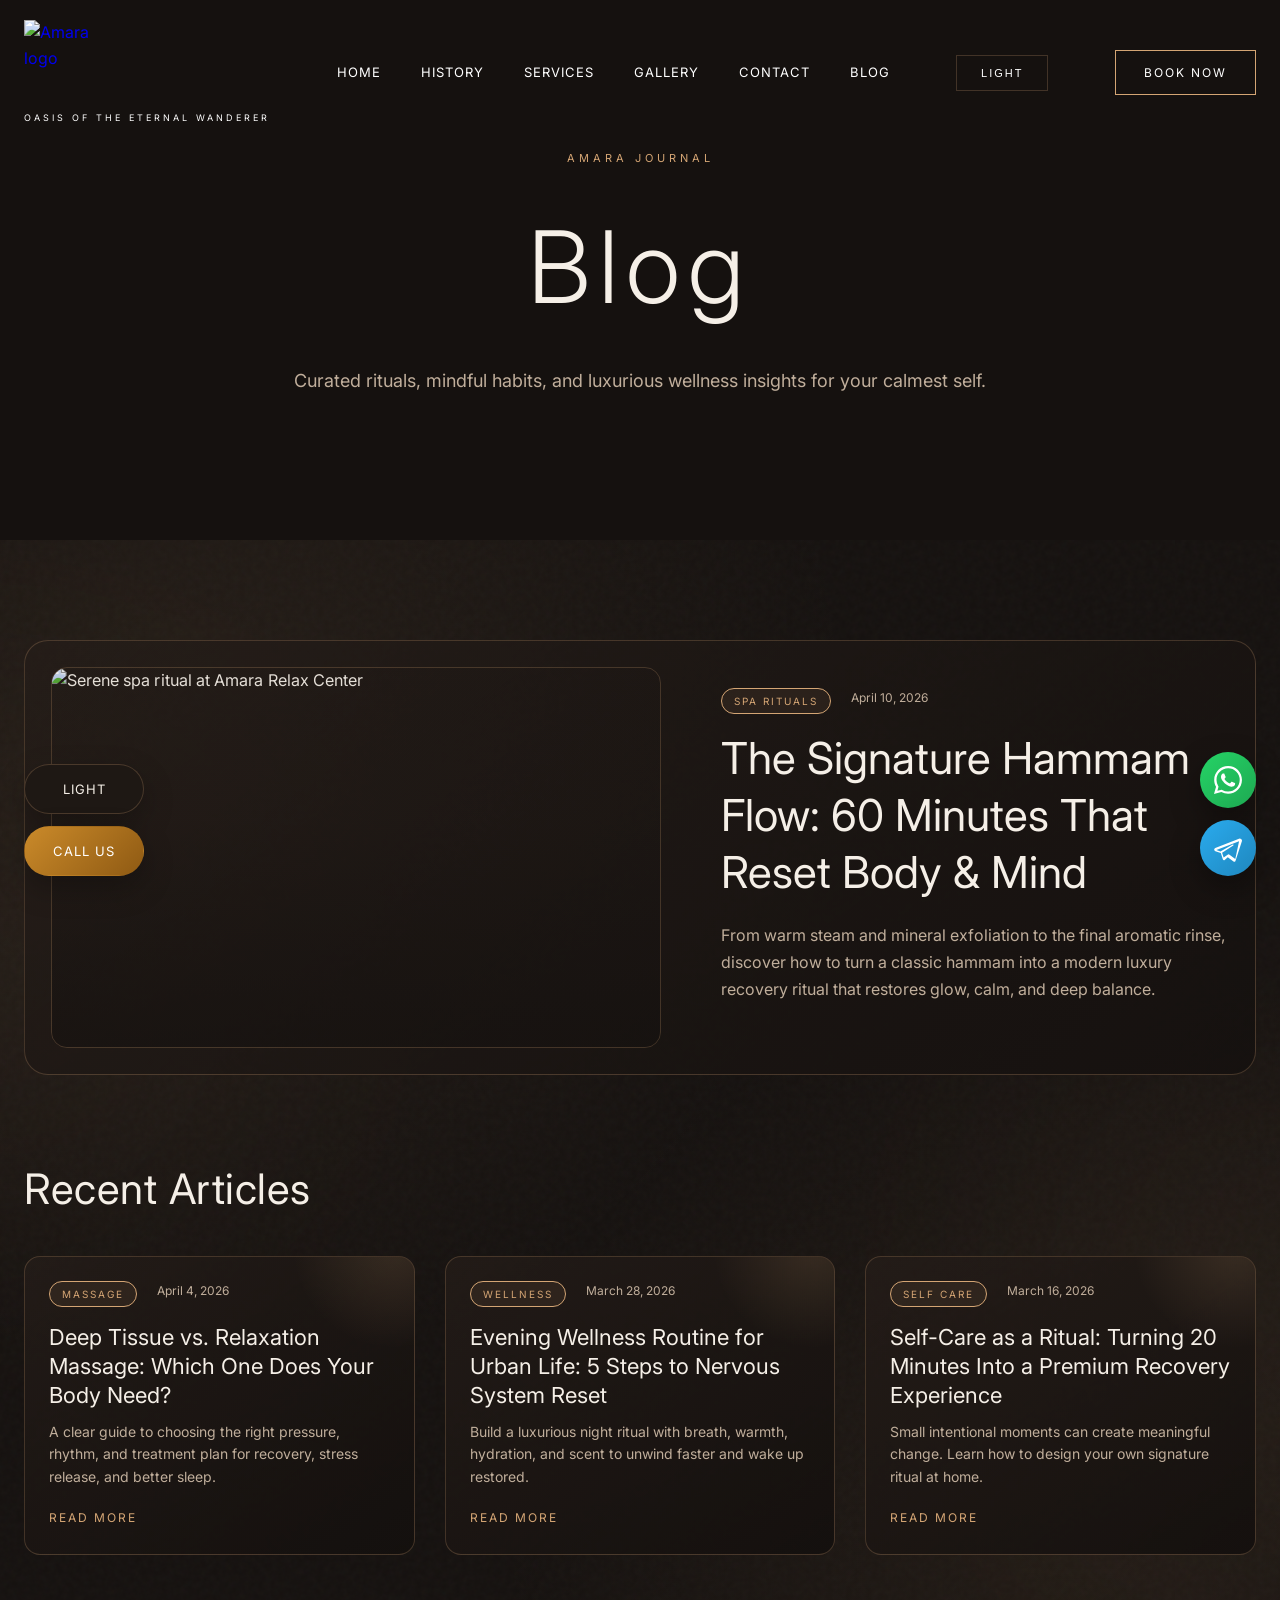
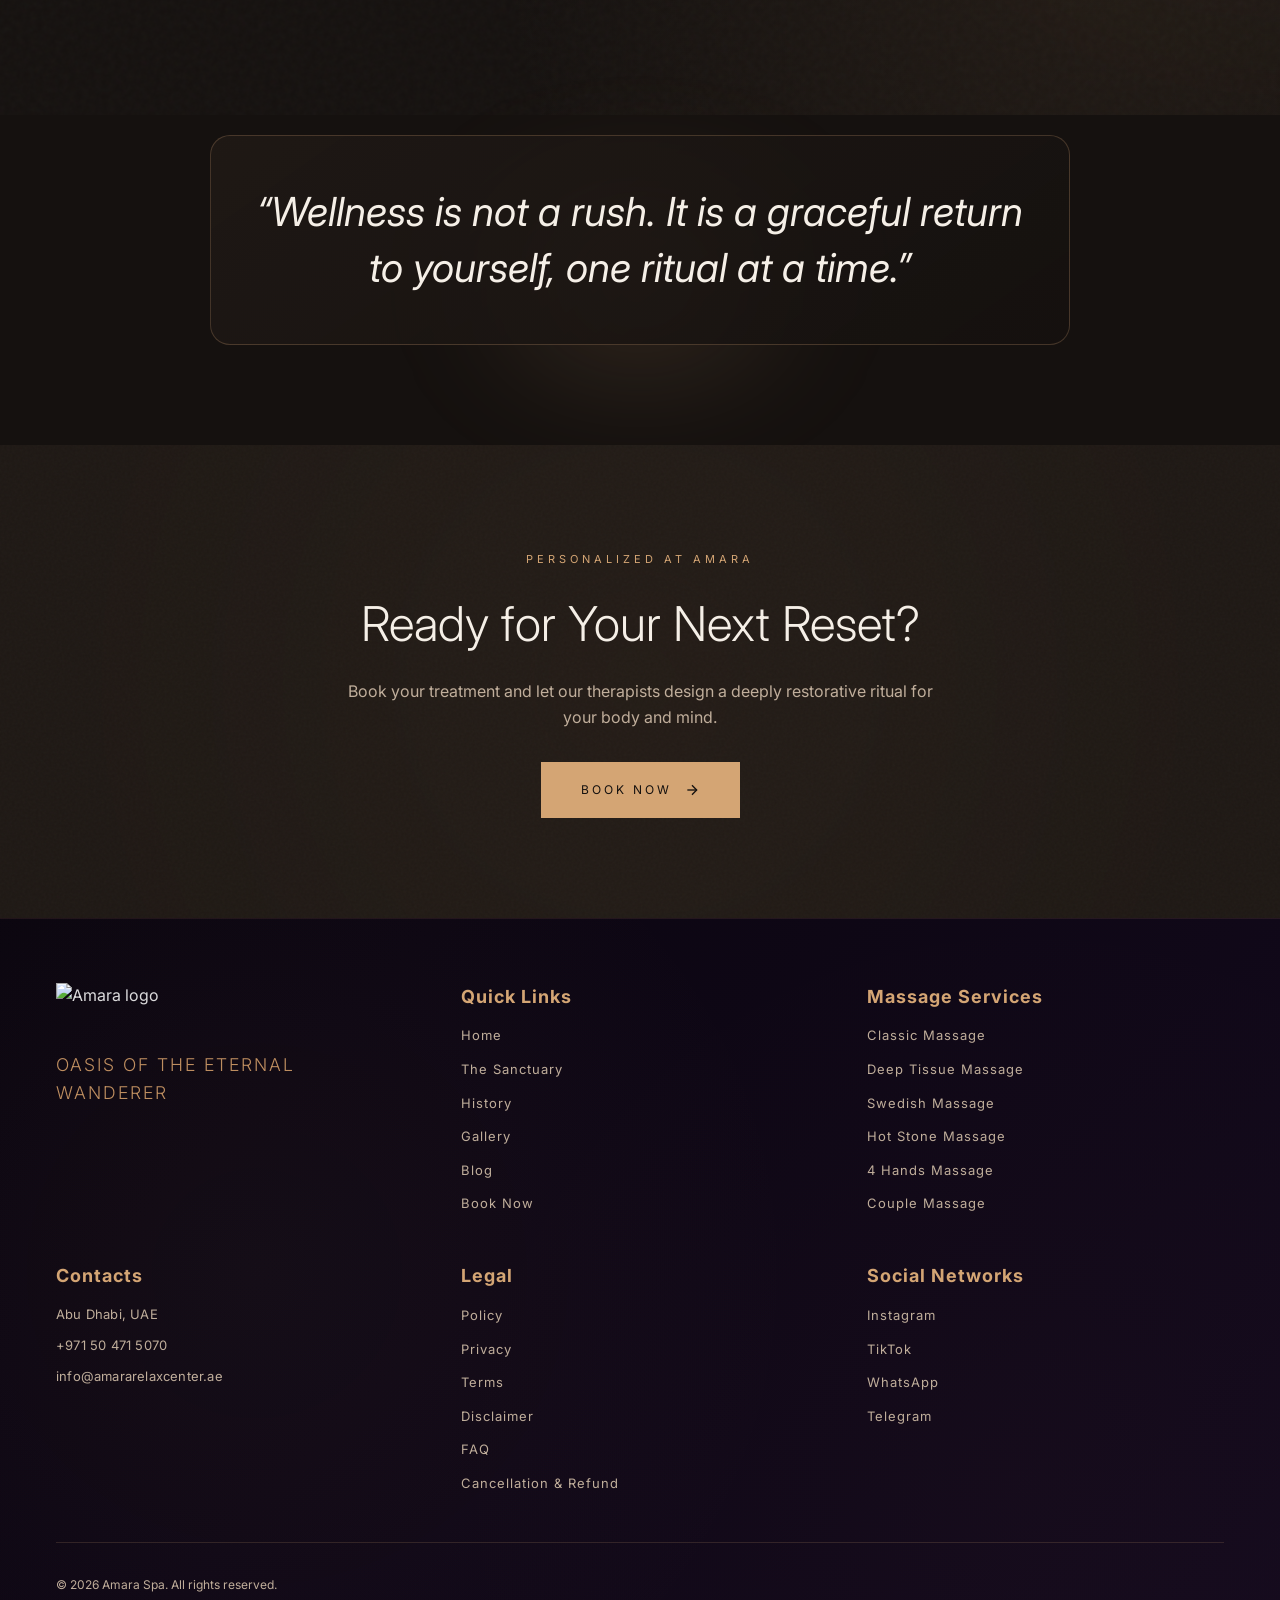
==== blog.html @ 272d2907 "Add files via upload" ====
<!DOCTYPE html>
<html lang="en">
<head>
  <meta charset="UTF-8">
  <meta name="viewport" content="width=device-width, initial-scale=1.0">
  <title>Blog - AMARA Relaxation Center</title>
  <meta name="description" content="Explore wellness insights, ancient healing wisdom, and spa tips from the Amara blog.">
  <meta property="og:title" content="Blog - AMARA Relaxation Center">
  <meta property="og:description" content="Explore wellness insights, ancient healing wisdom, and spa tips from the Amara blog.">
  <meta property="og:type" content="website">
  <meta property="og:image" content="img/opengraph.png">
  <meta property="og:image:alt" content="AMARA — Oasis of the Eternal Wanderer">
  <meta name="twitter:card" content="summary_large_image">
  <meta name="twitter:image" content="img/opengraph.png">
  <link rel="preconnect" href="https://fonts.googleapis.com">
  <link rel="preconnect" href="https://fonts.gstatic.com" crossorigin>
  <link href="https://fonts.googleapis.com/css2?family=Cormorant+Garamond:ital,wght@0,300;0,400;0,500;1,300;1,400&family=Inter:wght@300;400;500&display=swap" rel="stylesheet">
  <link rel="stylesheet" href="styles.css">
</head>
<body data-theme="dark">
  <!-- Header -->
  <header class="header" id="header">
    <nav class="nav">
      <a href="/" class="logo">
        <img src="img/logo.png" alt="Amara logo" class="logo-image">
        <span class="logo-subtitle">Oasis of the Eternal Wanderer</span>
      </a>

      <div class="nav-links">
        <a href="/" class="nav-link">Home</a>
        <a href="/#rituals" class="nav-link">History</a>
        <a href="/services" class="nav-link">Services</a>
        <a href="/gallery" class="nav-link">Gallery</a>
        <a href="/contact" class="nav-link">Contact</a>
        <a href="/blog" class="nav-link active">Blog</a>
      </div>

      <button class="theme-toggle-btn" id="themeToggleBtn" type="button" aria-label="Switch to light mode">
        Light
      </button>

      <a href="https://wa.me/971501234567" class="cta-button desktop-only" target="_blank" rel="noopener">Book Now</a>

      <button class="mobile-menu-btn" id="mobileMenuBtn" aria-label="Toggle menu">
        <svg class="menu-icon" width="24" height="24" viewBox="0 0 24 24" fill="none" stroke="currentColor" stroke-width="2">
          <line x1="3" y1="6" x2="21" y2="6"></line>
          <line x1="3" y1="12" x2="21" y2="12"></line>
          <line x1="3" y1="18" x2="21" y2="18"></line>
        </svg>
        <svg class="close-icon" width="24" height="24" viewBox="0 0 24 24" fill="none" stroke="currentColor" stroke-width="2">
          <line x1="18" y1="6" x2="6" y2="18"></line>
          <line x1="6" y1="6" x2="18" y2="18"></line>
        </svg>
      </button>
    </nav>

    <div class="mobile-nav-overlay" id="mobileNavOverlay"></div>
    <div class="mobile-nav" id="mobileNav">
      <div class="mobile-nav-logo">
        <img src="img/logo.png" alt="" class="mobile-nav-logo-image">
      </div>
      <a href="/" class="mobile-nav-link">Home</a>
      <a href="/services" class="mobile-nav-link">Services</a>
      <a href="/gallery" class="mobile-nav-link">Gallery</a>
      <a href="/contact" class="mobile-nav-link">Contact</a>
      <a href="/blog" class="mobile-nav-link">Blog</a>
      <button class="theme-toggle-btn mobile-theme-toggle" id="mobileThemeToggleBtn" type="button">
        Light
      </button>
    </div>
  </header>

  <main>
    <!-- Page Hero -->
    <section class="page-hero page-hero-compact blog-hero">
      <div class="page-hero-bg blog-hero-bg"></div>
      <div class="page-hero-overlay"></div>
      <div class="page-hero-particles">
        <div class="particle"></div>
        <div class="particle"></div>
        <div class="particle"></div>
        <div class="particle"></div>
        <div class="particle"></div>
      </div>
      <div class="page-hero-content">
        <span class="page-hero-tag">Amara Journal</span>
        <h1 class="page-hero-title">Blog</h1>
        <p class="page-hero-subtitle">Curated rituals, mindful habits, and luxurious wellness insights for your calmest self.</p>
      </div>
    </section>

    <!-- Blog Section -->
    <section class="blog-section">
      <div class="stone-texture"></div>
      <div class="blog-glow-left"></div>
      <div class="blog-glow-right"></div>

      <div class="container">
        <!-- Featured Post -->
        <article class="blog-featured" data-animate>
          <div class="blog-featured-image">
            <img src="img/int1.webp" alt="Serene spa ritual at Amara Relax Center" loading="lazy">
            <div class="blog-featured-overlay"></div>
          </div>
          <div class="blog-featured-content">
            <div class="blog-meta">
              <span class="blog-category">Spa Rituals</span>
              <span class="blog-date">April 10, 2026</span>
            </div>
            <h2 class="blog-featured-title">The Signature Hammam Flow: 60 Minutes That Reset Body & Mind</h2>
            <p class="blog-featured-excerpt">From warm steam and mineral exfoliation to the final aromatic rinse, discover how to turn a classic hammam into a modern luxury recovery ritual that restores glow, calm, and deep balance.</p>
          </div>
        </article>

        <section class="blog-recent" data-animate>
          <div class="blog-recent-head">
            <h2 class="blog-section-title">Recent Articles</h2>
          </div>
          <div class="blog-grid">
            <article class="blog-card">
              <div class="blog-card-content">
                <div class="blog-meta">
                  <span class="blog-category">Massage</span>
                  <span class="blog-date">April 4, 2026</span>
                </div>
                <h3 class="blog-card-title">Deep Tissue vs. Relaxation Massage: Which One Does Your Body Need?</h3>
                <p class="blog-card-excerpt">A clear guide to choosing the right pressure, rhythm, and treatment plan for recovery, stress release, and better sleep.</p>
                <a href="#" class="blog-read-more"><span>Read More</span></a>
              </div>
            </article>

            <article class="blog-card">
              <div class="blog-card-content">
                <div class="blog-meta">
                  <span class="blog-category">Wellness</span>
                  <span class="blog-date">March 28, 2026</span>
                </div>
                <h3 class="blog-card-title">Evening Wellness Routine for Urban Life: 5 Steps to Nervous System Reset</h3>
                <p class="blog-card-excerpt">Build a luxurious night ritual with breath, warmth, hydration, and scent to unwind faster and wake up restored.</p>
                <a href="#" class="blog-read-more"><span>Read More</span></a>
              </div>
            </article>

            <article class="blog-card">
              <div class="blog-card-content">
                <div class="blog-meta">
                  <span class="blog-category">Self Care</span>
                  <span class="blog-date">March 16, 2026</span>
                </div>
                <h3 class="blog-card-title">Self-Care as a Ritual: Turning 20 Minutes Into a Premium Recovery Experience</h3>
                <p class="blog-card-excerpt">Small intentional moments can create meaningful change. Learn how to design your own signature ritual at home.</p>
                <a href="#" class="blog-read-more"><span>Read More</span></a>
              </div>
            </article>
          </div>
        </section>
      </div>
    </section>

    <section class="blog-quote" data-animate>
      <div class="blog-quote-glow"></div>
      <div class="container">
        <blockquote class="blog-quote-text">
          “Wellness is not a rush. It is a graceful return to yourself, one ritual at a time.”
        </blockquote>
      </div>
    </section>

    <!-- CTA Section -->
    <section class="page-cta">
      <div class="stone-texture"></div>
      <div class="page-cta-glow"></div>
      <div class="container">
        <div class="page-cta-content" data-animate>
          <span class="section-tag">Personalized at Amara</span>
          <h2 class="page-cta-title">Ready for Your Next Reset?</h2>
          <p class="page-cta-text">Book your treatment and let our therapists design a deeply restorative ritual for your body and mind.</p>
          <a href="/contact" class="hero-btn-primary">
            <span>Book Now</span>
            <svg width="16" height="16" viewBox="0 0 24 24" fill="none" stroke="currentColor" stroke-width="2">
              <path d="M5 12h14"/><path d="m12 5 7 7-7 7"/>
            </svg>
          </a>
        </div>
      </div>
    </section>

  </main>

  <!-- Footer -->
  <footer class="footer">
    <div class="container">
      <div class="footer-content">
        <div class="footer-brand">
          <img src="img/logo.png" alt="Amara logo" class="footer-logo-image">
          <p class="footer-tagline">Oasis of the Eternal Wanderer</p>
        </div>

        <div class="footer-column">
          <h3 class="footer-column-title">Quick Links</h3>
          <div class="footer-links">
            <a href="/">Home</a>
            <a href="/#sanctuary">The Sanctuary</a>
            <a href="/#rituals">History</a>
            <a href="/gallery">Gallery</a>
            <a href="/blog">Blog</a>
            <a href="https://wa.me/971501234567" target="_blank" rel="noopener">Book Now</a>
          </div>
        </div>

        <div class="footer-column">
          <h3 class="footer-column-title">Massage Services</h3>
          <div class="footer-links">
            <a href="/services#classic-massage">Classic Massage</a>
            <a href="/services#deep-tissue-massage">Deep Tissue Massage</a>
            <a href="/services#swedish-massage">Swedish Massage</a>
            <a href="/services#hot-stone-massage">Hot Stone Massage</a>
            <a href="/services#four-hands-massage">4 Hands Massage</a>
            <a href="/services#couple-massage">Couple Massage</a>
          </div>
        </div>

        <div class="footer-column">
          <h3 class="footer-column-title">Contacts</h3>
          <div class="footer-links footer-contacts">
            <a href="https://www.google.com/maps/place/Amara+relax+center/@24.4932805,54.3672812,17z/data=!3m1!4b1!4m6!3m5!1s0x3e5e6782f16075eb:0xba63e82e7948f1d3!8m2!3d24.4932805!4d54.3698561!16s%2Fg%2F11nb5mz_rx?hl=en" target="_blank" rel="noopener noreferrer">Abu Dhabi, UAE</a>
            <a href="tel:+971504715070">+971 50 471 5070</a>
            <a href="mailto:info@amararelaxcenter.ae">info@amararelaxcenter.ae</a>
          </div>
        </div>

        <div class="footer-column">
          <h3 class="footer-column-title">Legal</h3>
          <div class="footer-links footer-legal-links">
            <a href="/policy">Policy</a>
            <a href="/privacy">Privacy</a>
            <a href="/terms">Terms</a>
            <a href="/disclaimer">Disclaimer</a>
            <a href="/faq">FAQ</a>
            <a href="/cancellation-refund">Cancellation &amp; Refund</a>
          </div>
        </div>

        <div class="footer-column">
          <h3 class="footer-column-title">Social Networks</h3>
          <div class="footer-links">
            <a href="https://www.instagram.com/amara.relaxcenter/" target="_blank" rel="noopener">Instagram</a>
            <a href="https://www.tiktok.com/@amara.relax.center" target="_blank" rel="noopener">TikTok</a>
            <a href="https://wa.me/971504715070" target="_blank" rel="noopener noreferrer">WhatsApp</a>
            <a href="https://t.me/+971504715070" target="_blank" rel="noopener noreferrer">Telegram</a>
          </div>
        </div>
      </div>
      <div class="footer-bottom">
        <p>&copy; 2026 Amara Spa. All rights reserved.</p>
      </div>
    </div>
  </footer>

  <script src="script.js"></script>
</body>
</html>
---- styles.css ----
@import url('https://fonts.googleapis.com/css2?family=Great+Vibes&display=swap');

/* ========================================
   SPA - Global Styles
   ======================================== */

:root {
  --color-primary: #d4a574;
  --color-primary-light: #e8c9a8;
  --color-primary-dark: #b8915e;
  --color-bg: #15110f;
  --color-bg-light: #1e1814;
  --color-bg-card: #2a211c;
  --color-text: #f5efe7;
  --color-text-muted: #c0ae9b;
  --color-border: rgba(212, 165, 116, 0.24);
  --font-serif: 'Inter', -apple-system, BlinkMacSystemFont, sans-serif;
  --font-sans: 'Inter', -apple-system, BlinkMacSystemFont, sans-serif;
  --font-wordmark: 'Great Vibes', 'Peristiwa', 'Cormorant Garamond', serif;
}

@font-face {
  font-family: 'Peristiwa';
  src: url('fonts/Peristiwa.otf') format('opentype');
  font-weight: 400;
  font-style: normal;
  font-display: swap;
}

* {
  margin: 0;
  padding: 0;
  box-sizing: border-box;
}

html {
  scroll-behavior: smooth;
}

body {
  font-family: var(--font-sans);
  background: var(--color-bg);
  color: var(--color-text);
  line-height: 1.6;
  overflow-x: hidden;
}

.container {
  max-width: 1400px;
  margin: 0 auto;
  padding: 0 24px;
}

/* ---------------------------------------------------------------------------
   Additional Page, Contact, and Footer styles merged
   The following blocks were originally defined in separate files: pages.css,
   contact.css, and footer.css. They have been concatenated here to reduce
   the number of CSS assets loaded on the site. Keeping the ordering ensures
   that global variables and base rules defined above remain in effect, while
   page‑specific styles can override them as needed.
   --------------------------------------------------------------------------- */


body[data-theme='light'] {
  /* High-contrast light mode: fully white base backgrounds across sections */
  --color-bg: #ffffff;
  --color-bg-light: #ffffff;
  --color-bg-card: #ffffff;
  --color-primary: #b18458;
  --color-primary-light: #c89f77;
  --color-primary-dark: #7a5a40;
  --color-text: #2f2620;
  --color-text-muted: #5f5248;
  --color-border: rgba(99, 81, 71, 0.25);
}

body[data-theme='light'] .feature-detail,
body[data-theme='light'] .quote-attribution,
body[data-theme='light'] .healer-name,
body[data-theme='light'] .massage-book-btn {
  color: var(--color-primary-dark);
}

body[data-theme='light'] .header.scrolled {
  background: rgba(255, 251, 245, 0.96);
  border-bottom-color: rgba(113, 93, 75, 0.22);
  box-shadow: 0 10px 24px rgba(44, 30, 18, 0.08);
}

body[data-theme='light'] .header .logo-subtitle,
body[data-theme='light'] .header .nav-link,
body[data-theme='light'] .header .theme-toggle-btn,
body[data-theme='light'] .header .cta-button,
body[data-theme='light'] .header .mobile-menu-btn {
  color: var(--color-primary);
}

body[data-theme='light'] .header .theme-toggle-btn,
body[data-theme='light'] .header .cta-button {
  border-color: rgba(113, 93, 75, 0.35);
}

body[data-theme='light'] .hero-dior .label-text,
body[data-theme='light'] .hero-dior .hero-title-dior .title-subtitle,
body[data-theme='light'] .hero-dior .hero-tagline,
body[data-theme='light'] .hero-dior .hero-description-dior p,
body[data-theme='light'] .hero-dior .hero-btn-secondary,
body[data-theme='light'] .hero-dior .hero-nav-arrow,
body[data-theme='light'] .hero-dior .hero-side-text,
body[data-theme='light'] .hero-dior .scroll-text {
  color: #ffffff;
}

/* ========================================
   HEADER
   ======================================== */

.header {
  position: fixed;
  top: 0;
  left: 0;
  right: 0;
  z-index: 5000;
  padding: 20px 0;
  transition: all 0.4s ease;
  background: transparent;
}

.header.scrolled {
  background: rgba(21, 17, 15, 0.95);
  backdrop-filter: blur(20px);
  padding: 16px 0;
  border-bottom: 1px solid var(--color-border);
}

.nav {
  max-width: 1400px;
  margin: 0 auto;
  padding: 0 24px;
  display: flex;
  align-items: center;
  justify-content: space-between;
}

.logo {
  text-decoration: none;
  display: flex;
  flex-direction: column;
  align-items: flex-start;
}

.logo-text {
  font-family: var(--font-serif);
  font-size: 28px;
  font-weight: 400;
  letter-spacing: 8px;
  color: var(--color-primary);
}

.logo-wordmark {
  font-family: var(--font-wordmark);
  font-size: 82px;
  font-weight: 400;
  line-height: 0.78;
  color: #ffffff;
  letter-spacing: 0;
  text-shadow: 0 1px 1px rgba(0, 0, 0, 0.22);
}

.footer-logo-wordmark {
  display: block;
  margin-bottom: 14px;
  font-size: 84px;
}

/*
 * Display the logo as an image.
 * The header and footer both use the same wordmark image. Define a consistent
 * height for the logo image and allow the width to scale automatically to
 * preserve the aspect ratio. These classes are applied to the <img>
 * elements introduced in index.html.
 */
.logo-image {
  display: block;
  width: 95px;
  height: 95px;
  object-fit: contain;
}

.theme-logo {
  display: block;
}

.theme-logo.theme-logo-light {
  display: none;
}

body[data-theme='light'] .theme-logo.theme-logo-dark {
  display: none;
}

body[data-theme='light'] .theme-logo.theme-logo-light {
  display: block;
}

.footer-logo-image {
  display: block;
  width: 109px;
  height: 109px;
  object-fit: contain;
  margin-bottom: 14px;
}

.logo-subtitle {
  font-size: 9px;
  letter-spacing: 3px;
  text-transform: uppercase;
  color: #ffffff;
  margin-top: -4px;
}

.logo-underline {
  width: 60px;
  height: 1px;
  background: linear-gradient(90deg, var(--color-primary), transparent);
  margin-top: 8px;
}

.nav-links {
  display: flex;
  gap: 40px;
}

.nav-link {
  color: #ffffff;
  text-decoration: none;
  font-size: 13px;
  letter-spacing: 1px;
  text-transform: uppercase;
  transition: color 0.3s ease;
  position: relative;
}

.nav-link::after {
  content: '';
  position: absolute;
  bottom: -4px;
  left: 0;
  width: 0;
  height: 1px;
  background: var(--color-primary);
  transition: width 0.3s ease;
}

.nav-link:hover {
  color: var(--color-primary);
}

.nav-link:hover::after {
  width: 100%;
}

.cta-button {
  display: inline-flex;
  align-items: center;
  padding: 12px 28px;
  background: transparent;
  border: 1px solid var(--color-primary);
  color: #ffffff;
  text-decoration: none;
  font-size: 12px;
  letter-spacing: 2px;
  text-transform: uppercase;
  transition: all 0.3s ease;
}

.cta-button:hover {
  background: var(--color-primary);
  color: var(--color-bg);
}

.mobile-menu-btn {
  display: none;
  position: relative;
  z-index: 5200;
  background: none;
  border: none;
  color: #ffffff;
  cursor: pointer;
  padding: 8px;
  width: 40px;
  height: 40px;
  align-items: center;
  justify-content: center;
}

.mobile-menu-btn .menu-icon,
.mobile-menu-btn .close-icon {
  position: absolute;
  top: 50%;
  left: 50%;
  transform: translate(-50%, -50%);
  transition: opacity 0.35s ease, transform 0.35s ease;
}

.mobile-menu-btn .close-icon {
  opacity: 0;
  transform: translate(-50%, -50%) scale(0.75) rotate(-22deg);
}

.mobile-menu-btn .menu-icon line,
.mobile-menu-btn .close-icon line {
  transition: transform 0.35s ease, opacity 0.35s ease;
  transform-origin: center;
}

.mobile-menu-btn .menu-icon line:nth-child(1) {
  transition-delay: 0ms;
}

.mobile-menu-btn .menu-icon line:nth-child(2) {
  transition-delay: 45ms;
}

.mobile-menu-btn .menu-icon line:nth-child(3) {
  transition-delay: 90ms;
}

.mobile-menu-btn.active .menu-icon {
  opacity: 0;
  transform: translate(-50%, -50%) scale(0.8) rotate(14deg);
}

.mobile-menu-btn.active .close-icon {
  opacity: 1;
  transform: translate(-50%, -50%) scale(1) rotate(0deg);
}

.mobile-menu-btn.active .menu-icon line:nth-child(1) {
  transform: translateX(6px);
  opacity: 0;
}

.mobile-menu-btn.active .menu-icon line:nth-child(2) {
  transform: translateX(-6px);
  opacity: 0;
}

.mobile-menu-btn.active .menu-icon line:nth-child(3) {
  transform: translateX(6px);
  opacity: 0;
}

.mobile-menu-btn .close-icon line {
  opacity: 0;
}

.mobile-menu-btn.active .close-icon line {
  opacity: 1;
}

.mobile-menu-btn.active .close-icon line:first-child {
  transition-delay: 130ms;
}

.mobile-menu-btn.active .close-icon line:last-child {
  transition-delay: 180ms;
}

.mobile-nav-overlay {
  display: none;
  position: fixed;
  inset: 0;
  z-index: 5050;
  background: rgba(6, 6, 6, 0.48);
  opacity: 0;
  transition: opacity 0.45s ease;
  backdrop-filter: blur(2px);
}

.mobile-nav-overlay.active {
  display: block;
  opacity: 1;
}

.mobile-nav {
  display: none;
  position: fixed;
  top: 84px;
  right: 16px;
  width: min(360px, calc(100vw - 32px));
  max-height: calc(100vh - 100px);
  z-index: 5100;
  background: rgba(30, 24, 20, 0.98);
  border: 1px solid rgba(212, 165, 116, 0.25);
  border-radius: 18px;
  box-shadow: 0 24px 55px rgba(0, 0, 0, 0.45);
  backdrop-filter: blur(16px);
  padding: 22px 252px 20px 20px;
  overflow-y: auto;
  flex-direction: column;
  gap: 18px;
  opacity: 0;
  transform: translateY(10px);
  transition: opacity 0.4s ease, transform 0.45s ease;
}

.mobile-nav-logo {
  position: absolute;
  top: 50%;
  right: 18px;
  transform: translateY(-50%);
  width: 216px;
  pointer-events: none;
  opacity: 0.75;
  filter: drop-shadow(0 8px 20px rgba(0, 0, 0, 0.35));
}

.mobile-nav-logo::after {
  content: '';
  position: absolute;
  inset: -18px;
  background: radial-gradient(circle, rgba(212, 165, 116, 0.18), transparent 72%);
  z-index: -1;
}

.mobile-nav-logo-image {
  width: 100%;
  height: auto;
  display: block;
}

.mobile-nav-wordmark {
  display: block;
  width: 100%;
  text-align: right;
  font-size: 116px;
}

.mobile-nav.active {
  display: flex;
  opacity: 1;
  transform: translateY(0);
}

body.menu-open {
  overflow: hidden;
}

body.menu-open .floating-messengers,
body.menu-open .floating-actions {
  opacity: 0;
  pointer-events: none;
}

.mobile-nav-link {
  color: var(--color-text);
  text-decoration: none;
  font-family: var(--font-serif);
  font-size: clamp(22px, 5vw, 28px);
  opacity: 0;
  transform: translateY(14px);
  transition: color 0.3s ease, opacity 0.4s ease, transform 0.45s ease;
}

.mobile-nav-link:hover {
  color: var(--color-primary);
}

.mobile-nav.active .mobile-nav-link {
  opacity: 1;
  transform: translateY(0);
}

.mobile-nav.active .mobile-nav-link:nth-child(1) {
  transition-delay: 70ms;
}

.mobile-nav.active .mobile-nav-link:nth-child(2) {
  transition-delay: 130ms;
}

.mobile-nav.active .mobile-nav-link:nth-child(3) {
  transition-delay: 190ms;
}

.mobile-nav.active .mobile-nav-link:nth-child(4) {
  transition-delay: 250ms;
}

.mobile-nav.active .mobile-nav-link:nth-child(5) {
  transition-delay: 310ms;
}

.mobile-nav.active .mobile-nav-link:nth-child(6) {
  transition-delay: 370ms;
}

body[data-theme='light'] .mobile-nav-overlay {
  background: rgba(87, 63, 38, 0.2);
}

body[data-theme='light'] .mobile-nav {
  background: rgba(255, 251, 245, 0.98);
  border-color: rgba(113, 93, 75, 0.24);
  box-shadow: 0 20px 48px rgba(44, 30, 18, 0.2);
}

body[data-theme='light'] .mobile-nav-logo {
  opacity: 0.88;
  filter: drop-shadow(0 10px 18px rgba(119, 86, 56, 0.25));
}

body[data-theme='light'] .mobile-nav-logo::after {
  background: radial-gradient(circle, rgba(170, 130, 94, 0.16), transparent 72%);
}

body[data-theme='light'] .mobile-nav-link {
  color: #2c1e12;
}

body[data-theme='light'] .mobile-nav-link:hover {
  color: var(--color-primary-dark);
}

body[data-theme='light'] .mobile-nav .mobile-theme-toggle {
  color: #2c1e12;
  border-color: rgba(113, 93, 75, 0.35);
}


.theme-toggle-btn {
  display: inline-flex;
  align-items: center;
  justify-content: center;
  min-width: 92px;
  padding: 11px 16px;
  border: 1px solid var(--color-border);
  background: transparent;
  color: #ffffff;
  font-size: 11px;
  letter-spacing: 2px;
  text-transform: uppercase;
  cursor: pointer;
  transition: all 0.3s ease;
}

.theme-toggle-btn:hover {
  border-color: var(--color-primary);
  color: var(--color-primary);
}

.mobile-theme-toggle {
  width: 100%;
  margin-top: 4px;
}

.desktop-only {
  display: inline-flex;
}

/* ========================================
   GRAND OPENING OFFERS
   ======================================== */

.grand-opening-offers {
  position: relative;
  padding: 78px 0 84px;
  background:
    radial-gradient(circle at 50% 0%, rgba(212, 165, 116, 0.26), transparent 48%),
    radial-gradient(circle at 15% 22%, rgba(212, 165, 116, 0.2), transparent 46%),
    radial-gradient(circle at 80% 20%, rgba(232, 201, 168, 0.17), transparent 42%),
    linear-gradient(180deg, #19130f 0%, #120d0b 100%);
  overflow: hidden;
  border-top: 1px solid rgba(212, 165, 116, 0.2);
  border-bottom: 1px solid rgba(212, 165, 116, 0.2);
}

.grand-opening-glow {
  position: absolute;
  width: 480px;
  height: 480px;
  border-radius: 50%;
  filter: blur(80px);
  pointer-events: none;
}

.grand-opening-glow-left {
  top: -220px;
  left: -160px;
  background: rgba(212, 165, 116, 0.2);
}

.grand-opening-glow-right {
  right: -170px;
  bottom: -260px;
  background: rgba(184, 145, 94, 0.15);
}

.grand-opening-card {
  position: relative;
  z-index: 1;
  max-width: 980px;
  margin: 0 auto;
  padding: clamp(30px, 5vw, 52px);
  border: 1px solid rgba(212, 165, 116, 0.48);
  background: linear-gradient(135deg, rgba(26, 20, 16, 0.92), rgba(15, 12, 10, 0.92));
  box-shadow: 0 28px 80px rgba(0, 0, 0, 0.5), inset 0 0 70px rgba(212, 165, 116, 0.1);
}

.grand-opening-card::before {
  content: '';
  position: absolute;
  inset: 14px;
  border: 1px solid rgba(212, 165, 116, 0.2);
  pointer-events: none;
}

.grand-opening-kicker {
  font-size: 11px;
  letter-spacing: 0.32em;
  text-transform: uppercase;
  color: var(--color-primary-light);
  text-align: center;
  margin-bottom: 14px;
}

.grand-opening-title {
  font-family: 'Cormorant Garamond', serif;
  font-size: clamp(36px, 6vw, 62px);
  text-align: center;
  text-transform: uppercase;
  letter-spacing: 0.08em;
  color: #fffaf4;
  margin-bottom: 10px;
}

.grand-opening-subtitle {
  text-align: center;
  color: var(--color-text-muted);
  letter-spacing: 0.08em;
  text-transform: uppercase;
  font-size: clamp(10px, 1.5vw, 13px);
  margin-bottom: clamp(20px, 4vw, 36px);
}

.grand-opening-spotlight {
  display: inline-flex;
  align-items: center;
  justify-content: center;
  gap: 10px;
  margin: 0 auto clamp(24px, 4vw, 32px);
  padding: 10px 20px;
  border-radius: 999px;
  border: 1px solid rgba(232, 201, 168, 0.58);
  background: rgba(212, 165, 116, 0.1);
  color: #fff3e3;
}

.spotlight-ping {
  width: 10px;
  height: 10px;
  border-radius: 50%;
  background: #ffdfb4;
  box-shadow: 0 0 0 0 rgba(255, 223, 180, 0.5);
  animation: grandOpeningPulse 1.9s ease-out infinite;
}

.spotlight-label {
  text-transform: uppercase;
  letter-spacing: 0.14em;
  font-size: 11px;
}

.grand-offers-grid {
  display: grid;
  grid-template-columns: repeat(3, minmax(0, 1fr));
  gap: 18px;
}

.grand-offer-item {
  position: relative;
  text-align: center;
  padding: 30px 16px 24px;
  border: 1px solid rgba(212, 165, 116, 0.28);
  background: linear-gradient(160deg, rgba(255, 255, 255, 0.04), rgba(212, 165, 116, 0.03));
  transition: transform 0.35s ease, border-color 0.35s ease, box-shadow 0.35s ease, background 0.35s ease;
}

.grand-offer-badge {
  position: absolute;
  top: -12px;
  left: 50%;
  transform: translateX(-50%);
  background: linear-gradient(90deg, #f6d7ac, #d3a469);
  color: #2b1a10;
  border-radius: 999px;
  padding: 5px 12px;
  font-size: 10px;
  letter-spacing: 0.12em;
  text-transform: uppercase;
  font-weight: 600;
}

.grand-offer-featured {
  border-color: rgba(232, 201, 168, 0.75);
  background:
    radial-gradient(circle at 50% 10%, rgba(232, 201, 168, 0.18), transparent 56%),
    linear-gradient(160deg, rgba(255, 255, 255, 0.08), rgba(212, 165, 116, 0.06));
  box-shadow: 0 18px 40px rgba(212, 165, 116, 0.2);
}

.grand-offer-item:hover {
  transform: translateY(-7px) scale(1.02);
  border-color: rgba(232, 201, 168, 0.75);
  box-shadow: 0 18px 40px rgba(212, 165, 116, 0.24);
  background: linear-gradient(160deg, rgba(255, 255, 255, 0.1), rgba(212, 165, 116, 0.09));
}

.grand-offer-name {
  color: #ffffff;
  font-size: clamp(16px, 2vw, 21px);
  font-weight: 400;
  line-height: 1.35;
  margin-bottom: 12px;
}

.grand-offer-price {
  font-size: clamp(24px, 3.6vw, 36px);
  font-weight: 500;
  color: var(--color-primary-light);
  letter-spacing: 0.05em;
}

body[data-theme='light'] .grand-opening-offers {
  background:
    radial-gradient(circle at 14% 18%, rgba(177, 132, 88, 0.18), transparent 44%),
    radial-gradient(circle at 88% 35%, rgba(200, 159, 119, 0.14), transparent 42%),
    linear-gradient(180deg, #fcf7f1 0%, #fffdf9 100%);
}

body[data-theme='light'] .grand-opening-card {
  background: linear-gradient(135deg, rgba(255, 251, 246, 0.94), rgba(255, 255, 255, 0.95));
  border-color: rgba(122, 90, 64, 0.36);
  box-shadow: 0 24px 55px rgba(69, 48, 32, 0.15);
}

body[data-theme='light'] .grand-opening-title,
body[data-theme='light'] .grand-offer-name {
  color: #2f2620;
}

body[data-theme='light'] .grand-offer-item {
  background: linear-gradient(160deg, rgba(177, 132, 88, 0.08), rgba(255, 255, 255, 0.8));
  border-color: rgba(122, 90, 64, 0.28);
}

body[data-theme='light'] .grand-opening-spotlight {
  color: #4a3728;
  background: rgba(177, 132, 88, 0.14);
  border-color: rgba(122, 90, 64, 0.38);
}

body[data-theme='light'] .grand-offer-badge {
  color: #fffaf2;
  background: linear-gradient(90deg, #7f5938, #b37d4c);
}

/* ========================================
   HERO SECTION - DIOR INSPIRED
   ======================================== */

.hero-dior {
  --color-bg: #15110f;
  --color-bg-light: #1e1814;
  --color-bg-card: #2a211c;
  --color-text: #f5efe7;
  --color-text-muted: #c0ae9b;
  --color-border: rgba(212, 165, 116, 0.24);
  position: relative;
  min-height: 100vh;
  display: flex;
  align-items: center;
  justify-content: center;
  overflow: hidden;
}

/* Background Slider */
.hero-slider {
  position: absolute;
  inset: 0;
  z-index: 0;
}

.hero-slide {
  position: absolute;
  inset: 0;
  background-size: cover;
  background-position: center;
  opacity: 0;
  transform: scale(1.1);
  transition: opacity 1.5s ease, transform 8s ease;
}

.hero-slide.active {
  opacity: 1;
  transform: scale(1);
}

.slide-overlay {
  position: absolute;
  inset: 0;
  background: linear-gradient(
    to bottom,
    rgba(21, 17, 15, 0.56) 0%,
    rgba(21, 17, 15, 0.34) 40%,
    rgba(21, 17, 15, 0.48) 60%,
    rgba(21, 17, 15, 0.84) 100%
  );
}

/* Animated Particles */
.hero-particles {
  position: absolute;
  inset: 0;
  z-index: 1;
  pointer-events: none;
}

.hero-particles .particle {
  position: absolute;
  width: 4px;
  height: 4px;
  background: var(--color-primary);
  border-radius: 50%;
  opacity: 0;
  animation: floatParticle 15s infinite;
}

.hero-particles .particle:nth-child(1) {
  left: 10%;
  animation-delay: 0s;
}

.hero-particles .particle:nth-child(2) {
  left: 30%;
  animation-delay: 3s;
}

.hero-particles .particle:nth-child(3) {
  left: 50%;
  animation-delay: 6s;
}

.hero-particles .particle:nth-child(4) {
  left: 70%;
  animation-delay: 9s;
}

.hero-particles .particle:nth-child(5) {
  left: 90%;
  animation-delay: 12s;
}

.hero-particles .particle:nth-child(6) {
  left: 18%;
  width: 3px;
  height: 3px;
  animation-delay: 1.5s;
  animation-duration: 12s;
}

.hero-particles .particle:nth-child(7) {
  left: 42%;
  width: 5px;
  height: 5px;
  animation-delay: 4.5s;
  animation-duration: 18s;
}

.hero-particles .particle:nth-child(8) {
  left: 62%;
  animation-delay: 7.5s;
  animation-duration: 14s;
}

.hero-particles .particle:nth-child(9) {
  left: 82%;
  width: 6px;
  height: 6px;
  animation-delay: 10.5s;
  animation-duration: 20s;
}

.hero-particles .particle:nth-child(10) {
  left: 5%;
  animation-delay: 2s;
  animation-duration: 16s;
}

.hero-particles .particle:nth-child(11) {
  left: 55%;
  width: 2px;
  height: 2px;
  animation-delay: 5.5s;
  animation-duration: 11s;
}

.hero-particles .particle:nth-child(12) {
  left: 95%;
  animation-delay: 8.5s;
  animation-duration: 17s;
}

@keyframes floatParticle {
  0% {
    bottom: -10%;
    opacity: 0;
    transform: translateX(0);
  }
  10% {
    opacity: 0.6;
  }
  90% {
    opacity: 0.6;
  }
  100% {
    bottom: 110%;
    opacity: 0;
    transform: translateX(50px);
  }
}

/* Hero Content */
.hero-content-dior {
  position: relative;
  z-index: 10;
  text-align: center;
  padding: 0 24px;
  max-width: 900px;
}

.hero-label {
  display: flex;
  align-items: center;
  justify-content: center;
  gap: 20px;
  margin-bottom: 32px;
  opacity: 0;
  animation: fadeInUp 1s ease 0.3s forwards;
}

.label-line {
  width: 60px;
  height: 1px;
  background: var(--color-primary);
  opacity: 0.5;
}

.label-text {
  font-size: 11px;
  letter-spacing: 4px;
  text-transform: uppercase;
  color: #ffffff;
}

.hero-title-dior {
  margin-bottom: 16px;
  opacity: 0;
  animation: fadeInUp 1s ease 0.5s forwards;
}

.hero-main-logo {
  width: clamp(360px, 55vw, 620px);
  height: auto;
  margin: 0 auto 18px;
  display: block;
  opacity: 0;
  animation: fadeInUp 1s ease 0.35s forwards;
  filter: drop-shadow(0 0 25px rgba(212, 165, 116, 0.35));
}

@media (max-width: 980px) {
  .grand-offers-grid {
    grid-template-columns: 1fr;
  }

  .grand-opening-offers {
    padding-top: 64px;
    padding-bottom: 60px;
  }
}

@keyframes grandOpeningPulse {
  0% {
    box-shadow: 0 0 0 0 rgba(255, 223, 180, 0.5);
  }
  70% {
    box-shadow: 0 0 0 12px rgba(255, 223, 180, 0);
  }
  100% {
    box-shadow: 0 0 0 0 rgba(255, 223, 180, 0);
  }
}

.hero-title-dior .title-subtitle {
  display: block;
  margin-top: 0;
  font-family: var(--font-sans);
  font-size: clamp(9px, 2.33vw, 21px);
  font-weight: 300;
  letter-spacing: 0.24em;
  text-transform: uppercase;
  color: #ffffff;
  text-shadow: 0 0 80px rgba(212, 165, 116, 0.3);
}

.hero-tagline {
  font-family: var(--font-serif);
  font-size: clamp(18px, 3vw, 28px);
  font-style: italic;
  color: #ffffff;
  letter-spacing: 6px;
  margin-bottom: 32px;
  opacity: 0;
  animation: fadeInUp 1s ease 0.7s forwards;
}

.hero-description-dior {
  margin-bottom: 48px;
  opacity: 0;
  animation: fadeInUp 1s ease 0.9s forwards;
}

.hero-description-dior p {
  font-size: 16px;
  color: #ffffff;
  line-height: 1.8;
  letter-spacing: 1px;
}

.hero-cta-group {
  display: flex;
  flex-wrap: wrap;
  gap: 20px;
  justify-content: center;
  opacity: 0;
  animation: fadeInUp 1s ease 1.1s forwards;
}

.hero-btn-primary {
  display: inline-flex;
  align-items: center;
  gap: 12px;
  padding: 18px 40px;
  background: var(--color-primary);
  color: var(--color-bg);
  text-decoration: none;
  font-size: 12px;
  letter-spacing: 3px;
  text-transform: uppercase;
  transition: all 0.4s ease;
  position: relative;
  overflow: hidden;
}

.hero-btn-primary::before {
  content: '';
  position: absolute;
  inset: 0;
  background: var(--color-primary-dark);
  transform: translateX(-100%);
  transition: transform 0.4s ease;
}

.hero-btn-primary:hover::before {
  transform: translateX(0);
}

.hero-btn-primary span,
.hero-btn-primary svg {
  position: relative;
  z-index: 1;
}

.hero-btn-primary:hover {
  transform: translateY(-2px);
  box-shadow: 0 10px 40px rgba(212, 165, 116, 0.3);
}

.hero-btn-secondary {
  display: inline-flex;
  align-items: center;
  padding: 18px 40px;
  background: transparent;
  border: 1px solid rgba(255, 255, 255, 0.3);
  color: #ffffff;
  text-decoration: none;
  font-size: 12px;
  letter-spacing: 3px;
  text-transform: uppercase;
  transition: all 0.4s ease;
}

.hero-btn-secondary:hover {
  border-color: var(--color-primary);
  color: var(--color-primary);
  background: rgba(212, 165, 116, 0.1);
}

/* Slide Indicators */
.hero-indicators {
  position: absolute;
  bottom: 100px;
  left: 50%;
  transform: translateX(-50%);
  z-index: 20;
  display: flex;
  gap: 12px;
}

.indicator {
  width: 40px;
  height: 3px;
  background: rgba(255, 255, 255, 0.3);
  border: none;
  cursor: pointer;
  transition: all 0.4s ease;
  position: relative;
  overflow: hidden;
}

.indicator::after {
  content: '';
  position: absolute;
  left: 0;
  top: 0;
  height: 100%;
  width: 0;
  background: var(--color-primary);
  transition: width 0.4s ease;
}

.indicator.active::after {
  width: 100%;
  animation: indicatorProgress 6s linear;
}

@keyframes indicatorProgress {
  from { width: 0; }
  to { width: 100%; }
}

.indicator:hover {
  background: rgba(255, 255, 255, 0.5);
}

/* Navigation Arrows */
.hero-nav-arrow {
  position: absolute;
  top: 50%;
  transform: translateY(-50%);
  z-index: 20;
  width: 50px;
  height: 50px;
  display: flex;
  align-items: center;
  justify-content: center;
  background: rgba(21, 17, 15, 0.56);
  border: 1px solid rgba(255, 255, 255, 0.2);
  color: #ffffff;
  cursor: pointer;
  transition: all 0.4s ease;
}

.hero-nav-prev {
  left: 30px;
}

.hero-nav-next {
  right: 30px;
}

.hero-nav-arrow:hover {
  background: var(--color-primary);
  border-color: var(--color-primary);
  color: var(--color-bg);
}

/* Scroll Indicator */
.scroll-indicator-dior {
  position: absolute;
  bottom: 30px;
  left: 50%;
  transform: translateX(-50%);
  z-index: 20;
  display: flex;
  flex-direction: column;
  align-items: center;
  gap: 12px;
  opacity: 0;
  animation: fadeIn 1s ease 1.5s forwards;
}

.scroll-indicator-dior span {
  font-size: 10px;
  letter-spacing: 3px;
  text-transform: uppercase;
  color: #ffffff;
}

.scroll-line {
  width: 1px;
  height: 40px;
  background: rgba(255, 255, 255, 0.2);
  position: relative;
  overflow: hidden;
}

.scroll-dot {
  position: absolute;
  top: 0;
  left: 50%;
  transform: translateX(-50%);
  width: 3px;
  height: 10px;
  background: var(--color-primary);
  border-radius: 2px;
  animation: scrollBounce 2s ease-in-out infinite;
}

@keyframes scrollBounce {
  0%, 100% {
    top: 0;
  }
  50% {
    top: 30px;
  }
}

/* Side Text */
.hero-side-text {
  position: absolute;
  z-index: 20;
  font-size: 10px;
  letter-spacing: 4px;
  text-transform: uppercase;
  color: rgba(255, 255, 255, 0.8);
  writing-mode: vertical-rl;
  opacity: 0;
  animation: fadeIn 1s ease 1.3s forwards;
}

.hero-side-text.left {
  left: 30px;
  bottom: 100px;
}

.hero-side-text.right {
  right: 30px;
  bottom: 100px;
  transform: rotate(180deg);
}

@keyframes fadeInUp {
  from {
    opacity: 0;
    transform: translateY(30px);
  }
  to {
    opacity: 1;
    transform: translateY(0);
  }
}

@keyframes fadeIn {
  from { opacity: 0; }
  to { opacity: 1; }
}

/* ========================================
   SECTION COMMON STYLES
   ======================================== */

.stone-texture {
  position: absolute;
  inset: 0;
  background-image: url("data:image/svg+xml,%3Csvg viewBox='0 0 200 200' xmlns='http://www.w3.org/2000/svg'%3E%3Cfilter id='noiseFilter'%3E%3CfeTurbulence type='fractalNoise' baseFrequency='0.9' numOctaves='4' stitchTiles='stitch'/%3E%3C/filter%3E%3Crect width='100%25' height='100%25' filter='url(%23noiseFilter)'/%3E%3C/svg%3E");
  opacity: 0.03;
  pointer-events: none;
}

.section-header {
  text-align: center;
  margin-bottom: 60px;
}

.section-header-line {
  display: flex;
  align-items: center;
  justify-content: center;
  gap: 20px;
  margin-bottom: 24px;
}

.header-line-left,
.header-line-right {
  width: 60px;
  height: 1px;
  background: linear-gradient(90deg, transparent, var(--color-primary));
}

.header-line-right {
  background: linear-gradient(90deg, var(--color-primary), transparent);
}

.section-tag {
  font-size: 11px;
  letter-spacing: 4px;
  text-transform: uppercase;
  color: var(--color-primary);
}

.section-title {
  font-family: var(--font-serif);
  font-size: clamp(36px, 6vw, 56px);
  font-weight: 300;
  color: var(--color-text);
  margin-bottom: 20px;
}

.section-divider {
  display: flex;
  align-items: center;
  justify-content: center;
  gap: 12px;
  margin-bottom: 24px;
}

.divider-dot {
  width: 4px;
  height: 4px;
  background: var(--color-primary);
  border-radius: 50%;
}

.divider-line-long {
  width: 60px;
  height: 1px;
  background: var(--color-border);
}

.divider-diamond {
  width: 8px;
  height: 8px;
  background: var(--color-primary);
  transform: rotate(45deg);
}

.divider-line {
  width: 40px;
  height: 1px;
  background: var(--color-border);
}

.section-description {
  max-width: 600px;
  margin: 0 auto;
  color: var(--color-text-muted);
  font-size: 16px;
  line-height: 1.8;
}

/* ========================================
   LEGEND SECTION
   ======================================== */

.legend {
  position: relative;
  padding: 120px 0;
  background: var(--color-bg-light);
  overflow: hidden;
}

.legend-bg {
  position: absolute;
  inset: 0;
  background: radial-gradient(ellipse at center, rgba(212, 165, 116, 0.05) 0%, transparent 70%);
}

.legend-glow-left,
.legend-glow-right {
  position: absolute;
  width: 400px;
  height: 400px;
  border-radius: 50%;
  filter: blur(100px);
  opacity: 0.1;
}

.legend-glow-left {
  left: -200px;
  top: 50%;
  transform: translateY(-50%);
  background: var(--color-primary);
}

.legend-glow-right {
  right: -200px;
  top: 50%;
  transform: translateY(-50%);
  background: var(--color-primary);
}

.legend-border-outer,
.legend-border-inner {
  position: absolute;
  border: 1px solid var(--color-border);
  pointer-events: none;
}

.legend-border-outer {
  inset: 40px;
}

.legend-border-inner {
  inset: 60px;
  opacity: 0.5;
}

.legend-icon {
  position: relative;
  display: flex;
  justify-content: center;
  margin-bottom: 40px;
  color: var(--color-primary);
}

.icon-glow {
  position: absolute;
  width: 100px;
  height: 100px;
  background: var(--color-primary);
  filter: blur(60px);
  opacity: 0.3;
}

.legend-title {
  font-family: var(--font-serif);
  font-size: clamp(28px, 4vw, 42px);
  font-weight: 300;
  text-align: center;
  line-height: 1.6;
  margin-bottom: 40px;
}

.legend-title span {
  display: block;
}

.text-primary {
  color: var(--color-primary);
}

.italic {
  font-style: italic;
}

.legend-story {
  display: grid;
  grid-template-columns: minmax(0, 1fr) minmax(560px, 1.49fr);
  gap: 48px;
  align-items: center;
  max-width: 1460px;
  margin: 0 auto 60px;
}

.legend-text {
  max-width: 800px;
  text-align: left;
}

.legend-visual {
  position: relative;
}

.legend-image {
  display: block;
  width: 100%;
  min-height: 100%;
  object-fit: cover;
  border-radius: 28px;
  border: 1px solid var(--color-border);
  box-shadow: 0 24px 60px rgba(0, 0, 0, 0.25);
}

.legend-line {
  display: block;
  overflow: hidden;
  margin-bottom: 0.2em;
}

.legend-line:last-child {
  margin-bottom: 0;
}

.legend-line-inner {
  display: block;
  opacity: 0;
  transform: translateY(24px);
  will-change: transform, opacity;
}

.legend.is-visible .legend-line-inner {
  animation: legendLineReveal 1.1s cubic-bezier(0.22, 1, 0.36, 1) forwards;
  animation-delay: calc(var(--line-index, 0) * 120ms);
}

.legend-paragraph {
  color: var(--color-text-muted);
  font-size: 16px;
  line-height: 1.9;
  margin-bottom: 24px;
}

.legend-paragraph-highlight {
  font-family: var(--font-serif);
  font-size: 20px;
  font-style: italic;
  color: var(--color-text);
  line-height: 1.8;
}

@keyframes legendLineReveal {
  0% {
    opacity: 0;
    transform: translateY(24px);
  }
  100% {
    opacity: 1;
    transform: translateY(0);
  }
}

.legend-divider {
  display: flex;
  align-items: center;
  justify-content: center;
  gap: 20px;
  margin-bottom: 60px;
}



/* ========================================
   SANCTUARY SECTION
   ======================================== */

.sanctuary {
  position: relative;
  padding: 120px 0;
  background: var(--color-bg-light);
  overflow: hidden;
}

.sanctuary-glow,
.sanctuary-glow-center {
  position: absolute;
  border-radius: 50%;
  filter: blur(150px);
  opacity: 0.08;
}

.sanctuary-glow {
  width: 600px;
  height: 600px;
  background: var(--color-primary);
  top: -200px;
  right: -200px;
}

.sanctuary-glow-center {
  width: 400px;
  height: 400px;
  background: var(--color-primary);
  top: 50%;
  left: 50%;
  transform: translate(-50%, -50%);
}

.features-grid {
  display: grid;
  grid-template-columns: repeat(3, 1fr);
  gap: 30px;
  margin-bottom: 60px;
}

.feature-card {
  position: relative;
  padding: 40px 30px;
  background: var(--color-bg-card);
  border: 1px solid var(--color-border);
  transition: all 0.4s ease;
}

.feature-card:hover {
  transform: translateY(-5px);
  border-color: var(--color-primary);
}

.feature-glow {
  position: absolute;
  inset: 0;
  background: radial-gradient(ellipse at center, rgba(212, 165, 116, 0.1) 0%, transparent 70%);
  opacity: 0;
  transition: opacity 0.4s ease;
}

.feature-card:hover .feature-glow {
  opacity: 1;
}

.feature-corner {
  position: absolute;
  width: 20px;
  height: 20px;
  border-color: var(--color-primary);
  opacity: 0;
  transition: opacity 0.4s ease;
}

.feature-card:hover .feature-corner {
  opacity: 0.5;
}

.feature-corner.tl {
  top: -1px;
  left: -1px;
  border-top: 1px solid;
  border-left: 1px solid;
}

.feature-corner.tr {
  top: -1px;
  right: -1px;
  border-top: 1px solid;
  border-right: 1px solid;
}

.feature-corner.bl {
  bottom: -1px;
  left: -1px;
  border-bottom: 1px solid;
  border-left: 1px solid;
}

.feature-corner.br {
  bottom: -1px;
  right: -1px;
  border-bottom: 1px solid;
  border-right: 1px solid;
}

.feature-icon {
  color: var(--color-primary);
  margin-bottom: 20px;
}

.feature-title {
  font-family: var(--font-serif);
  font-size: 24px;
  font-weight: 400;
  margin-bottom: 16px;
}

.feature-description {
  color: var(--color-text-muted);
  font-size: 14px;
  line-height: 1.7;
  margin-bottom: 16px;
}

.feature-detail {
  display: inline-block;
  font-size: 11px;
  letter-spacing: 1px;
  color: var(--color-primary);
  padding-top: 12px;
  border-top: 1px solid var(--color-border);
}

.atmosphere-bar {
  position: relative;
  padding: 40px;
  background: var(--color-bg-card);
  border: 1px solid var(--color-border);
  margin-bottom: 60px;
}

.atmosphere-shine {
  position: absolute;
  top: 0;
  left: 0;
  right: 0;
  height: 1px;
  background: linear-gradient(90deg, transparent, var(--color-primary), transparent);
}

.atmosphere-title {
  font-family: var(--font-serif);
  font-size: 20px;
  text-align: center;
  margin-bottom: 30px;
}

.atmosphere-items {
  display: flex;
  justify-content: center;
  gap: 60px;
  flex-wrap: wrap;
}

.atmosphere-item {
  display: flex;
  align-items: center;
  gap: 16px;
}

.atmosphere-icon {
  color: var(--color-primary);
}

.atmosphere-label {
  font-size: 12px;
  letter-spacing: 1px;
  text-transform: uppercase;
  color: var(--color-text-muted);
  margin-bottom: 4px;
}

.atmosphere-value {
  font-family: var(--font-serif);
  font-size: 16px;
  color: var(--color-text);
}

.quote-block {
  text-align: center;
  max-width: 700px;
  margin: 0 auto;
}

.quote-block blockquote {
  font-family: var(--font-serif);
  font-size: clamp(20px, 3vw, 26px);
  font-style: italic;
  line-height: 1.6;
  color: var(--color-text);
  margin-bottom: 24px;
}

.quote-attribution {
  display: flex;
  align-items: center;
  justify-content: center;
  gap: 16px;
  color: var(--color-primary);
  font-size: 12px;
  letter-spacing: 2px;
  text-transform: uppercase;
}

.quote-line {
  width: 40px;
  height: 1px;
  background: var(--color-border);
}

/* ========================================
   MASSAGES SECTION
   ======================================== */

.massages-section {
  position: relative;
  padding: 120px 0;
  background: var(--color-bg-light);
  overflow: hidden;
}

.massages-bg {
  position: absolute;
  inset: 0;
  background: radial-gradient(ellipse at top, rgba(212, 165, 116, 0.03) 0%, transparent 50%);
  pointer-events: none;
}

.massages-glow-top,
.massages-glow-bottom {
  position: absolute;
  width: 500px;
  height: 500px;
  border-radius: 50%;
  filter: blur(150px);
  opacity: 0.05;
  background: var(--color-primary);
  pointer-events: none;
}

.massages-glow-top {
  top: -200px;
  left: 50%;
  transform: translateX(-50%);
}

.massages-glow-bottom {
  bottom: -200px;
  right: -100px;
}

.massages-filter {
  display: flex;
  flex-wrap: wrap;
  justify-content: center;
  gap: 10px;
  margin: 0 auto 48px;
}

.massages-section .container {
  position: relative;
  z-index: 1;
}

.massages-filter-btn {
  border: 1px solid var(--color-border);
  background: transparent;
  color: var(--color-text-muted);
  text-transform: uppercase;
  letter-spacing: 2px;
  font-size: 12px;
  font-weight: 500;
  padding: 12px 24px;
  transition: all 0.3s ease;
  cursor: pointer;
}

.massages-filter-btn:hover {
  border-color: var(--color-primary);
  color: var(--color-text);
}

.massages-filter-btn.active {
  background: var(--color-primary);
  border-color: var(--color-primary);
  color: #fff;
}

.massages-grid {
  display: grid;
  grid-template-columns: repeat(3, 1fr);
  gap: 24px;
}

.massage-card.is-hidden {
  display: none;
}


.massages-toggle-wrap {
  display: flex;
  justify-content: center;
  margin-top: 40px;
}

.massages-see-more-btn {
  border: 1px solid var(--color-primary);
  background: linear-gradient(135deg, color-mix(in srgb, var(--color-primary) 12%, transparent), transparent);
  color: var(--color-text);
  text-transform: uppercase;
  letter-spacing: 2px;
  font-size: 12px;
  font-weight: 500;
  padding: 13px 34px;
  min-width: 170px;
  transition: transform 0.35s ease, box-shadow 0.35s ease, background-color 0.35s ease, color 0.35s ease, opacity 0.35s ease;
  cursor: pointer;
}

.massages-see-more-btn:hover {
  transform: translateY(-2px);
  box-shadow: 0 14px 30px color-mix(in srgb, var(--color-primary) 18%, transparent);
  background: color-mix(in srgb, var(--color-primary) 20%, transparent);
}

.massages-see-more-btn:focus-visible {
  outline: 2px solid var(--color-primary);
  outline-offset: 3px;
}

.massages-see-more-btn.is-hidden {
  opacity: 0;
  pointer-events: none;
}

.massage-card {
  position: relative;
  background: var(--color-bg-card);
  border: 1px solid var(--color-border);
  border-radius: 12px;
  overflow: hidden;
  transition: transform 0.35s ease, box-shadow 0.35s ease;
  padding: 402px 18px 18px;
  box-shadow: 0 10px 20px rgba(0, 0, 0, 0.28);
}

.massage-card:hover {
  transform: translateY(-6px);
  box-shadow: 0 18px 34px color-mix(in srgb, var(--color-primary) 18%, rgba(0, 0, 0, 0.65));
}

.massage-card-large {
  grid-column: span 1;
  grid-row: span 1;
}

.massage-card-wide {
  grid-column: span 1;
}

.massage-card-waxing {
  grid-column: span 1;
}

.massage-card-horizontal {
  display: grid;
  grid-template-columns: minmax(240px, 0.95fr) minmax(0, 1.55fr);
  align-items: stretch;
}

.massage-card-horizontal .massage-card-image {
  height: 100%;
  min-height: 320px;
}

.massage-card-horizontal .massage-card-content {
  display: flex;
  flex-direction: column;
}

.massage-card-horizontal .massage-pricing {
  margin-top: auto;
}

.massage-card-image {
  position: absolute;
  top: 14px;
  left: 50%;
  transform: translateX(-50%);
  width: calc(100% - 36px);
  height: 380px;
  overflow: hidden;
  border-radius: 56px 56px 24px 24px;
  border: 5px solid color-mix(in srgb, var(--color-primary) 45%, var(--color-bg-card));
  background: color-mix(in srgb, var(--color-bg-card) 80%, var(--color-primary) 20%);
}

.massage-card-large .massage-card-image {
  height: 380px;
}

.massage-card-image img {
  width: 100%;
  height: 100%;
  object-fit: cover;
  transition: transform 0.6s ease;
}

.massage-card:hover .massage-card-image img {
  transform: scale(1.06);
}

.massage-image-overlay {
  display: none;
}

.massage-image-shine {
  position: absolute;
  top: 0;
  left: -100%;
  width: 50%;
  height: 100%;
  background: linear-gradient(90deg, transparent, rgba(255, 255, 255, 0.1), transparent);
  transition: left 0.6s ease;
}

.massage-card:hover .massage-image-shine {
  left: 100%;
}

.massage-card-content {
  padding: 10px 6px 6px;
  border-top: 1px solid var(--color-border);
}

.massage-card-tag {
  display: inline-block;
  font-size: 11px;
  letter-spacing: 2px;
  text-transform: uppercase;
  color: var(--color-text-muted);
  margin-bottom: 12px;
}

.massage-card-title {
  font-family: var(--font-serif);
  font-size: 33px;
  font-weight: 400;
  margin-bottom: 8px;
  color: var(--color-text);
  text-align: center;
}

.massage-card-desc {
  color: var(--color-text-muted);
  font-size: 14px;
  line-height: 1.7;
  margin-bottom: 20px;
  text-align: left;
}

.massage-pricing {
  margin-bottom: 20px;
}

.massage-pricing-row {
  display: flex;
  flex-wrap: wrap;
  gap: 16px;
}

.price-row {
  display: flex;
  justify-content: space-between;
  align-items: center;
  padding: 8px 0;
  border-bottom: 1px solid var(--color-border);
}

.massage-pricing-row .price-row {
  flex: 1;
  min-width: 100px;
}

.price-duration {
  color: var(--color-text-muted);
  font-size: 14px;
}

.price-amount {
  color: var(--color-primary-light);
  font-family: var(--font-serif);
  font-size: 19px;
  line-height: 1.1;
}

.massage-book-btn {
  display: flex;
  justify-content: center;
  width: 100%;
  padding: 12px 18px;
  align-items: center;
  gap: 8px;
  color: var(--color-text);
  text-decoration: none;
  font-size: 12px;
  letter-spacing: 2px;
  text-transform: uppercase;
  transition: all 0.3s ease;
  border: 1px solid var(--color-border);
  border-radius: 6px;
  background: transparent;
}

.massage-book-btn:hover {
  gap: 12px;
  background: color-mix(in srgb, var(--color-primary) 12%, transparent);
}

body[data-theme='light'] .massages-section .massage-card {
  background: #f5f4f2;
  border-color: #ddd8d2;
  box-shadow: 0 10px 20px rgba(45, 36, 26, 0.08);
}

body[data-theme='light'] .massages-section .massage-card:hover {
  box-shadow: 0 18px 34px rgba(45, 36, 26, 0.14);
}

body[data-theme='light'] .massages-section .massage-card-image {
  border-color: #c5b6a8;
  background: #ddd4cb;
}

body[data-theme='light'] .massages-section .massage-card-content {
  border-top-color: #e2ddd7;
}

body[data-theme='light'] .massages-section .price-row {
  border-bottom-color: #e4dfd8;
}

body[data-theme='light'] .massages-section .massage-card-tag {
  color: #6f6356;
}

body[data-theme='light'] .massages-section .massage-card-title {
  color: #273d5a;
}

body[data-theme='light'] .massages-section .massage-card-desc {
  color: #5d5b57;
}

body[data-theme='light'] .massages-section .price-duration {
  color: #7a746b;
}

body[data-theme='light'] .massages-section .price-amount {
  color: #233750;
}

body[data-theme='light'] .massages-section .massage-book-btn {
  color: #2f2e2d;
  border-color: #8c8881;
}

body[data-theme='light'] .massages-section .massage-book-btn:hover {
  background: #ece8e2;
}

.massage-card-glow {
  display: none;
}

.massage-card:hover .massage-card-glow {
  opacity: 1;
}


/* ========================================
   PACKAGES SECTION
   ======================================== */

.packages-section {
  position: relative;
  padding: 110px 0;
  background: var(--color-bg);
  overflow: hidden;
  border-top: 1px solid var(--color-border);
  border-bottom: 1px solid var(--color-border);
}

.packages-glow {
  position: absolute;
  width: 620px;
  height: 620px;
  border-radius: 50%;
  background: var(--color-primary);
  filter: blur(220px);
  opacity: 0.06;
  top: 50%;
  left: 50%;
  transform: translate(-50%, -50%);
  pointer-events: none;
}

.packages-section .container {
  position: relative;
  z-index: 1;
}

.packages-grid {
  display: grid;
  grid-template-columns: repeat(3, minmax(0, 1fr));
  gap: 24px;
}

.package-card {
  position: relative;
  padding: 34px 30px;
  background: var(--color-bg-card);
  border: 1px solid var(--color-border);
  border-radius: 16px;
  text-align: center;
  transition: transform 0.35s ease, border-color 0.35s ease, box-shadow 0.35s ease;
}

.package-card:hover {
  transform: translateY(-5px);
  border-color: var(--color-primary);
  box-shadow: 0 24px 36px color-mix(in srgb, var(--color-primary) 10%, transparent);
}

.package-card-featured {
  border-color: var(--color-primary);
  background: linear-gradient(135deg, var(--color-bg-card), color-mix(in srgb, var(--color-primary) 14%, transparent));
}

.package-badge {
  position: absolute;
  top: -14px;
  left: 50%;
  transform: translateX(-50%);
  padding: 7px 22px;
  background: var(--color-primary);
  color: #ffffff;
  font-size: 10px;
  letter-spacing: 2px;
  text-transform: uppercase;
  white-space: nowrap;
}

.package-icon {
  color: var(--color-primary);
  margin-bottom: 20px;
}

.package-title {
  font-family: var(--font-serif);
  font-size: 36px;
  font-weight: 400;
  line-height: 1.1;
  margin-bottom: 14px;
}

.package-desc {
  color: var(--color-text-muted);
  font-size: 15px;
  line-height: 1.6;
  margin-bottom: 22px;
}

.package-includes {
  margin-bottom: 22px;
}

.package-item {
  display: block;
  padding: 10px 0;
  color: var(--color-text-muted);
  font-size: 14px;
  border-bottom: 1px solid var(--color-border);
}

.package-item:last-child {
  border-bottom: none;
}

.package-price {
  display: grid;
  grid-template-columns: auto 1fr;
  align-items: center;
  gap: 14px;
  text-align: left;
  padding: 16px 18px;
  background: color-mix(in srgb, var(--color-primary) 12%, transparent);
  border-radius: 10px;
  margin-bottom: 22px;
}

.package-duration {
  color: var(--color-text-muted);
  font-size: 14px;
}

.package-amount {
  color: var(--color-primary);
  font-family: var(--font-serif);
  font-size: 28px;
  line-height: 1.1;
}

.package-btn {
  display: inline-block;
  padding: 13px 30px;
  background: transparent;
  border: 1px solid var(--color-primary);
  color: var(--color-primary);
  text-decoration: none;
  font-size: 12px;
  letter-spacing: 2px;
  text-transform: uppercase;
  transition: all 0.3s ease;
}

.package-btn:hover {
  background: var(--color-primary);
  color: var(--color-bg);
}

body[data-theme='light'] .package-amount {
  color: #000000;
}

/* ========================================
   FAQ SECTION
   ======================================== */

.faq-section {
  padding: 110px 0;
  background: var(--color-bg);
  border-top: 1px solid var(--color-border);
  border-bottom: 1px solid var(--color-border);
}

.faq-list {
  margin-top: 52px;
  display: grid;
  gap: 18px;
}

.faq-item {
  background: color-mix(in srgb, var(--color-bg-card) 88%, transparent);
  border: 1px solid var(--color-border);
  padding: 24px 26px;
  border-radius: 12px;
}

.faq-item-warning {
  border-color: color-mix(in srgb, var(--color-primary) 66%, var(--color-border));
  box-shadow: 0 0 0 1px rgba(212, 165, 116, 0.15);
}

.faq-question {
  font-family: var(--font-serif);
  font-size: 30px;
  line-height: 1.15;
  margin-bottom: 10px;
  color: var(--color-primary-light);
}

.faq-answer {
  color: var(--color-text-muted);
  font-size: 15px;
  line-height: 1.8;
}

/* ========================================
   JOURNEY/CONTACT SECTION
   ======================================== */

.journey-section {
  position: relative;
  padding: 120px 0;
  background: var(--color-bg-light);
  overflow: hidden;
}

.journey-bg {
  position: absolute;
  inset: 0;
  background: radial-gradient(ellipse at center, rgba(212, 165, 116, 0.05) 0%, transparent 70%);
  pointer-events: none;
}

.journey-glow {
  position: absolute;
  width: 600px;
  height: 600px;
  border-radius: 50%;
  background: var(--color-primary);
  filter: blur(200px);
  opacity: 0.05;
  top: 50%;
  left: 50%;
  transform: translate(-50%, -50%);
  pointer-events: none;
}

.journey-section .container {
  position: relative;
  z-index: 1;
}

.journey-content {
  display: grid;
  grid-template-columns: 1fr 1fr;
  gap: 60px;
  align-items: start;
}

.journey-info {
  display: flex;
  flex-direction: column;
  gap: 40px;
}

.info-block h3 {
  font-family: var(--font-serif);
  font-size: 20px;
  color: var(--color-primary);
  margin-bottom: 12px;
}

.info-block p {
  color: var(--color-text-muted);
  line-height: 1.8;
}

.journey-social-links {
  display: flex;
  flex-direction: column;
  align-items: flex-start;
  gap: 10px;
}

.journey-social-links a {
  color: var(--color-text-muted);
  text-decoration: none;
  border-bottom: 1px solid transparent;
  transition: color 0.3s ease, border-color 0.3s ease;
}

.journey-social-links a:hover {
  color: var(--color-primary);
  border-color: var(--color-primary);
}

.journey-map-wrapper {
  background: var(--color-bg-card);
  border: 1px solid var(--color-border);
  padding: 14px;
}

.journey-map {
  display: block;
  width: 100%;
  min-height: 460px;
  border: none;
}

.journey-map-link {
  display: inline-flex;
  align-items: center;
  justify-content: center;
  margin-top: 14px;
  color: var(--color-primary);
  font-size: 13px;
  letter-spacing: 1.4px;
  text-transform: uppercase;
  text-decoration: none;
  border-bottom: 1px solid transparent;
  transition: border-color 0.3s ease, color 0.3s ease;
}

.journey-map-link:hover {
  color: var(--color-text);
  border-color: var(--color-primary);
}


/* ========================================
   HEALERS SECTION
   ======================================== */


.healers-video-section {
  position: relative;
  width: 100%;
  background: #000;
  line-height: 0;
}

.healers-video {
  width: 100%;
  height: 40vh;
  object-fit: cover;
  display: block;
}

@media (min-width: 769px) {
  .healers-video {
    height: 68vh;
  }
}


.healers-video-controls {
  position: absolute;
  right: 16px;
  bottom: 16px;
  z-index: 3;
  display: flex;
  gap: 10px;
  line-height: 1;
}

.healers-video-control-btn {
  padding: 9px 14px;
  border: 1px solid rgba(212, 165, 116, 0.75);
  background: rgba(8, 8, 8, 0.58);
  color: #fff;
  font-family: var(--font-sans);
  font-size: 11px;
  letter-spacing: 1.4px;
  text-transform: uppercase;
  cursor: pointer;
  transition: background 0.25s ease, transform 0.25s ease;
}

.healers-video-control-btn:hover {
  background: rgba(212, 165, 116, 0.22);
  transform: translateY(-1px);
}

.healers-video-control-btn:focus-visible {
  outline: 2px solid var(--color-primary);
  outline-offset: 2px;
}

.healers-video-fallback {
  position: absolute;
  inset: 0;
  display: flex;
  align-items: center;
  justify-content: center;
  background: rgba(0, 0, 0, 0.7);
  color: var(--color-primary-light);
  font-size: 12px;
  letter-spacing: 2px;
  text-transform: uppercase;
}

.healers-section {
  position: relative;
  padding: 120px 0;
  background: var(--color-bg-light);
  overflow: hidden;
}

.healers-carousel {
  margin-top: 56px;
  position: relative;
  display: flex;
  align-items: center;
  gap: 24px;
}

.healers-viewport {
  overflow: hidden;
  width: 100%;
  padding: 24px 0 28px;
}

.healers-track {
  display: flex;
  align-items: center;
  gap: 12px;
  transition: transform 0.75s cubic-bezier(0.22, 1, 0.36, 1);
  will-change: transform;
}

.healer-slide {
  flex: 0 0 calc(((100% - (6 * 12px)) / 7) * 3.0625);
  min-width: 392px;
  pointer-events: none;
  transform-origin: center center;
  transition: transform 0.75s cubic-bezier(0.22, 1, 0.36, 1), opacity 0.75s ease, filter 0.75s ease;
}

.healer-slide-inner {
  border-radius: 10px;
  overflow: hidden;
  border: 1px solid rgba(212, 165, 116, 0.22);
  background: linear-gradient(180deg, rgba(255, 255, 255, 0.96), rgba(245, 239, 234, 0.95));
  box-shadow: 0 20px 45px rgba(0, 0, 0, 0.28);
}

.healer-photo {
  width: 100%;
  aspect-ratio: 3 / 4;
  object-fit: cover;
  display: block;
}

.healer-meta {
  padding: 18px 14px 16px;
  text-align: center;
}

.healer-name {
  font-family: var(--font-serif);
  font-size: clamp(20px, 2vw, 33px);
  color: var(--color-primary);
  margin-bottom: 4px;
}

.healer-role {
  text-transform: uppercase;
  letter-spacing: 2px;
  font-size: 11px;
  color: var(--color-text-muted);
  opacity: 0.9;
}

.healer-slide.is-center {
  opacity: 1;
  z-index: 5;
  pointer-events: auto;
  filter: blur(0);
}

.healer-slide.is-near {
  opacity: 0.8;
  z-index: 4;
  filter: blur(1px);
}

.healer-slide.is-outer {
  opacity: 0.56;
  z-index: 3;
  filter: blur(2.5px);
}

.healer-slide.is-far {
  opacity: 0.35;
  z-index: 2;
  filter: blur(4px);
}

.healers-nav {
  width: 56px;
  height: 56px;
  border-radius: 50%;
  border: 1px solid rgba(212, 165, 116, 0.45);
  background: linear-gradient(135deg, rgba(248, 244, 239, 0.95), rgba(233, 223, 215, 0.95));
  color: #372212;
  font-size: 42px;
  line-height: 1;
  display: inline-flex;
  align-items: center;
  justify-content: center;
  cursor: pointer;
  transition: transform 0.35s ease, box-shadow 0.35s ease;
  box-shadow: 0 14px 30px rgba(0, 0, 0, 0.22);
  z-index: 10;
  flex-shrink: 0;
}

.healers-nav:hover {
  transform: translateY(-2px) scale(1.04);
  box-shadow: 0 18px 35px rgba(0, 0, 0, 0.28);
}

.healers-nav:focus-visible {
  outline: 2px solid rgba(212, 165, 116, 0.85);
  outline-offset: 2px;
}



/* ========================================
   FLOATING MESSENGERS
   ======================================== */

.floating-messengers {
  position: fixed;
  right: 24px;
  bottom: 24px;
  z-index: 1200;
  display: flex;
  flex-direction: column;
  gap: 12px;
}

.floating-actions {
  position: fixed;
  left: 24px;
  bottom: 24px;
  z-index: 1200;
  display: flex;
  flex-direction: column;
  gap: 12px;
}

.floating-action {
  min-width: 120px;
  height: 50px;
  border: 1px solid var(--color-border);
  border-radius: 999px;
  display: inline-flex;
  align-items: center;
  justify-content: center;
  text-decoration: none;
  font-family: var(--font-sans);
  font-size: 13px;
  letter-spacing: 1px;
  text-transform: uppercase;
  padding: 0 20px;
  cursor: pointer;
  transition: transform 0.3s ease, box-shadow 0.3s ease, background-color 0.3s ease;
  box-shadow: 0 12px 30px rgba(0, 0, 0, 0.25);
}

.floating-action:hover {
  transform: translateY(-3px) scale(1.02);
  box-shadow: 0 16px 34px rgba(0, 0, 0, 0.35);
}

.floating-theme-toggle {
  background: var(--color-bg-light);
  color: var(--color-text);
}

.floating-call {
  background: linear-gradient(135deg, #ca8a2a, #8f5a13);
  border-color: transparent;
  color: #ffffff;
}

.floating-messenger {
  width: 56px;
  height: 56px;
  border-radius: 50%;
  display: inline-flex;
  align-items: center;
  justify-content: center;
  text-decoration: none;
  color: #ffffff;
  box-shadow: 0 12px 30px rgba(0, 0, 0, 0.35);
  transition: transform 0.3s ease, box-shadow 0.3s ease;
}

.floating-messenger svg {
  display: block;
}

.floating-messenger:hover {
  transform: translateY(-3px) scale(1.04);
  box-shadow: 0 16px 34px rgba(0, 0, 0, 0.4);
}

.floating-messenger.whatsapp {
  background: linear-gradient(135deg, #25d366, #1ea952);
}

.floating-messenger.telegram {
  background: linear-gradient(135deg, #2aabee, #1f87be);
}

.floating-messenger.tiktok {
  background: linear-gradient(135deg, #fe2c55, #25f4ee);
  color: #0f0f0f;
}

/* ========================================
   FOOTER
   ======================================== */

.footer {
  background: var(--color-bg-light);
  padding: 60px 0 30px;
  border-top: 1px solid var(--color-border);
}

.footer-content {
  display: grid;
  grid-template-columns: minmax(220px, 1.2fr) repeat(5, minmax(140px, 1fr));
  align-items: start;
  gap: 40px;
  margin-bottom: 40px;
}

.footer-logo {
  font-family: var(--font-serif);
  font-size: 28px;
  letter-spacing: 6px;
  color: var(--color-primary);
}

.footer-tagline {
  font-size: 12px;
  color: var(--color-text-muted);
  margin-top: 8px;
}

.footer-links {
  display: flex;
  flex-direction: column;
  gap: 10px;
}

.footer-column-title {
  font-family: var(--font-serif);
  color: var(--color-primary);
  font-size: 18px;
  margin-bottom: 14px;
  letter-spacing: 1px;
}

.footer-links a {
  color: var(--color-text-muted);
  text-decoration: none;
  font-size: 13px;
  letter-spacing: 1px;
  transition: color 0.3s ease;
}

.footer-links a:hover {
  color: var(--color-primary);
}

.footer-contacts a {
  letter-spacing: 0.2px;
  line-height: 1.4;
}

.footer-bottom {
  text-align: center;
  padding-top: 30px;
  border-top: 1px solid var(--color-border);
}

.footer-bottom p {
  color: var(--color-text-muted);
  font-size: 12px;
}


/* ========================================
   RESPONSIVE
   ======================================== */

@media (max-width: 1024px) {
  .nav-links {
    display: none;
  }

  .desktop-only {
    display: none;
  }

  .mobile-menu-btn {
    display: flex;
  }

  .theme-toggle-btn {
    display: none;
  }

  .mobile-theme-toggle {
    display: inline-flex;
  }

  .features-grid {
    grid-template-columns: repeat(2, 1fr);
  }

  .legend-story {
    grid-template-columns: 1fr;
    gap: 32px;
  }

  .legend-text {
    max-width: none;
  }

  .massages-grid {
    grid-template-columns: repeat(2, 1fr);
  }

  .massage-card-large {
    grid-row: span 1;
  }

  .massage-card-wide {
    grid-column: span 2;
  }

  .massage-card-waxing {
    grid-column: span 1;
  }

  .massage-card-horizontal {
    display: block;
  }

  .massage-card-horizontal .massage-card-image {
    min-height: 260px;
  }

  .packages-grid {
    grid-template-columns: 1fr;
  }

  .journey-content {
    grid-template-columns: 1fr;
  }

  .journey-map {
    min-height: 320px;
  }

  .faq-question {
    font-size: 26px;
  }

  .hero-nav-arrow {
    display: none;
  }
}

@media (max-width: 768px) {
  .logo-wordmark {
    font-size: 72px;
  }

  .mobile-nav-wordmark {
    font-size: 96px;
  }

  .healers-video {
    height: 70vh;
  }
  .mobile-theme-toggle {
    display: inline-flex;
  }

  .features-grid {
    grid-template-columns: 1fr;
  }

  .legend {
    padding: 96px 0;
  }

  .legend-title,
  .legend-text {
    text-align: center;
  }

  .legend-story {
    gap: 24px;
    margin-bottom: 40px;
  }

  .legend-image {
    border-radius: 20px;
  }

  .massages-grid {
    grid-template-columns: 1fr;
  }

  .packages-section {
    padding: 92px 0;
  }

  .package-card {
    padding: 30px 22px;
  }

  .package-title {
    font-size: 32px;
  }

  .package-amount {
    font-size: 24px;
  }

  .faq-section {
    padding: 88px 0;
  }

  .faq-list {
    margin-top: 36px;
  }

  .faq-item {
    padding: 20px;
  }

  .faq-question {
    font-size: 24px;
  }

  .healers-carousel {
    flex-wrap: wrap;
    justify-content: center;
    gap: 16px;
  }

  .healers-viewport {
    order: 1;
    flex: 1 0 100%;
  }

  .healers-nav {
    order: 2;
    width: 48px;
    height: 48px;
    font-size: 36px;
  }

  .healers-nav-next {
    order: 3;
  }

  .healers-track {
    gap: 14px;
  }

  .healer-slide {
    flex-basis: clamp(312px, 84vw, 416px);
    min-width: 0;
  }

  .massages-filter {
    gap: 8px;
    margin-bottom: 32px;
  }

  .massages-filter-btn {
    flex: 1 1 calc(50% - 8px);
    text-align: center;
    padding: 11px 14px;
    font-size: 11px;
  }

  .massages-see-more-btn {
    width: 100%;
    max-width: 320px;
  }


  .massage-card-wide {
    grid-column: span 1;
  }

  .massage-card-waxing {
    grid-column: span 1;
  }

  .massage-card-horizontal {
    display: block;
  }

  .massage-card-horizontal .massage-card-image {
    min-height: 220px;
  }

  .atmosphere-items {
    flex-direction: column;
    gap: 24px;
  }

  .footer-content {
    grid-template-columns: repeat(2, minmax(220px, 1fr));
    text-align: left;
  }

  .hero-side-text {
    display: none;
  }

  .hero-indicators {
    bottom: 80px;
  }

  .indicator {
    width: 30px;
  }

  .hero-title-dior .title-subtitle {
    letter-spacing: 0.28em;
  }
}

@media (max-width: 720px) {
  .footer-content {
    grid-template-columns: 1fr;
    gap: 28px;
    text-align: center;
  }

  .footer-links {
    align-items: center;
  }
}

@media (max-width: 480px) {
  .floating-messengers {
    right: 16px;
    bottom: 16px;
  }

  .floating-actions {
    left: 16px;
    bottom: 16px;
  }

  .floating-action {
    min-width: 108px;
    height: 46px;
    font-size: 12px;
    padding: 0 16px;
  }

  .floating-messenger {
    width: 52px;
    height: 52px;
  }

  .hero-cta-group {
    flex-direction: column;
    align-items: center;
  }

  .hero-btn-primary,
  .hero-btn-secondary {
    width: 100%;
    justify-content: center;
  }

  .scroll-indicator-dior {
    display: none;
  }
}

.hero-title-dior .title-subtitle {
  text-shadow: 0 0 24px rgba(212, 165, 116, 0.18);
}

/* ===== Begin merged from pages.css ===== */

/* ========================================
   AMARA SPA - Additional Pages Styles
   ======================================== */

/* ========================================
   PAGE HERO
   ======================================== */

.page-hero {
  position: relative;
  min-height: 100vh;
  display: flex;
  align-items: center;
  justify-content: center;
  overflow: hidden;
}

.page-hero-compact {
  min-height: 60vh;
}

.page-hero-bg {
  position: absolute;
  inset: 0;
  background-size: cover;
  background-position: center;
  transform: scale(1.05);
}

.page-hero-overlay {
  position: absolute;
  inset: 0;
  background: linear-gradient(
    to bottom,
    rgba(21, 17, 15, 0.7) 0%,
    rgba(21, 17, 15, 0.5) 50%,
    rgba(21, 17, 15, 0.9) 100%
  );
}

.page-hero-particles {
  position: absolute;
  inset: 0;
  z-index: 1;
  pointer-events: none;
}

.page-hero-particles .particle {
  position: absolute;
  width: 4px;
  height: 4px;
  background: var(--color-primary);
  border-radius: 50%;
  opacity: 0;
  animation: floatParticle 15s infinite;
}

.page-hero-particles .particle:nth-child(1) { left: 10%; animation-delay: 0s; }
.page-hero-particles .particle:nth-child(2) { left: 30%; animation-delay: 3s; }
.page-hero-particles .particle:nth-child(3) { left: 50%; animation-delay: 6s; }
.page-hero-particles .particle:nth-child(4) { left: 70%; animation-delay: 9s; }
.page-hero-particles .particle:nth-child(5) { left: 90%; animation-delay: 12s; }

.page-hero-content {
  position: relative;
  z-index: 10;
  text-align: center;
  padding: 0 24px;
  max-width: 800px;
}

.page-hero-tag {
  display: inline-block;
  font-size: 11px;
  letter-spacing: 4px;
  text-transform: uppercase;
  color: var(--color-primary);
  margin-bottom: 20px;
  opacity: 0;
  animation: fadeInUp 1s ease 0.3s forwards;
}

.page-hero-title {
  font-family: var(--font-serif);
  font-size: clamp(48px, 10vw, 100px);
  font-weight: 300;
  color: var(--color-text);
  letter-spacing: 8px;
  margin-bottom: 20px;
  opacity: 0;
  animation: fadeInUp 1s ease 0.5s forwards;
}

.page-hero-subtitle {
  font-size: 18px;
  color: var(--color-text-muted);
  line-height: 1.6;
  opacity: 0;
  animation: fadeInUp 1s ease 0.7s forwards;
}

.page-hero-scroll {
  position: absolute;
  bottom: 40px;
  left: 50%;
  transform: translateX(-50%);
  z-index: 10;
  display: flex;
  flex-direction: column;
  align-items: center;
  gap: 12px;
  opacity: 0;
  animation: fadeIn 1s ease 1s forwards;
}

.page-hero-scroll span {
  font-size: 10px;
  letter-spacing: 3px;
  text-transform: uppercase;
  color: var(--color-text-muted);
}

/* Keep header + hero typography white in light theme on all inner pages */
body[data-theme='light'] .page-hero-tag,
body[data-theme='light'] .page-hero-title,
body[data-theme='light'] .page-hero-subtitle,
body[data-theme='light'] .page-hero-scroll span {
  color: #ffffff;
}

body[data-theme='light'] .page-hero-overlay {
  background: linear-gradient(
    to bottom,
    rgba(21, 17, 15, 0.72) 0%,
    rgba(21, 17, 15, 0.55) 50%,
    rgba(21, 17, 15, 0.9) 100%
  );
}

/* ========================================
   GALLERY SECTION
   ======================================== */

.gallery-section {
  position: relative;
  padding: 100px 0;
  background: var(--color-bg);
  overflow: hidden;
}

.gallery-glow-left,
.gallery-glow-right {
  position: absolute;
  width: 400px;
  height: 400px;
  border-radius: 50%;
  filter: blur(150px);
  opacity: 0.08;
  background: var(--color-primary);
}

.gallery-glow-left {
  left: -200px;
  top: 20%;
}

.gallery-glow-right {
  right: -200px;
  bottom: 20%;
}

.gallery-filter {
  display: flex;
  justify-content: center;
  gap: 12px;
  margin-bottom: 60px;
  flex-wrap: wrap;
}

.gallery-filter-btn {
  padding: 12px 28px;
  background: transparent;
  border: 1px solid var(--color-border);
  color: var(--color-text-muted);
  font-size: 12px;
  letter-spacing: 2px;
  text-transform: uppercase;
  cursor: pointer;
  transition: all 0.3s ease;
}

.gallery-filter-btn:hover,
.gallery-filter-btn.active {
  background: var(--color-primary);
  border-color: var(--color-primary);
  color: var(--color-bg);
}

.gallery-masonry {
  display: grid;
  grid-template-columns: repeat(3, 1fr);
  gap: 24px;
  grid-auto-flow: dense;
}

.gallery-item {
  position: relative;
  border-radius: 12px;
  overflow: hidden;
  cursor: pointer;
}

.gallery-item-tall {
  grid-row: span 1;
}

.gallery-item-wide {
  grid-column: span 1;
}

.gallery-item-inner {
  position: relative;
  width: 100%;
  height: 100%;
  min-height: 280px;
}

.gallery-item-tall .gallery-item-inner {
  min-height: 280px;
}

.gallery-item img {
  width: 100%;
  height: 100%;
  object-fit: cover;
  transition: transform 0.6s ease;
}

.gallery-item:hover img {
  transform: scale(1.1);
}

.gallery-item-overlay {
  position: absolute;
  inset: 0;
  background: linear-gradient(to top, rgba(21, 17, 15, 0.9) 0%, transparent 60%);
  display: flex;
  flex-direction: column;
  justify-content: flex-end;
  padding: 24px;
  opacity: 0;
  transition: opacity 0.4s ease;
}

.gallery-item:hover .gallery-item-overlay {
  opacity: 1;
}

.gallery-item-tag {
  font-size: 10px;
  letter-spacing: 2px;
  text-transform: uppercase;
  color: var(--color-primary);
  margin-bottom: 8px;
}

.gallery-item-title {
  font-family: var(--font-serif);
  font-size: 24px;
  color: var(--color-text);
}

.gallery-item-shine {
  position: absolute;
  top: 0;
  left: -100%;
  width: 50%;
  height: 100%;
  background: linear-gradient(90deg, transparent, rgba(255, 255, 255, 0.1), transparent);
  transition: left 0.6s ease;
}

.gallery-item:hover .gallery-item-shine {
  left: 100%;
}

/* Lightbox */
.gallery-lightbox {
  position: fixed;
  inset: 0;
  z-index: 10000;
  background: rgba(0, 0, 0, 0.95);
  display: none;
  align-items: center;
  justify-content: center;
  padding: 40px;
}

.gallery-lightbox.active {
  display: flex;
}

.lightbox-close {
  position: absolute;
  top: 20px;
  right: 20px;
  width: 50px;
  height: 50px;
  background: transparent;
  border: 1px solid rgba(255, 255, 255, 0.3);
  color: white;
  cursor: pointer;
  display: flex;
  align-items: center;
  justify-content: center;
  transition: all 0.3s ease;
}

.lightbox-close:hover {
  background: var(--color-primary);
  border-color: var(--color-primary);
}

.lightbox-nav {
  position: absolute;
  top: 50%;
  transform: translateY(-50%);
  width: 50px;
  height: 50px;
  background: rgba(21, 17, 15, 0.8);
  border: 1px solid rgba(255, 255, 255, 0.2);
  color: white;
  cursor: pointer;
  display: flex;
  align-items: center;
  justify-content: center;
  transition: all 0.3s ease;
}

.lightbox-prev { left: 20px; }
.lightbox-next { right: 20px; }

.lightbox-nav:hover {
  background: var(--color-primary);
  border-color: var(--color-primary);
}

.lightbox-content {
  max-width: 90vw;
  max-height: 80vh;
  text-align: center;
}

.lightbox-image {
  max-width: 100%;
  max-height: 70vh;
  object-fit: contain;
  border-radius: 8px;
}

.lightbox-caption {
  margin-top: 20px;
}

.lightbox-tag {
  font-size: 10px;
  letter-spacing: 2px;
  text-transform: uppercase;
  color: var(--color-primary);
  display: block;
  margin-bottom: 8px;
}

.lightbox-title {
  font-family: var(--font-serif);
  font-size: 28px;
  color: white;
}

/* ========================================
   SERVICES SECTION
   ======================================== */

.services-section {
  position: relative;
  padding: 100px 0;
  background: var(--color-bg);
  overflow: hidden;
}

.services-glow {
  position: absolute;
  width: 500px;
  height: 500px;
  border-radius: 50%;
  background: var(--color-primary);
  filter: blur(200px);
  opacity: 0.05;
  top: 50%;
  left: 50%;
  transform: translate(-50%, -50%);
}

.service-category {
  margin-bottom: 100px;
}

.service-category:last-child {
  margin-bottom: 0;
}

.services-grid {
  display: grid;
  grid-template-columns: repeat(2, 1fr);
  gap: 30px;
}

.services-grid-3 {
  grid-template-columns: repeat(3, 1fr);
}

.service-card {
  position: relative;
  background: var(--color-bg-card);
  border: 1px solid var(--color-border);
  border-radius: 16px;
  overflow: hidden;
  transition: all 0.4s ease;
}

.service-card:hover {
  transform: translateY(-5px);
  border-color: var(--color-primary);
}

.service-card-featured {
  grid-row: span 2;
}

.service-card-horizontal {
  grid-column: span 3;
  display: grid;
  grid-template-columns: 1fr 2fr;
}

.service-card-image {
  position: relative;
  height: 200px;
  overflow: hidden;
}

.service-card-featured .service-card-image {
  height: 300px;
}

.service-card-horizontal .service-card-image {
  height: 100%;
  min-height: 300px;
}

.service-card-image img {
  width: 100%;
  height: 100%;
  object-fit: cover;
  transition: transform 0.6s ease;
}

.service-card:hover .service-card-image img {
  transform: scale(1.1);
}

.service-card-badge {
  position: absolute;
  top: 16px;
  left: 16px;
  padding: 6px 14px;
  background: var(--color-primary);
  color: var(--color-bg);
  font-size: 10px;
  letter-spacing: 2px;
  text-transform: uppercase;
}

.service-card-content {
  padding: 24px;
}

.service-card-title {
  font-family: var(--font-serif);
  font-size: 24px;
  font-weight: 400;
  margin-bottom: 12px;
}

.service-card-desc {
  color: var(--color-text-muted);
  font-size: 14px;
  line-height: 1.6;
  margin-bottom: 20px;
}

.service-pricing-table {
  margin-bottom: 20px;
}

.pricing-row {
  display: flex;
  align-items: center;
  padding: 10px 0;
  border-bottom: 1px solid var(--color-border);
}

.pricing-row:last-child {
  border-bottom: none;
}

.pricing-duration {
  color: var(--color-text-muted);
  font-size: 14px;
  min-width: 100px;
}

.pricing-line {
  flex: 1;
  height: 1px;
  background: var(--color-border);
  margin: 0 16px;
}

.pricing-amount {
  color: var(--color-primary);
  font-family: var(--font-serif);
  font-size: 18px;
}

.service-book-btn {
  display: inline-flex;
  align-items: center;
  gap: 8px;
  color: var(--color-primary);
  text-decoration: none;
  font-size: 12px;
  letter-spacing: 2px;
  text-transform: uppercase;
  transition: gap 0.3s ease;
}

.service-book-btn:hover {
  gap: 12px;
}

/* Packages Section */
.packages-section {
  position: relative;
  padding: 100px 0;
  background: var(--color-bg-light);
  overflow: hidden;
}

.packages-glow {
  position: absolute;
  width: 600px;
  height: 600px;
  border-radius: 50%;
  background: var(--color-primary);
  filter: blur(200px);
  opacity: 0.05;
  top: 50%;
  left: 50%;
  transform: translate(-50%, -50%);
}

.packages-grid {
  display: grid;
  grid-template-columns: repeat(3, 1fr);
  gap: 30px;
}

.package-card {
  position: relative;
  padding: 40px;
  background: var(--color-bg-card);
  border: 1px solid var(--color-border);
  border-radius: 16px;
  text-align: center;
  transition: all 0.4s ease;
}

.package-card:hover {
  transform: translateY(-5px);
  border-color: var(--color-primary);
}

.package-card-featured {
  border-color: var(--color-primary);
  background: linear-gradient(135deg, var(--color-bg-card), rgba(212, 165, 116, 0.1));
}

.package-badge {
  position: absolute;
  top: -12px;
  left: 50%;
  transform: translateX(-50%);
  padding: 6px 20px;
  background: var(--color-primary);
  color: var(--color-bg);
  font-size: 10px;
  letter-spacing: 2px;
  text-transform: uppercase;
  white-space: nowrap;
}

.package-icon {
  color: var(--color-primary);
  margin-bottom: 24px;
}

.package-title {
  font-family: var(--font-serif);
  font-size: 28px;
  font-weight: 400;
  margin-bottom: 16px;
}

.package-desc {
  color: var(--color-text-muted);
  font-size: 14px;
  line-height: 1.6;
  margin-bottom: 24px;
}

.package-includes {
  margin-bottom: 24px;
}

.package-item {
  display: block;
  padding: 8px 0;
  color: var(--color-text-muted);
  font-size: 13px;
  border-bottom: 1px solid var(--color-border);
}

.package-item:last-child {
  border-bottom: none;
}

.package-price {
  display: flex;
  justify-content: space-between;
  align-items: center;
  padding: 16px;
  background: rgba(212, 165, 116, 0.1);
  border-radius: 8px;
  margin-bottom: 24px;
}

.package-duration {
  color: var(--color-text-muted);
  font-size: 14px;
}

.package-amount {
  color: var(--color-primary);
  font-family: var(--font-serif);
  font-size: 20px;
}

.package-btn {
  display: inline-block;
  padding: 14px 32px;
  background: transparent;
  border: 1px solid var(--color-primary);
  color: var(--color-primary);
  text-decoration: none;
  font-size: 12px;
  letter-spacing: 2px;
  text-transform: uppercase;
  transition: all 0.3s ease;
}

.package-btn:hover {
  background: var(--color-primary);
  color: var(--color-bg);
}

/* ========================================
   BLOG SECTION
   ======================================== */

.blog-section {
  position: relative;
  padding: 100px 0;
  background:
    radial-gradient(circle at 15% 15%, rgba(212, 165, 116, 0.08), transparent 45%),
    radial-gradient(circle at 85% 85%, rgba(182, 138, 92, 0.08), transparent 40%),
    var(--color-bg);
  overflow: hidden;
}

.blog-glow-left,
.blog-glow-right {
  position: absolute;
  width: 400px;
  height: 400px;
  border-radius: 50%;
  filter: blur(150px);
  opacity: 0.08;
  background: var(--color-primary);
}

.blog-glow-left { left: -200px; top: 20%; }
.blog-glow-right { right: -200px; bottom: 20%; }

.blog-featured {
  display: grid;
  grid-template-columns: 1.2fr 1fr;
  gap: 60px;
  margin-bottom: 80px;
  align-items: center;
  padding: 26px;
  border: 1px solid var(--color-border);
  border-radius: 24px;
  background: linear-gradient(145deg, rgba(37, 29, 25, 0.76), rgba(21, 17, 15, 0.9));
  transition: transform 0.4s ease, border-color 0.4s ease, box-shadow 0.4s ease;
}

.blog-featured:hover {
  transform: translateY(-8px);
  border-color: rgba(212, 165, 116, 0.5);
  box-shadow: 0 24px 55px rgba(0, 0, 0, 0.35);
}

.blog-featured-image {
  position: relative;
  border-radius: 16px;
  overflow: hidden;
  aspect-ratio: 16/10;
  border: 1px solid rgba(212, 165, 116, 0.22);
}

.blog-featured-image img {
  width: 100%;
  height: 100%;
  object-fit: cover;
  transform: scale(1.01);
  transition: transform 0.8s ease;
}

.blog-featured:hover .blog-featured-image img {
  transform: scale(1.06);
}

.blog-featured-overlay {
  position: absolute;
  inset: 0;
  background: linear-gradient(to top, rgba(21, 17, 15, 0.62) 0%, rgba(21, 17, 15, 0.08) 60%);
}

.blog-meta {
  display: flex;
  gap: 20px;
  margin-bottom: 16px;
}

.blog-category {
  font-size: 10px;
  letter-spacing: 2px;
  text-transform: uppercase;
  color: var(--color-primary);
  padding: 4px 12px;
  border: 1px solid var(--color-primary);
  border-radius: 999px;
  background: rgba(212, 165, 116, 0.08);
}

.blog-date {
  font-size: 12px;
  color: var(--color-text-muted);
}

.blog-featured-title {
  font-family: var(--font-serif);
  font-size: clamp(30px, 4vw, 44px);
  font-weight: 400;
  margin-bottom: 20px;
  line-height: 1.3;
}

.blog-featured-excerpt {
  color: var(--color-text-muted);
  font-size: 16px;
  line-height: 1.7;
  margin-bottom: 24px;
}

.blog-read-more {
  display: inline-flex;
  align-items: center;
  gap: 8px;
  color: var(--color-primary);
  text-decoration: none;
  font-size: 12px;
  letter-spacing: 2px;
  text-transform: uppercase;
  transition: gap 0.3s ease;
}

.blog-read-more:hover {
  gap: 12px;
}

.blog-section-title {
  font-family: var(--font-serif);
  font-size: clamp(30px, 4vw, 42px);
  font-weight: 400;
  margin-bottom: 22px;
  letter-spacing: 0.5px;
}

.blog-categories {
  margin-bottom: 72px;
}

.blog-category-grid {
  display: grid;
  grid-template-columns: repeat(5, minmax(0, 1fr));
  gap: 16px;
}

.topic-chip {
  text-decoration: none;
  color: var(--color-text);
  border: 1px solid var(--color-border);
  border-radius: 14px;
  background: linear-gradient(145deg, rgba(44, 35, 30, 0.7), rgba(26, 20, 17, 0.9));
  padding: 20px 18px;
  text-align: center;
  letter-spacing: 1px;
  font-size: 12px;
  text-transform: uppercase;
  transition: transform 0.35s ease, border-color 0.35s ease, color 0.35s ease;
}

.topic-chip:hover {
  transform: translateY(-4px);
  border-color: rgba(212, 165, 116, 0.6);
  color: var(--color-primary);
}

.blog-recent {
  margin-bottom: 24px;
}

.blog-recent-head {
  display: flex;
  justify-content: space-between;
  align-items: center;
  gap: 16px;
  margin-bottom: 12px;
}

.blog-grid {
  display: grid;
  grid-template-columns: repeat(3, 1fr);
  gap: 30px;
  margin-bottom: 60px;
}

.blog-card {
  background: linear-gradient(145deg, rgba(37, 29, 25, 0.78), rgba(20, 16, 14, 0.95));
  border: 1px solid var(--color-border);
  border-radius: 16px;
  overflow: hidden;
  position: relative;
  transition: transform 0.4s ease, border-color 0.4s ease, box-shadow 0.4s ease;
}

.blog-card:hover {
  transform: translateY(-8px);
  border-color: rgba(212, 165, 116, 0.55);
  box-shadow: 0 20px 48px rgba(0, 0, 0, 0.34);
}

.blog-card::before {
  content: '';
  position: absolute;
  width: 220px;
  height: 220px;
  top: -120px;
  right: -90px;
  border-radius: 50%;
  background: radial-gradient(circle, rgba(212, 165, 116, 0.15), transparent 65%);
  pointer-events: none;
}

.blog-card-content {
  padding: 24px;
  position: relative;
  z-index: 1;
}

.blog-card-title {
  font-family: var(--font-serif);
  font-size: 22px;
  font-weight: 400;
  margin-bottom: 12px;
  line-height: 1.3;
}

.blog-card-excerpt {
  color: var(--color-text-muted);
  font-size: 14px;
  line-height: 1.6;
  margin-bottom: 16px;
}

.blog-quote {
  position: relative;
  padding: 20px 0 100px;
}

.blog-quote-glow {
  position: absolute;
  left: 50%;
  top: 50%;
  width: 560px;
  height: 240px;
  border-radius: 50%;
  transform: translate(-50%, -50%);
  background: radial-gradient(circle, rgba(212, 165, 116, 0.16), transparent 65%);
  filter: blur(48px);
  animation: glowPulse 6s ease-in-out infinite;
}

.blog-quote-text {
  position: relative;
  z-index: 1;
  max-width: 860px;
  margin: 0 auto;
  text-align: center;
  padding: 48px 28px;
  border-radius: 20px;
  border: 1px solid rgba(212, 165, 116, 0.24);
  background: linear-gradient(145deg, rgba(34, 27, 23, 0.75), rgba(21, 17, 15, 0.9));
  color: var(--color-text);
  font-family: var(--font-serif);
  font-size: clamp(28px, 4vw, 40px);
  line-height: 1.4;
  font-style: italic;
}

.blog-hero-bg {
  background-image:
    linear-gradient(120deg, rgba(21, 17, 15, 0.86) 22%, rgba(21, 17, 15, 0.45) 72%),
    url('img/main1.webp');
}

body[data-theme='light'] .blog-featured,
body[data-theme='light'] .blog-card,
body[data-theme='light'] .topic-chip {
  background: #ffffff;
}

body[data-theme='light'] .blog-quote-text {
  background: #ffffff;
  color: var(--color-text);
  border-color: rgba(122, 90, 64, 0.2);
}

[data-animate] {
  opacity: 0;
  transform: translateY(28px);
  transition: opacity 0.8s ease, transform 0.8s ease;
}

[data-animate].fade-in {
  opacity: 1;
  transform: translateY(0);
}

@keyframes glowPulse {
  0%, 100% {
    opacity: 0.45;
    transform: translate(-50%, -50%) scale(1);
  }
  50% {
    opacity: 0.75;
    transform: translate(-50%, -50%) scale(1.08);
  }
}

.blog-pagination {
  display: flex;
  justify-content: center;
  align-items: center;
  gap: 12px;
}

.pagination-btn {
  width: 44px;
  height: 44px;
  background: transparent;
  border: 1px solid var(--color-border);
  color: var(--color-text);
  cursor: pointer;
  display: flex;
  align-items: center;
  justify-content: center;
  transition: all 0.3s ease;
}

.pagination-btn:hover:not(:disabled) {
  border-color: var(--color-primary);
  color: var(--color-primary);
}

.pagination-btn:disabled {
  opacity: 0.3;
  cursor: not-allowed;
}

.pagination-numbers {
  display: flex;
  gap: 8px;
}

.pagination-num {
  width: 44px;
  height: 44px;
  background: transparent;
  border: 1px solid var(--color-border);
  color: var(--color-text);
  cursor: pointer;
  font-size: 14px;
  transition: all 0.3s ease;
}

.pagination-num:hover,
.pagination-num.active {
  background: var(--color-primary);
  border-color: var(--color-primary);
  color: var(--color-bg);
}

/* Newsletter Section */
.newsletter-section {
  position: relative;
  padding: 100px 0;
  background: var(--color-bg-light);
  overflow: hidden;
}

.newsletter-glow {
  position: absolute;
  width: 600px;
  height: 600px;
  border-radius: 50%;
  background: var(--color-primary);
  filter: blur(200px);
  opacity: 0.05;
  top: 50%;
  left: 50%;
  transform: translate(-50%, -50%);
}

.newsletter-content {
  max-width: 600px;
  margin: 0 auto;
  text-align: center;
}

.newsletter-icon {
  color: var(--color-primary);
  margin-bottom: 24px;
}

.newsletter-title {
  font-family: var(--font-serif);
  font-size: 36px;
  font-weight: 400;
  margin-bottom: 16px;
}

.newsletter-desc {
  color: var(--color-text-muted);
  font-size: 16px;
  line-height: 1.6;
  margin-bottom: 32px;
}

.newsletter-form {
  margin-bottom: 16px;
}

.newsletter-input-wrap {
  display: flex;
  gap: 12px;
}

.newsletter-input {
  flex: 1;
  padding: 16px 20px;
  background: var(--color-bg-card);
  border: 1px solid var(--color-border);
  color: var(--color-text);
  font-size: 14px;
  outline: none;
  transition: border-color 0.3s ease;
}

.newsletter-input:focus {
  border-color: var(--color-primary);
}

.newsletter-input::placeholder {
  color: var(--color-text-muted);
}

.newsletter-submit {
  display: inline-flex;
  align-items: center;
  gap: 8px;
  padding: 16px 28px;
  background: var(--color-primary);
  border: none;
  color: var(--color-bg);
  font-size: 12px;
  letter-spacing: 2px;
  text-transform: uppercase;
  cursor: pointer;
  transition: all 0.3s ease;
}

.newsletter-submit:hover {
  background: var(--color-primary-dark);
}

.newsletter-note {
  font-size: 12px;
  color: var(--color-text-muted);
}

/* ========================================
   THERAPISTS SECTION
   ======================================== */

.therapists-intro {
  position: relative;
  padding: 80px 0;
  background: var(--color-bg);
}

.intro-content {
  max-width: 800px;
  margin: 0 auto;
  text-align: center;
}

.intro-text {
  font-family: var(--font-serif);
  font-size: 22px;
  font-style: italic;
  line-height: 1.8;
  color: var(--color-text-muted);
}

.therapists-showcase {
  position: relative;
  padding: 80px 0 120px;
  background: var(--color-bg-light);
  overflow: hidden;
}

.therapists-glow {
  position: absolute;
  width: 600px;
  height: 600px;
  border-radius: 50%;
  background: var(--color-primary);
  filter: blur(200px);
  opacity: 0.05;
  top: 50%;
  left: 50%;
  transform: translate(-50%, -50%);
}

/* Therapist Slider */
.therapist-slider {
  position: relative;
  max-width: 1200px;
  margin: 0 auto;
  padding: 40px 0;
  overflow: hidden;
}

.slider-track {
  display: flex;
  gap: 30px;
  transition: transform 0.6s cubic-bezier(0.22, 1, 0.36, 1);
  padding: 20px 0;
}

.slider-card {
  flex: 0 0 300px;
  height: 450px;
  perspective: 1000px;
  cursor: pointer;
}

.slider-card-inner {
  position: relative;
  width: 100%;
  height: 100%;
  transition: transform 0.8s cubic-bezier(0.22, 1, 0.36, 1);
  transform-style: preserve-3d;
}

.slider-card:hover .slider-card-inner {
  transform: rotateY(180deg);
}

.slider-card-front,
.slider-card-back {
  position: absolute;
  inset: 0;
  backface-visibility: hidden;
  border-radius: 16px;
  overflow: hidden;
  background: var(--color-bg-card);
  border: 1px solid var(--color-border);
}

.slider-card-back {
  transform: rotateY(180deg);
  padding: 30px;
  display: flex;
  flex-direction: column;
  justify-content: center;
  text-align: center;
}

.therapist-image-wrap {
  position: relative;
  height: 340px;
  overflow: hidden;
}

.therapist-image-wrap img {
  width: 100%;
  height: 100%;
  object-fit: cover;
}

.therapist-image-glow {
  position: absolute;
  bottom: 0;
  left: 0;
  right: 0;
  height: 100px;
  background: linear-gradient(to top, var(--color-bg-card), transparent);
}

.therapist-info {
  padding: 20px;
  text-align: center;
}

.therapist-name {
  font-family: var(--font-serif);
  font-size: 24px;
  font-weight: 400;
  margin-bottom: 8px;
}

.therapist-origin {
  font-size: 12px;
  letter-spacing: 2px;
  text-transform: uppercase;
  color: var(--color-primary);
  margin-bottom: 4px;
}

.therapist-location {
  font-size: 12px;
  color: var(--color-text-muted);
}

.therapist-bio {
  color: var(--color-text-muted);
  font-size: 14px;
  line-height: 1.6;
  margin: 16px 0;
}

.therapist-specialties {
  display: flex;
  flex-wrap: wrap;
  gap: 8px;
  justify-content: center;
  margin-bottom: 24px;
}

.specialty-tag {
  padding: 4px 12px;
  background: rgba(212, 165, 116, 0.1);
  border: 1px solid var(--color-primary);
  color: var(--color-primary);
  font-size: 10px;
  letter-spacing: 1px;
  text-transform: uppercase;
}

.therapist-book-btn {
  display: inline-block;
  padding: 12px 24px;
  background: var(--color-primary);
  color: var(--color-bg);
  text-decoration: none;
  font-size: 11px;
  letter-spacing: 2px;
  text-transform: uppercase;
  transition: all 0.3s ease;
}

.therapist-book-btn:hover {
  background: var(--color-primary-dark);
}

.slider-controls {
  display: flex;
  justify-content: center;
  align-items: center;
  gap: 24px;
  margin-top: 40px;
}

.slider-btn {
  width: 50px;
  height: 50px;
  background: transparent;
  border: 1px solid var(--color-border);
  color: var(--color-text);
  cursor: pointer;
  display: flex;
  align-items: center;
  justify-content: center;
  transition: all 0.3s ease;
}

.slider-btn:hover {
  background: var(--color-primary);
  border-color: var(--color-primary);
  color: var(--color-bg);
}

.slider-dots {
  display: flex;
  gap: 8px;
}

.slider-dot {
  width: 10px;
  height: 10px;
  border-radius: 50%;
  background: var(--color-border);
  cursor: pointer;
  transition: all 0.3s ease;
}

.slider-dot.active {
  background: var(--color-primary);
  transform: scale(1.2);
}

.slider-progress {
  position: absolute;
  bottom: 0;
  left: 0;
  right: 0;
  height: 2px;
  background: var(--color-border);
}

.slider-progress-bar {
  height: 100%;
  background: var(--color-primary);
  width: 0%;
  transition: width 0.3s ease;
}

/* Locations Section */
.locations-section {
  position: relative;
  padding: 100px 0;
  background: var(--color-bg);
}

.locations-grid {
  display: grid;
  grid-template-columns: repeat(4, 1fr);
  gap: 24px;
}

.location-card {
  padding: 40px 24px;
  background: var(--color-bg-card);
  border: 1px solid var(--color-border);
  border-radius: 16px;
  text-align: center;
  transition: all 0.4s ease;
}

.location-card:hover {
  transform: translateY(-5px);
  border-color: var(--color-primary);
}

.location-icon {
  color: var(--color-primary);
  margin-bottom: 20px;
}

.location-title {
  font-family: var(--font-serif);
  font-size: 24px;
  font-weight: 400;
  margin-bottom: 12px;
}

.location-address {
  color: var(--color-text-muted);
  font-size: 14px;
  line-height: 1.6;
  margin-bottom: 12px;
}

.location-hours {
  font-size: 12px;
  color: var(--color-primary);
}

/* ========================================
   CONTACT SECTION
   ======================================== */

.contact-section {
  position: relative;
  padding: 100px 0;
  background: var(--color-bg);
  overflow: hidden;
}

.contact-glow-left,
.contact-glow-right {
  position: absolute;
  width: 400px;
  height: 400px;
  border-radius: 50%;
  filter: blur(150px);
  opacity: 0.08;
  background: var(--color-primary);
}

.contact-glow-left { left: -200px; top: 20%; }
.contact-glow-right { right: -200px; bottom: 20%; }

.contact-grid {
  display: grid;
  grid-template-columns: minmax(0, 1.1fr) minmax(0, 1fr);
  gap: 40px;
  max-width: 1100px;
  margin: 0 auto;
  align-items: start;
}

.contact-intro-card {
  position: sticky;
  top: 120px;
  background: linear-gradient(160deg, rgba(212, 165, 116, 0.16), rgba(212, 165, 116, 0.03));
  border: 1px solid rgba(212, 165, 116, 0.35);
  border-radius: 20px;
  padding: 36px;
  backdrop-filter: blur(4px);
}

.contact-intro-tag {
  display: inline-block;
  font-size: 11px;
  letter-spacing: 2px;
  text-transform: uppercase;
  color: var(--color-primary);
  margin-bottom: 16px;
}

.contact-intro-title {
  font-family: var(--font-serif);
  font-size: clamp(32px, 4vw, 46px);
  font-weight: 400;
  line-height: 1.1;
  margin-bottom: 18px;
}

.contact-intro-text {
  color: var(--color-text-muted);
  font-size: 15px;
  line-height: 1.8;
  margin-bottom: 26px;
}

.contact-highlights {
  display: grid;
  gap: 14px;
}

.contact-highlight-item {
  display: flex;
  flex-direction: column;
  gap: 4px;
  background: rgba(21, 17, 15, 0.45);
  border: 1px solid var(--color-border);
  border-radius: 12px;
  padding: 14px 16px;
}

.contact-highlight-label {
  font-size: 11px;
  letter-spacing: 1.2px;
  text-transform: uppercase;
  color: var(--color-text-muted);
}

.contact-highlight-value {
  font-size: 15px;
  font-weight: 500;
  color: var(--color-text);
}

.contact-form-wrapper {
  background: var(--color-bg-card);
  border: 1px solid var(--color-border);
  border-radius: 16px;
  padding: 48px;
}

.contact-form-header {
  margin-bottom: 32px;
}

.contact-form-title {
  font-family: var(--font-serif);
  font-size: 32px;
  font-weight: 400;
  margin-bottom: 12px;
}

.contact-form-desc {
  color: var(--color-text-muted);
  font-size: 14px;
  line-height: 1.6;
}

.form-row {
  display: grid;
  grid-template-columns: 1fr 1fr;
  gap: 20px;
}

.form-group {
  margin-bottom: 20px;
}

.form-label {
  display: block;
  font-size: 12px;
  letter-spacing: 1px;
  text-transform: uppercase;
  color: var(--color-text-muted);
  margin-bottom: 8px;
}

.form-input,
.form-select,
.form-textarea {
  width: 100%;
  padding: 14px 16px;
  background: var(--color-bg);
  border: 1px solid var(--color-border);
  color: var(--color-text);
  font-family: var(--font-sans);
  font-size: 14px;
  outline: none;
  transition: border-color 0.3s ease;
}

.form-input:focus,
.form-select:focus,
.form-textarea:focus {
  border-color: var(--color-primary);
}

.form-select {
  cursor: pointer;
  appearance: none;
  background-image: url("data:image/svg+xml,%3Csvg xmlns='http://www.w3.org/2000/svg' width='16' height='16' viewBox='0 0 24 24' fill='none' stroke='%23c0ae9b' stroke-width='2'%3E%3Cpath d='M6 9l6 6 6-6'/%3E%3C/svg%3E");
  background-repeat: no-repeat;
  background-position: right 16px center;
  padding-right: 44px;
}

.form-textarea {
  resize: vertical;
  min-height: 100px;
}

.form-submit {
  display: inline-flex;
  align-items: center;
  gap: 12px;
  padding: 16px 36px;
  background: var(--color-primary);
  border: none;
  color: var(--color-bg);
  font-size: 12px;
  letter-spacing: 2px;
  text-transform: uppercase;
  cursor: pointer;
  transition: all 0.3s ease;
}

.form-submit:hover {
  background: var(--color-primary-dark);
  transform: translateY(-2px);
}

.contact-info-wrapper {
  display: flex;
  flex-direction: column;
  gap: 24px;
}

.contact-info-card {
  background: var(--color-bg-card);
  border: 1px solid var(--color-border);
  border-radius: 16px;
  padding: 32px;
}

.contact-info-card-dark {
  background: linear-gradient(135deg, var(--color-bg-card), rgba(212, 165, 116, 0.1));
  border-color: var(--color-primary);
}

.contact-info-title {
  font-family: var(--font-serif);
  font-size: 22px;
  font-weight: 400;
  margin-bottom: 20px;
}

.contact-methods {
  display: flex;
  flex-direction: column;
  gap: 16px;
}

.contact-method {
  display: flex;
  align-items: center;
  gap: 16px;
  padding: 16px;
  background: rgba(212, 165, 116, 0.05);
  border: 1px solid var(--color-border);
  border-radius: 8px;
  text-decoration: none;
  transition: all 0.3s ease;
}

.contact-method:hover {
  border-color: var(--color-primary);
  background: rgba(212, 165, 116, 0.1);
}

.contact-method-icon {
  color: var(--color-primary);
}

.contact-method-label {
  display: block;
  font-size: 10px;
  letter-spacing: 1px;
  text-transform: uppercase;
  color: var(--color-text-muted);
  margin-bottom: 2px;
}

.contact-method-value {
  display: block;
  color: var(--color-text);
  font-size: 14px;
}

.locations-list {
  display: flex;
  flex-direction: column;
  gap: 16px;
}

.location-item {
  padding-bottom: 16px;
  border-bottom: 1px solid var(--color-border);
}

.location-item:last-child {
  padding-bottom: 0;
  border-bottom: none;
}

.location-item-title {
  font-family: var(--font-serif);
  font-size: 18px;
  font-weight: 400;
  margin-bottom: 4px;
}

.location-item-address {
  font-size: 13px;
  color: var(--color-text-muted);
  margin-bottom: 2px;
}

.location-item-hours {
  font-size: 12px;
  color: var(--color-primary);
}


.contact-visit-list {
  margin: 0;
  padding-left: 18px;
  display: grid;
  gap: 10px;
}

.contact-visit-list li {
  color: var(--color-text-muted);
  font-size: 14px;
  line-height: 1.7;
}

.instant-booking {
  text-align: center;
}

.instant-booking-icon {
  color: var(--color-primary);
  margin-bottom: 16px;
}

.instant-booking-title {
  font-family: var(--font-serif);
  font-size: 24px;
  font-weight: 400;
  margin-bottom: 12px;
}

.instant-booking-desc {
  color: var(--color-text-muted);
  font-size: 14px;
  line-height: 1.6;
  margin-bottom: 20px;
}

.instant-booking-btn {
  display: inline-flex;
  align-items: center;
  gap: 12px;
  padding: 14px 28px;
  background: #25D366;
  color: white;
  text-decoration: none;
  font-size: 12px;
  letter-spacing: 1px;
  text-transform: uppercase;
  border-radius: 8px;
  transition: all 0.3s ease;
}

.instant-booking-btn:hover {
  background: #1da851;
  transform: translateY(-2px);
}

/* Social Showcase Section */
.social-showcase-section {
  padding: 0 0 100px;
  background: var(--color-bg);
}

.social-showcase-card {
  background: linear-gradient(135deg, var(--color-bg-card), rgba(212, 165, 116, 0.06));
  border: 1px solid var(--color-border);
  border-radius: 20px;
  padding: 36px;
}

.social-showcase-header {
  display: flex;
  align-items: center;
  justify-content: space-between;
  gap: 24px;
  margin-bottom: 28px;
}

.social-profile {
  display: flex;
  align-items: center;
  gap: 18px;
}

.social-profile-avatar {
  width: 84px;
  height: 84px;
  border-radius: 50%;
  object-fit: cover;
  border: 2px solid rgba(212, 165, 116, 0.5);
}

.social-profile-handle {
  margin-bottom: 6px;
  color: var(--color-primary);
  font-size: 12px;
  letter-spacing: 1.5px;
  text-transform: uppercase;
}

.social-profile-title {
  font-family: var(--font-serif);
  font-size: 34px;
  font-weight: 400;
  margin-bottom: 8px;
}

.social-profile-desc {
  max-width: 560px;
  color: var(--color-text-muted);
  font-size: 14px;
  line-height: 1.7;
}

.social-showcase-btn {
  display: inline-flex;
  align-items: center;
  justify-content: center;
  min-width: 210px;
  padding: 16px 22px;
  border-radius: 10px;
  border: 1px solid var(--color-primary);
  color: var(--color-bg);
  background: var(--color-primary);
  text-decoration: none;
  font-size: 12px;
  letter-spacing: 2px;
  text-transform: uppercase;
  transition: all 0.3s ease;
}

.social-showcase-btn:hover {
  background: var(--color-primary-dark);
  border-color: var(--color-primary-dark);
}

.social-showcase-grid {
  display: grid;
  grid-template-columns: repeat(3, minmax(0, 1fr));
  gap: 20px;
}

.social-showcase-item {
  position: relative;
  border-radius: 14px;
  overflow: hidden;
  border: 1px solid var(--color-border);
  background: var(--color-bg-light);
}

.social-showcase-image {
  width: 100%;
  height: 320px;
  object-fit: cover;
  display: block;
}

.social-showcase-caption {
  position: absolute;
  inset: auto 0 0;
  padding: 12px 14px;
  font-size: 12px;
  letter-spacing: 1px;
  text-transform: uppercase;
  color: #fff;
  background: linear-gradient(to top, rgba(0, 0, 0, 0.72), rgba(0, 0, 0, 0));
}

/* Map Section */
.map-section {
  position: relative;
  height: 400px;
  background: var(--color-bg-light);
}

.map-embed {
  width: 100%;
  height: 100%;
  border: 0;
  display: block;
}

.map-placeholder {
  width: 100%;
  height: 100%;
  background: linear-gradient(135deg, var(--color-bg-card), var(--color-bg));
}

.map-overlay {
  width: 100%;
  height: 100%;
  display: flex;
  align-items: center;
  justify-content: center;
}

.map-content {
  text-align: center;
  padding: 40px;
}

.map-content svg {
  color: var(--color-primary);
  margin-bottom: 20px;
}

.map-content h3 {
  font-family: var(--font-serif);
  font-size: 28px;
  font-weight: 400;
  margin-bottom: 12px;
}

.map-content p {
  color: var(--color-text-muted);
  margin-bottom: 24px;
}

.map-btn {
  display: inline-block;
  padding: 14px 28px;
  background: var(--color-primary);
  color: var(--color-bg);
  text-decoration: none;
  font-size: 12px;
  letter-spacing: 2px;
  text-transform: uppercase;
  transition: all 0.3s ease;
}

.map-btn:hover {
  background: var(--color-primary-dark);
}

/* ========================================
   LEGAL PAGES
   ======================================== */

.legal-section {
  position: relative;
  padding: 140px 0 100px;
  background: var(--color-bg);
  min-height: 100vh;
}

.legal-header {
  text-align: center;
  margin-bottom: 60px;
}

.legal-title {
  font-family: var(--font-serif);
  font-size: clamp(36px, 6vw, 56px);
  font-weight: 300;
  margin: 20px 0 16px;
}

.legal-updated {
  font-size: 14px;
  color: var(--color-text-muted);
}

.legal-content {
  max-width: 800px;
  margin: 0 auto;
}

.legal-intro {
  font-size: 18px;
  line-height: 1.8;
  color: var(--color-text-muted);
  margin-bottom: 48px;
  padding-bottom: 48px;
  border-bottom: 1px solid var(--color-border);
}

.legal-section-block {
  margin-bottom: 40px;
}

.legal-section-block h2 {
  font-family: var(--font-serif);
  font-size: 28px;
  font-weight: 400;
  margin-bottom: 20px;
  color: var(--color-primary);
}

.legal-section-block h3 {
  font-size: 18px;
  font-weight: 500;
  margin: 24px 0 12px;
}

.legal-section-block p {
  color: var(--color-text-muted);
  line-height: 1.8;
  margin-bottom: 16px;
}

.legal-section-block ul {
  margin: 16px 0;
  padding-left: 24px;
}

.legal-section-block li {
  color: var(--color-text-muted);
  line-height: 1.8;
  margin-bottom: 8px;
}

.legal-contact {
  padding: 24px;
  background: var(--color-bg-card);
  border: 1px solid var(--color-border);
  border-radius: 8px;
  margin-top: 16px;
}

.legal-contact p {
  margin-bottom: 8px;
}

.legal-contact p:last-child {
  margin-bottom: 0;
}

.legal-nav {
  display: flex;
  justify-content: center;
  gap: 24px;
  margin-top: 60px;
  padding-top: 40px;
  border-top: 1px solid var(--color-border);
}

.legal-nav-link {
  display: inline-flex;
  align-items: center;
  gap: 8px;
  color: var(--color-primary);
  text-decoration: none;
  font-size: 12px;
  letter-spacing: 2px;
  text-transform: uppercase;
  transition: gap 0.3s ease;
}

.legal-nav-link:hover {
  gap: 12px;
}

/* ========================================
   PAGE CTA SECTION
   ======================================== */

.page-cta {
  position: relative;
  padding: 100px 0;
  background: var(--color-bg-light);
  overflow: hidden;
}

.page-cta-glow {
  position: absolute;
  width: 600px;
  height: 600px;
  border-radius: 50%;
  background: var(--color-primary);
  filter: blur(200px);
  opacity: 0.05;
  top: 50%;
  left: 50%;
  transform: translate(-50%, -50%);
}

.page-cta-content {
  text-align: center;
  max-width: 600px;
  margin: 0 auto;
}

.page-cta-title {
  font-family: var(--font-serif);
  font-size: clamp(32px, 5vw, 48px);
  font-weight: 300;
  margin: 16px 0;
}

.page-cta-text {
  color: var(--color-text-muted);
  font-size: 16px;
  line-height: 1.6;
  margin-bottom: 32px;
}

/* ========================================
   FOOTER
   ======================================== */

.footer {
  position: relative;
  padding: 80px 0 40px;
  background: var(--color-bg);
  border-top: 1px solid var(--color-border);
}

.footer-glow {
  position: absolute;
  top: 0;
  left: 50%;
  transform: translateX(-50%);
  width: 400px;
  height: 200px;
  background: var(--color-primary);
  filter: blur(150px);
  opacity: 0.05;
}

.footer-main {
  display: grid;
  grid-template-columns: 1fr 2fr;
  gap: 60px;
  margin-bottom: 60px;
}

.footer-brand {
  max-width: 300px;
}

.footer-logo {
  display: inline-block;
  margin-bottom: 16px;
}

.footer-logo-image {
  height: 54px;
  width: auto;
}

.footer-tagline {
  font-size: 12px;
  letter-spacing: 2px;
  text-transform: uppercase;
  color: var(--color-primary);
  margin-bottom: 16px;
}

.footer-description {
  font-size: 14px;
  color: var(--color-text-muted);
  line-height: 1.6;
}

.footer-links-grid {
  display: grid;
  grid-template-columns: repeat(3, 1fr);
  gap: 40px;
}

.footer-links-title {
  font-family: var(--font-serif);
  font-size: 18px;
  font-weight: 400;
  margin-bottom: 20px;
}

.footer-link {
  display: block;
  color: var(--color-text-muted);
  text-decoration: none;
  font-size: 14px;
  margin-bottom: 12px;
  transition: color 0.3s ease;
}

.footer-link:hover {
  color: var(--color-primary);
}

.footer-contact-item {
  color: var(--color-text-muted);
  font-size: 14px;
  margin-bottom: 8px;
}

.footer-bottom {
  display: flex;
  justify-content: space-between;
  align-items: center;
  padding-top: 40px;
  border-top: 1px solid var(--color-border);
}

.footer-copyright {
  font-size: 12px;
  color: var(--color-text-muted);
}

.footer-social {
  display: flex;
  gap: 16px;
}

.footer-social-link {
  width: 40px;
  height: 40px;
  display: flex;
  align-items: center;
  justify-content: center;
  border: 1px solid var(--color-border);
  color: var(--color-text-muted);
  transition: all 0.3s ease;
}

.footer-social-link:hover {
  border-color: var(--color-primary);
  color: var(--color-primary);
}

/* ========================================
   RESPONSIVE
   ======================================== */

@media (max-width: 1024px) {
  .gallery-masonry {
    grid-template-columns: repeat(2, 1fr);
  }
  
  .gallery-item-tall { grid-row: span 1; }
  .gallery-item-wide { grid-column: span 1; }
  
  .services-grid,
  .services-grid-3 {
    grid-template-columns: 1fr;
  }
  
  .service-card-horizontal {
    grid-column: span 1;
    grid-template-columns: 1fr;
  }
  
  .packages-grid {
    grid-template-columns: 1fr;
  }
  
  .blog-featured {
    grid-template-columns: 1fr;
    gap: 40px;
  }

  .blog-category-grid {
    grid-template-columns: repeat(3, minmax(0, 1fr));
  }
  
  .blog-grid {
    grid-template-columns: repeat(2, 1fr);
  }
  
  .locations-grid {
    grid-template-columns: repeat(2, 1fr);
  }
  
  .contact-grid {
    grid-template-columns: 1fr;
    gap: 28px;
  }

  .contact-intro-card {
    position: static;
    padding: 28px;
  }

  .social-showcase-header {
    align-items: flex-start;
    flex-direction: column;
  }

  .social-showcase-btn {
    min-width: 180px;
  }

  .social-showcase-grid {
    grid-template-columns: repeat(2, minmax(0, 1fr));
  }
  
  .footer-main {
    grid-template-columns: 1fr;
    gap: 40px;
  }
  
  .footer-links-grid {
    grid-template-columns: repeat(3, 1fr);
  }
  
  .slider-card {
    flex: 0 0 250px;
  }
}

@media (max-width: 768px) {
  .page-hero-title {
    letter-spacing: 4px;
  }
  
  .gallery-masonry {
    grid-template-columns: 1fr;
  }
  
  .gallery-item-inner {
    min-height: 250px;
  }
  
  .gallery-item-tall .gallery-item-inner {
    min-height: 250px;
  }
  
  .blog-section {
    padding: 76px 0;
  }

  .blog-featured {
    padding: 18px;
    margin-bottom: 60px;
  }

  .blog-category-grid {
    grid-template-columns: 1fr 1fr;
  }

  .blog-recent-head {
    flex-direction: column;
    align-items: flex-start;
    margin-bottom: 18px;
  }

  .blog-grid {
    grid-template-columns: 1fr;
  }

  .blog-quote {
    padding: 0 0 76px;
  }

  .blog-quote-text {
    padding: 36px 20px;
    font-size: clamp(24px, 7vw, 32px);
  }
  
  .newsletter-input-wrap {
    flex-direction: column;
  }
  
  .locations-grid {
    grid-template-columns: 1fr;
  }
  
  .form-row {
    grid-template-columns: 1fr;
  }
  
  .contact-form-wrapper {
    padding: 24px;
  }

  .social-showcase-section {
    padding-bottom: 80px;
  }

  .social-showcase-card {
    padding: 24px;
  }

  .social-profile {
    align-items: flex-start;
  }

  .social-profile-title {
    font-size: 28px;
  }

  .social-showcase-grid {
    grid-template-columns: 1fr;
  }
  
  .footer-links-grid {
    grid-template-columns: repeat(2, 1fr);
  }
  
  .footer-bottom {
    flex-direction: column;
    gap: 20px;
    text-align: center;
  }
  
  .slider-card {
    flex: 0 0 280px;
  }
  
  .slider-controls {
    gap: 16px;
  }
}

@media (max-width: 480px) {
  .footer-links-grid {
    grid-template-columns: 1fr;
    gap: 30px;
  }
  
  .slider-card {
    flex: 0 0 260px;
  }
}

/* ========================================
   CANCELLATION & REFUND PAGE
   ======================================== */

.cancellation-refund-section .legal-header {
  margin-bottom: 48px;
}

.policy-grid {
  display: grid;
  grid-template-columns: repeat(4, minmax(0, 1fr));
  gap: 20px;
}

.policy-card {
  background: color-mix(in srgb, var(--color-bg-light) 70%, #ffffff 30%);
  border: 1px solid color-mix(in srgb, var(--color-border) 70%, var(--color-primary) 30%);
  border-radius: 24px;
  padding: 28px;
  box-shadow: 0 10px 28px rgba(0, 0, 0, 0.12);
}

.policy-card h2 {
  font-family: var(--font-serif);
  font-size: clamp(30px, 1.7vw, 42px);
  line-height: 1.05;
  font-weight: 400;
  margin-bottom: 16px;
  overflow-wrap: anywhere;
  word-break: break-word;
  hyphens: auto;
}

.policy-card p,
.policy-card li {
  color: var(--color-text-muted);
  line-height: 1.7;
}

.policy-card ul {
  padding-left: 22px;
}

.policy-card li {
  margin-bottom: 8px;
}

.policy-note {
  margin-top: 28px;
  text-align: center;
  color: var(--color-text-muted);
  font-size: 18px;
  line-height: 1.7;
}

@media (max-width: 1200px) {
  .policy-grid {
    grid-template-columns: repeat(2, minmax(0, 1fr));
  }
}

@media (max-width: 720px) {
  .policy-grid {
    grid-template-columns: 1fr;
  }

  .policy-card {
    border-radius: 18px;
    padding: 22px;
  }

  .policy-note {
    font-size: 16px;
  }
}


/* ===== Begin merged from contact.css ===== */

    /* ========================================
           CONTACT PAGE ENHANCED STYLES
           ======================================== */
        
        /* Animated Background */
        .contact-hero {
          position: relative;
          min-height: 50vh;
          display: flex;
          align-items: center;
          justify-content: center;
          overflow: hidden;
          background: linear-gradient(180deg, var(--color-bg) 0%, var(--color-bg-light) 100%);
        }
    
        .contact-hero::before {
          content: '';
          position: absolute;
          inset: 0;
          background: 
            radial-gradient(ellipse at 20% 30%, rgba(212, 165, 116, 0.12) 0%, transparent 50%),
            radial-gradient(ellipse at 80% 70%, rgba(212, 165, 116, 0.08) 0%, transparent 50%);
          animation: gradientPulse 8s ease-in-out infinite;
        }
    
        @keyframes gradientPulse {
          0%, 100% { opacity: 0.6; }
          50% { opacity: 1; }
        }
    
        /* Floating Orbs */
        .floating-orbs {
          position: absolute;
          inset: 0;
          overflow: hidden;
          pointer-events: none;
          z-index: 0;
        }
    
        .orb {
          position: absolute;
          border-radius: 50%;
          background: radial-gradient(circle, rgba(212, 165, 116, 0.15), transparent 70%);
          animation: floatOrb 20s infinite ease-in-out;
        }
    
        .orb:nth-child(1) {
          width: 300px;
          height: 300px;
          top: 10%;
          left: -5%;
          animation-delay: 0s;
        }
    
        .orb:nth-child(2) {
          width: 200px;
          height: 200px;
          top: 60%;
          right: -3%;
          animation-delay: -5s;
        }
    
        .orb:nth-child(3) {
          width: 150px;
          height: 150px;
          bottom: 20%;
          left: 30%;
          animation-delay: -10s;
        }
    
        @keyframes floatOrb {
          0%, 100% { transform: translate(0, 0) scale(1); }
          25% { transform: translate(30px, -30px) scale(1.05); }
          50% { transform: translate(-20px, 20px) scale(0.95); }
          75% { transform: translate(10px, 40px) scale(1.02); }
        }
    
        /* Hero Content */
        .contact-hero-content {
          position: relative;
          z-index: 1;
          text-align: center;
          padding: 120px 24px 60px;
        }
    
        .contact-hero-tag {
          display: inline-block;
          font-size: 11px;
          letter-spacing: 0.25em;
          text-transform: uppercase;
          color: var(--color-primary);
          margin-bottom: 20px;
          position: relative;
        }
    
        .contact-hero-tag::before,
        .contact-hero-tag::after {
          content: '';
          position: absolute;
          top: 50%;
          width: 50px;
          height: 1px;
          background: linear-gradient(90deg, transparent, var(--color-primary));
        }
    
        .contact-hero-tag::before {
          right: calc(100% + 20px);
        }
    
        .contact-hero-tag::after {
          left: calc(100% + 20px);
          background: linear-gradient(90deg, var(--color-primary), transparent);
        }
    
        .contact-hero-title {
          font-family: 'Cormorant Garamond', serif;
          font-size: clamp(42px, 8vw, 72px);
          font-weight: 400;
          color: var(--color-text);
          margin-bottom: 20px;
          letter-spacing: 0.02em;
        }
    
        .contact-hero-subtitle {
          font-size: 16px;
          color: var(--color-text-muted);
          max-width: 500px;
          margin: 0 auto;
          line-height: 1.7;
        }
    
        /* Social Media Showcase */
        .social-showcase {
          position: relative;
          padding: 80px 0;
          background: linear-gradient(180deg, var(--color-bg-light) 0%, var(--color-bg) 100%);
        }
    
        .social-showcase-header {
          text-align: center;
          margin-bottom: 50px;
        }
    
        .social-showcase-tag {
          display: inline-block;
          font-size: 11px;
          letter-spacing: 0.2em;
          text-transform: uppercase;
          color: var(--color-primary);
          margin-bottom: 16px;
          position: relative;
        }
    
        .social-showcase-tag::before,
        .social-showcase-tag::after {
          content: '';
          position: absolute;
          top: 50%;
          width: 40px;
          height: 1px;
          background: linear-gradient(90deg, transparent, var(--color-primary));
        }
    
        .social-showcase-tag::before {
          right: calc(100% + 15px);
        }
    
        .social-showcase-tag::after {
          left: calc(100% + 15px);
          background: linear-gradient(90deg, var(--color-primary), transparent);
        }
    
        .social-showcase-title {
          font-family: 'Cormorant Garamond', serif;
          font-size: clamp(32px, 5vw, 48px);
          font-weight: 400;
          color: var(--color-text);
          margin-bottom: 16px;
        }
    
        .social-showcase-subtitle {
          color: var(--color-text-muted);
          font-size: 16px;
          max-width: 500px;
          margin: 0 auto;
        }
    
        /* Social Cards Grid */
        .social-cards-grid {
          display: grid;
          grid-template-columns: repeat(auto-fit, minmax(280px, 1fr));
          gap: 24px;
          max-width: 950px;
          margin: 0 auto;
          padding: 0 24px;
        }
    
        .social-card {
          position: relative;
          display: flex;
          flex-direction: column;
          align-items: center;
          padding: 45px 30px;
          background: linear-gradient(145deg, rgba(42, 33, 28, 0.6), rgba(30, 24, 20, 0.8));
          border: 1px solid rgba(212, 165, 116, 0.2);
          border-radius: 20px;
          text-decoration: none;
          overflow: hidden;
          transition: all 0.4s cubic-bezier(0.4, 0, 0.2, 1);
          opacity: 0;
          transform: translateY(30px);
          animation: fadeInUp 0.6s ease forwards;
        }
    
        .social-card:nth-child(1) { animation-delay: 0.1s; }
        .social-card:nth-child(2) { animation-delay: 0.2s; }
        .social-card:nth-child(3) { animation-delay: 0.3s; }
    
        @keyframes fadeInUp {
          to {
            opacity: 1;
            transform: translateY(0);
          }
        }
    
        .social-card::before {
          content: '';
          position: absolute;
          inset: 0;
          background: radial-gradient(circle at 50% 0%, rgba(212, 165, 116, 0.15), transparent 60%);
          opacity: 0;
          transition: opacity 0.4s ease;
        }
    
        .social-card:hover {
          transform: translateY(-10px);
          border-color: rgba(212, 165, 116, 0.5);
          box-shadow: 0 25px 70px rgba(0, 0, 0, 0.35), 0 0 50px rgba(212, 165, 116, 0.12);
        }
    
        .social-card:hover::before {
          opacity: 1;
        }
    
        .social-card-icon {
          position: relative;
          width: 90px;
          height: 90px;
          display: flex;
          align-items: center;
          justify-content: center;
          margin-bottom: 24px;
          border-radius: 50%;
          background: linear-gradient(135deg, rgba(212, 165, 116, 0.2), rgba(212, 165, 116, 0.05));
          transition: all 0.4s ease;
        }
    
        .social-card:hover .social-card-icon {
          transform: scale(1.1) rotate(5deg);
          background: linear-gradient(135deg, rgba(212, 165, 116, 0.35), rgba(212, 165, 116, 0.15));
        }
    
        .social-card-icon svg {
          width: 40px;
          height: 40px;
          stroke: var(--color-primary);
          fill: none;
          stroke-width: 1.5;
          transition: all 0.4s ease;
        }
    
        .social-card:hover .social-card-icon svg {
          stroke: var(--color-primary-light);
          transform: scale(1.1);
        }
    
        .social-card-icon::after {
          content: '';
          position: absolute;
          inset: -4px;
          border-radius: 50%;
          border: 1px solid rgba(212, 165, 116, 0.3);
          animation: pulseRing 2s ease-out infinite;
        }
    
        @keyframes pulseRing {
          0% { transform: scale(1); opacity: 1; }
          100% { transform: scale(1.4); opacity: 0; }
        }
    
        .social-card-name {
          font-family: 'Cormorant Garamond', serif;
          font-size: 26px;
          color: var(--color-text);
          margin-bottom: 8px;
          transition: color 0.3s ease;
        }
    
        .social-card:hover .social-card-name {
          color: var(--color-primary-light);
        }
    
        .social-card-handle {
          font-size: 14px;
          color: var(--color-text-muted);
          margin-bottom: 24px;
        }
    
        .social-card-cta {
          display: inline-flex;
          align-items: center;
          gap: 10px;
          padding: 14px 28px;
          background: transparent;
          border: 1px solid var(--color-primary);
          color: var(--color-primary);
          font-size: 12px;
          letter-spacing: 0.1em;
          text-transform: uppercase;
          border-radius: 30px;
          transition: all 0.3s ease;
        }
    
        .social-card:hover .social-card-cta {
          background: var(--color-primary);
          color: var(--color-bg);
        }
    
        .social-card-cta svg {
          width: 16px;
          height: 16px;
          stroke: currentColor;
          fill: none;
          stroke-width: 2;
          transition: transform 0.3s ease;
        }
    
        .social-card:hover .social-card-cta svg {
          transform: translateX(5px);
        }
    
        /* Platform-specific gradient borders */
        .social-card.instagram::after {
          content: '';
          position: absolute;
          bottom: 0;
          left: 0;
          right: 0;
          height: 4px;
          background: linear-gradient(90deg, #f09433, #e6683c, #dc2743, #cc2366, #bc1888);
          opacity: 0;
          transition: opacity 0.4s ease;
        }
    
        .social-card.instagram:hover::after {
          opacity: 1;
        }
    
        .social-card.tiktok::after {
          content: '';
          position: absolute;
          bottom: 0;
          left: 0;
          right: 0;
          height: 4px;
          background: linear-gradient(90deg, #00f2ea, #ff0050);
          opacity: 0;
          transition: opacity 0.4s ease;
        }
    
        .social-card.tiktok:hover::after {
          opacity: 1;
        }
    
        .social-card.whatsapp::after {
          content: '';
          position: absolute;
          bottom: 0;
          left: 0;
          right: 0;
          height: 4px;
          background: linear-gradient(90deg, #25d366, #128c7e);
          opacity: 0;
          transition: opacity 0.4s ease;
        }
    
        .social-card.whatsapp:hover::after {
          opacity: 1;
        }
    
        /* Location Section */
        .location-showcase {
          position: relative;
          padding: 100px 0;
          background: var(--color-bg);
        }
    
        .location-wrapper {
          display: grid;
          grid-template-columns: 1fr 1fr;
          gap: 50px;
          align-items: center;
          max-width: 1200px;
          margin: 0 auto;
          padding: 0 24px;
        }
    
        @media (max-width: 968px) {
          .location-wrapper {
            grid-template-columns: 1fr;
          }
        }
    
        .location-content {
          position: relative;
        }
    
        .location-tag {
          display: inline-flex;
          align-items: center;
          gap: 10px;
          padding: 10px 18px;
          background: rgba(212, 165, 116, 0.1);
          border: 1px solid rgba(212, 165, 116, 0.3);
          border-radius: 30px;
          font-size: 11px;
          letter-spacing: 0.15em;
          text-transform: uppercase;
          color: var(--color-primary);
          margin-bottom: 28px;
        }
    
        .location-tag svg {
          width: 18px;
          height: 18px;
          stroke: var(--color-primary);
          fill: none;
          stroke-width: 2;
          animation: locationPulse 2s ease-in-out infinite;
        }
    
        @keyframes locationPulse {
          0%, 100% { transform: scale(1); }
          50% { transform: scale(1.2); }
        }
    
        .location-title {
          font-family: 'Cormorant Garamond', serif;
          font-size: clamp(32px, 4vw, 44px);
          color: var(--color-text);
          margin-bottom: 28px;
          line-height: 1.3;
        }
    
        .location-address {
          font-size: 16px;
          color: var(--color-text-muted);
          line-height: 1.9;
          margin-bottom: 36px;
          padding-left: 24px;
          border-left: 3px solid var(--color-primary);
        }
    
        .location-features {
          display: flex;
          flex-wrap: wrap;
          gap: 14px;
          margin-bottom: 36px;
        }
    
        .location-feature {
          display: inline-flex;
          align-items: center;
          gap: 10px;
          padding: 12px 20px;
          background: rgba(212, 165, 116, 0.08);
          border-radius: 10px;
          font-size: 13px;
          color: var(--color-text);
          transition: all 0.3s ease;
        }
    
        .location-feature:hover {
          background: rgba(212, 165, 116, 0.15);
          transform: translateY(-2px);
        }
    
        .location-feature svg {
          width: 20px;
          height: 20px;
          stroke: var(--color-primary);
          fill: none;
          stroke-width: 2;
        }
    
        .location-cta {
          display: inline-flex;
          align-items: center;
          gap: 12px;
          padding: 18px 36px;
          background: var(--color-primary);
          color: var(--color-bg);
          text-decoration: none;
          font-size: 13px;
          letter-spacing: 0.12em;
          text-transform: uppercase;
          border-radius: 4px;
          transition: all 0.3s ease;
        }
    
        .location-cta:hover {
          background: var(--color-primary-light);
          transform: translateY(-3px);
          box-shadow: 0 15px 40px rgba(212, 165, 116, 0.3);
        }
    
        .location-cta svg {
          width: 18px;
          height: 18px;
          stroke: currentColor;
          fill: none;
          stroke-width: 2;
        }
    
        /* Map Container */
        .location-map-container {
          position: relative;
          border-radius: 24px;
          overflow: hidden;
          box-shadow: 0 25px 70px rgba(0, 0, 0, 0.35);
        }
    
        .location-map-container::before {
          content: '';
          position: absolute;
          inset: 0;
          border: 1px solid rgba(212, 165, 116, 0.3);
          border-radius: 24px;
          pointer-events: none;
          z-index: 1;
        }
    
        .location-map-container iframe {
          display: block;
          width: 100%;
          height: 450px;
          border: none;
        }
    
        /* Contact Info Section */
        .contact-info-section {
          position: relative;
          padding: 100px 0;
          background: linear-gradient(180deg, var(--color-bg) 0%, var(--color-bg-light) 100%);
          overflow: hidden;
        }
    
        .contact-info-section::before {
          content: '';
          position: absolute;
          top: 0;
          left: 0;
          right: 0;
          bottom: 0;
          background: 
            radial-gradient(ellipse at 30% 50%, rgba(212, 165, 116, 0.06) 0%, transparent 50%),
            radial-gradient(ellipse at 70% 80%, rgba(212, 165, 116, 0.04) 0%, transparent 50%);
        }
    
        .contact-info-grid {
          display: grid;
          grid-template-columns: 1fr 1fr;
          gap: 50px;
          align-items: start;
          max-width: 1200px;
          margin: 0 auto;
          padding: 0 24px;
          position: relative;
          z-index: 1;
        }
    
        @media (max-width: 868px) {
          .contact-info-grid {
            grid-template-columns: 1fr;
          }
        }
    
        .contact-info-content h2 {
          font-family: 'Cormorant Garamond', serif;
          font-size: clamp(32px, 5vw, 44px);
          font-weight: 400;
          color: var(--color-text);
          margin-bottom: 20px;
        }
    
        .contact-info-content p {
          color: var(--color-text-muted);
          font-size: 16px;
          line-height: 1.7;
          margin-bottom: 40px;
        }
    
        /* Working Hours Badge */
        .working-hours-badge {
          display: inline-flex;
          align-items: center;
          gap: 12px;
          padding: 14px 24px;
          background: linear-gradient(135deg, rgba(212, 165, 116, 0.15), rgba(212, 165, 116, 0.05));
          border: 1px solid rgba(212, 165, 116, 0.3);
          border-radius: 14px;
          margin-bottom: 30px;
        }
    
        .hours-dot {
          width: 12px;
          height: 12px;
          background: #4ade80;
          border-radius: 50%;
          animation: dotPulse 2s ease-in-out infinite;
          box-shadow: 0 0 10px rgba(74, 222, 128, 0.5);
        }
    
        @keyframes dotPulse {
          0%, 100% { opacity: 1; transform: scale(1); }
          50% { opacity: 0.6; transform: scale(1.3); }
        }
    
        .hours-text {
          font-size: 14px;
          color: var(--color-text);
        }
    
        .hours-time {
          color: var(--color-primary);
          font-weight: 500;
        }
    
        /* Contact Methods */
        .contact-methods {
          display: flex;
          flex-direction: column;
          gap: 16px;
        }
    
        .contact-method {
          position: relative;
          display: flex;
          align-items: center;
          gap: 18px;
          padding: 24px;
          background: rgba(42, 33, 28, 0.4);
          border: 1px solid rgba(212, 165, 116, 0.15);
          border-radius: 14px;
          text-decoration: none;
          transition: all 0.4s cubic-bezier(0.4, 0, 0.2, 1);
          overflow: hidden;
          opacity: 0;
          transform: translateY(20px);
          animation: fadeInUp 0.5s ease forwards;
        }
    
        .contact-method:nth-child(1) { animation-delay: 0.1s; }
        .contact-method:nth-child(2) { animation-delay: 0.2s; }
        .contact-method:nth-child(3) { animation-delay: 0.3s; }
        .contact-method:nth-child(4) { animation-delay: 0.4s; }
    
        .contact-method::before {
          content: '';
          position: absolute;
          left: 0;
          top: 0;
          bottom: 0;
          width: 4px;
          background: var(--color-primary);
          transform: scaleY(0);
          transition: transform 0.3s ease;
        }
    
        .contact-method:hover {
          background: rgba(42, 33, 28, 0.8);
          border-color: rgba(212, 165, 116, 0.4);
          transform: translateX(10px);
        }
    
        .contact-method:hover::before {
          transform: scaleY(1);
        }
    
        .contact-method-icon {
          width: 56px;
          height: 56px;
          display: flex;
          align-items: center;
          justify-content: center;
          background: rgba(212, 165, 116, 0.1);
          border-radius: 14px;
          transition: all 0.3s ease;
        }
    
        .contact-method:hover .contact-method-icon {
          background: rgba(212, 165, 116, 0.2);
          transform: rotate(5deg) scale(1.05);
        }
    
        .contact-method-icon svg {
          width: 26px;
          height: 26px;
          stroke: var(--color-primary);
          fill: none;
          stroke-width: 1.5;
        }
    
        .contact-method-content {
          display: flex;
          flex-direction: column;
          gap: 4px;
        }
    
        .contact-method-label {
          font-size: 12px;
          letter-spacing: 0.12em;
          text-transform: uppercase;
          color: var(--color-text-muted);
        }
    
        .contact-method-value {
          font-size: 17px;
          color: var(--color-text);
          transition: color 0.3s ease;
        }
    
        .contact-method:hover .contact-method-value {
          color: var(--color-primary-light);
        }
    
        /* WhatsApp CTA Section */
        .whatsapp-cta-section {
          position: relative;
          padding: 80px 0;
          text-align: center;
          background: var(--color-bg-light);
        }
    
        .whatsapp-cta-card {
          display: inline-flex;
          flex-direction: column;
          align-items: center;
          padding: 60px 80px;
          background: linear-gradient(145deg, rgba(37, 211, 102, 0.1), rgba(18, 140, 126, 0.05));
          border: 1px solid rgba(37, 211, 102, 0.3);
          border-radius: 28px;
          position: relative;
          overflow: hidden;
          max-width: 90%;
        }
    
        .whatsapp-cta-card::before {
          content: '';
          position: absolute;
          inset: 0;
          background: radial-gradient(circle at 50% 0%, rgba(37, 211, 102, 0.15), transparent 60%);
        }
    
        .whatsapp-icon-wrapper {
          position: relative;
          width: 110px;
          height: 110px;
          display: flex;
          align-items: center;
          justify-content: center;
          margin-bottom: 28px;
        }
    
        .whatsapp-icon-wrapper::before {
          content: '';
          position: absolute;
          inset: 0;
          border-radius: 50%;
          background: linear-gradient(135deg, rgba(37, 211, 102, 0.3), rgba(18, 140, 126, 0.2));
          animation: whatsappPulse 2s ease-out infinite;
        }
    
        @keyframes whatsappPulse {
          0% { transform: scale(1); opacity: 0.8; }
          100% { transform: scale(1.6); opacity: 0; }
        }
    
        .whatsapp-icon-wrapper svg {
          position: relative;
          width: 55px;
          height: 55px;
          fill: #25d366;
        }
    
        .whatsapp-cta-title {
          font-family: 'Cormorant Garamond', serif;
          font-size: 32px;
          color: var(--color-text);
          margin-bottom: 14px;
          position: relative;
        }
    
        .whatsapp-cta-subtitle {
          font-size: 16px;
          color: var(--color-text-muted);
          margin-bottom: 32px;
          max-width: 400px;
          position: relative;
          line-height: 1.6;
        }
    
        .whatsapp-cta-btn {
          display: inline-flex;
          align-items: center;
          gap: 14px;
          padding: 18px 42px;
          background: #25d366;
          color: #ffffff;
          text-decoration: none;
          font-size: 14px;
          font-weight: 500;
          letter-spacing: 0.08em;
          text-transform: uppercase;
          border-radius: 50px;
          transition: all 0.3s ease;
          position: relative;
        }
    
        .whatsapp-cta-btn:hover {
          background: #128c7e;
          transform: translateY(-4px);
          box-shadow: 0 20px 50px rgba(37, 211, 102, 0.4);
        }
    
        .whatsapp-cta-btn svg {
          width: 22px;
          height: 22px;
          fill: currentColor;
        }
    
        /* Reveal Animation on Scroll */
        .reveal-on-scroll {
          opacity: 0;
          transform: translateY(40px);
          transition: all 0.8s cubic-bezier(0.4, 0, 0.2, 1);
        }
    
        .reveal-on-scroll.revealed {
          opacity: 1;
          transform: translateY(0);
        }
    
        /* Light Theme */
        body[data-theme='light'] .social-card {
          background: linear-gradient(145deg, rgba(255, 255, 255, 0.95), rgba(252, 247, 241, 0.98));
          border-color: rgba(177, 132, 88, 0.2);
        }
    
        body[data-theme='light'] .social-card:hover {
          box-shadow: 0 25px 70px rgba(44, 30, 18, 0.15), 0 0 50px rgba(177, 132, 88, 0.1);
        }
    
        body[data-theme='light'] .contact-method {
          background: rgba(255, 255, 255, 0.85);
          border-color: rgba(177, 132, 88, 0.2);
        }
    
        body[data-theme='light'] .contact-method:hover {
          background: rgba(255, 255, 255, 1);
        }
    
        body[data-theme='light'] .whatsapp-cta-card {
          background: linear-gradient(145deg, rgba(255, 255, 255, 0.95), rgba(252, 247, 241, 0.98));
        }
    
        body[data-theme='light'] .location-map-container {
          box-shadow: 0 25px 70px rgba(44, 30, 18, 0.12);
        }
    
        /* Responsive */
        @media (max-width: 768px) {
          .social-cards-grid {
            grid-template-columns: 1fr;
            max-width: 400px;
          }
    
          .whatsapp-cta-card {
            padding: 40px 30px;
          }
    
          .contact-hero-tag::before,
          .contact-hero-tag::after,
          .social-showcase-tag::before,
          .social-showcase-tag::after {
            display: none;
          }
        }


/* ===== Begin merged from footer.css ===== */

/* ============================================
   FOOTER STYLES
   ============================================ */

.footer {
  background: linear-gradient(135deg, rgba(15, 10, 20, 0.95) 0%, rgba(25, 15, 35, 0.95) 100%);
  border-top: 1px solid rgba(180, 140, 100, 0.2);
  color: rgba(255, 255, 255, 0.85);
  padding: 4rem 2rem 2rem;
  position: relative;
  overflow: hidden;
}

.footer::before {
  content: '';
  position: absolute;
  top: 0;
  left: 0;
  right: 0;
  bottom: 0;
  background: 
    radial-gradient(circle at 20% 50%, rgba(180, 140, 100, 0.05) 0%, transparent 50%),
    radial-gradient(circle at 80% 80%, rgba(150, 100, 60, 0.03) 0%, transparent 50%);
  pointer-events: none;
}

.footer-content {
  max-width: 1400px;
  margin: 0 auto;
  display: grid;
  grid-template-columns: repeat(auto-fit, minmax(280px, 1fr));
  gap: 3rem;
  margin-bottom: 3rem;
  position: relative;
  z-index: 1;
}

.footer-section {
  animation: fadeInUp 0.8s ease-out forwards;
  opacity: 0;
}

.footer-section:nth-child(2) { animation-delay: 0.1s; }
.footer-section:nth-child(3) { animation-delay: 0.2s; }
.footer-section:nth-child(4) { animation-delay: 0.3s; }

@keyframes fadeInUp {
  from {
    opacity: 0;
    transform: translateY(20px);
  }
  to {
    opacity: 1;
    transform: translateY(0);
  }
}

.footer-logo {
  display: flex;
  flex-direction: column;
  align-items: flex-start;
  margin-bottom: 1.5rem;
}

.footer-logo-img {
  height: 50px;
  width: auto;
  margin-bottom: 0.75rem;
  filter: brightness(1.1);
}

.footer-tagline {
  font-family: var(--font-sans);
  font-size: 1.1rem;
  font-weight: 300;
  color: rgba(180, 140, 100, 0.9);
  letter-spacing: 2px;
  margin: 0;
}

.footer-description {
  font-size: 0.95rem;
  line-height: 1.6;
  color: rgba(255, 255, 255, 0.7);
  margin-bottom: 1.5rem;
}

.social-links {
  display: flex;
  gap: 1rem;
  flex-wrap: wrap;
}

.social-link {
  width: 40px;
  height: 40px;
  display: flex;
  align-items: center;
  justify-content: center;
  border: 1px solid rgba(180, 140, 100, 0.3);
  border-radius: 50%;
  color: rgba(180, 140, 100, 0.8);
  transition: all 0.3s ease;
  cursor: pointer;
}

.social-link:hover {
  background: rgba(180, 140, 100, 0.1);
  border-color: rgba(180, 140, 100, 0.6);
  color: rgba(180, 140, 100, 1);
  transform: translateY(-3px);
}

.footer-title {
  font-family: var(--font-sans);
  font-size: 1.3rem;
  font-weight: 400;
  color: rgba(180, 140, 100, 1);
  margin: 0 0 1.5rem 0;
  letter-spacing: 1px;
}

.footer-links {
  list-style: none;
  padding: 0;
  margin: 0;
  display: flex;
  flex-direction: column;
  gap: 0.8rem;
}

.footer-link {
  color: rgba(255, 255, 255, 0.7);
  text-decoration: none;
  font-size: 0.95rem;
  transition: all 0.3s ease;
  position: relative;
  padding-left: 0;
}

.footer-link::before {
  content: '';
  position: absolute;
  left: 0;
  bottom: -2px;
  width: 0;
  height: 1px;
  background: rgba(180, 140, 100, 0.8);
  transition: width 0.3s ease;
}

.footer-link:hover {
  color: rgba(180, 140, 100, 1);
  padding-left: 10px;
}

.footer-link:hover::before {
  width: calc(100% - 10px);
}

.footer-contact {
  list-style: none;
  padding: 0;
  margin: 0;
  display: flex;
  flex-direction: column;
  gap: 1.2rem;
}

.footer-contact li {
  display: flex;
  gap: 1rem;
  align-items: flex-start;
  font-size: 0.95rem;
  color: rgba(255, 255, 255, 0.75);
}

.footer-contact svg {
  color: rgba(180, 140, 100, 0.8);
  flex-shrink: 0;
  margin-top: 2px;
}

.footer-bottom {
  border-top: 1px solid rgba(180, 140, 100, 0.2);
  padding-top: 2rem;
  text-align: center;
  color: rgba(255, 255, 255, 0.5);
  font-size: 0.9rem;
  position: relative;
  z-index: 1;
}

.footer-bottom p {
  margin: 0;
}

/* ============================================
   DARK MODE FOOTER
   ============================================ */

[data-theme="dark"] .footer {
  background: linear-gradient(135deg, rgba(10, 5, 15, 0.98) 0%, rgba(20, 10, 30, 0.98) 100%);
  border-top-color: rgba(150, 100, 60, 0.15);
}

[data-theme="dark"] .footer-tagline,
[data-theme="dark"] .footer-title {
  color: rgba(200, 150, 100, 0.95);
}

[data-theme="dark"] .footer-description {
  color: rgba(255, 255, 255, 0.6);
}

[data-theme="dark"] .footer-link {
  color: rgba(200, 200, 200, 0.75);
}

[data-theme="dark"] .footer-link:hover {
  color: rgba(200, 150, 100, 1);
}

[data-theme="dark"] .footer-contact li {
  color: rgba(220, 220, 220, 0.7);
}

[data-theme="dark"] .footer-contact svg {
  color: rgba(180, 130, 80, 0.9);
}

[data-theme="dark"] .social-link {
  border-color: rgba(150, 100, 60, 0.3);
  color: rgba(150, 100, 60, 0.8);
}

[data-theme="dark"] .social-link:hover {
  background: rgba(150, 100, 60, 0.15);
  border-color: rgba(150, 100, 60, 0.6);
  color: rgba(180, 130, 80, 1);
}

/* ============================================
   LIGHT MODE FOOTER
   ============================================ */

[data-theme="light"] .footer {
  background: #fff;
  border-top-color: rgba(99, 81, 71, 0.2);
  color: #2f2620;
}

[data-theme="light"] .footer::before {
  background: none;
}

[data-theme="light"] .footer-tagline,
[data-theme="light"] .footer-title {
  color: #7a5a40;
}

[data-theme="light"] .footer-description,
[data-theme="light"] .footer-link,
[data-theme="light"] .footer-contact li,
[data-theme="light"] .footer-bottom {
  color: #5f5248;
}

[data-theme="light"] .footer-contact svg,
[data-theme="light"] .social-link {
  color: #b18458;
  border-color: rgba(177, 132, 88, 0.35);
}

[data-theme="light"] .social-link:hover {
  background: rgba(177, 132, 88, 0.12);
  border-color: rgba(177, 132, 88, 0.6);
  color: #7a5a40;
}

/* ============================================
   RESPONSIVE FOOTER
   ============================================ */

@media (max-width: 768px) {
  .footer {
    padding: 3rem 1.5rem 1.5rem;
  }

  .footer-content {
    gap: 2rem;
    margin-bottom: 2rem;
  }

  .footer-section {
    text-align: center;
  }

  .footer-logo {
    align-items: center;
  }

  .social-links {
    justify-content: center;
  }

  .footer-title {
    font-size: 1.1rem;
  }

  .footer-links {
    gap: 0.6rem;
  }

  .footer-link:hover {
    padding-left: 0;
  }

  .footer-link::before {
    display: none;
  }

  .footer-contact {
    gap: 1rem;
  }

  .footer-contact li {
    justify-content: center;
  }
}

/* ============================================
   ANIMATIONS & TRANSITIONS
   ============================================ */

.footer a {
  transition: all 0.3s cubic-bezier(0.4, 0, 0.2, 1);
}

.footer-section:hover {
  transform: translateY(-2px);
  transition: transform 0.3s ease;
}
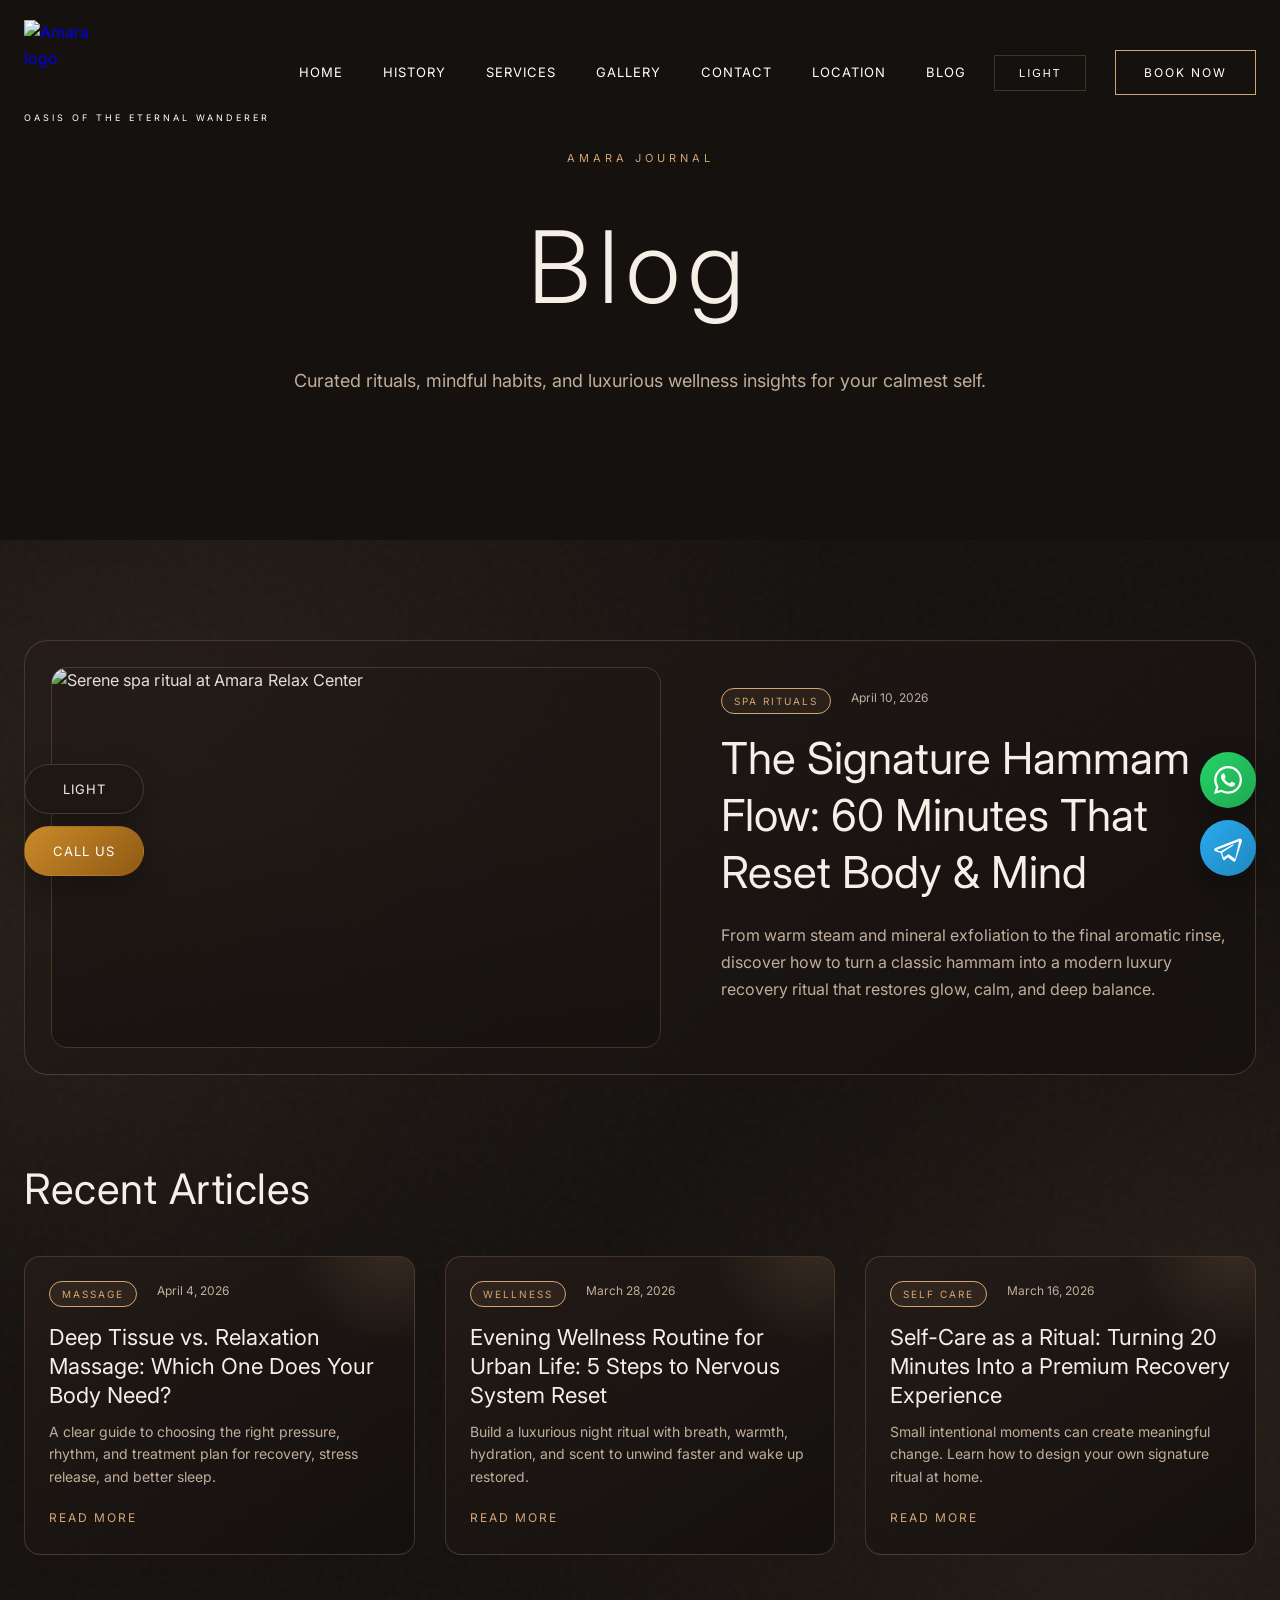
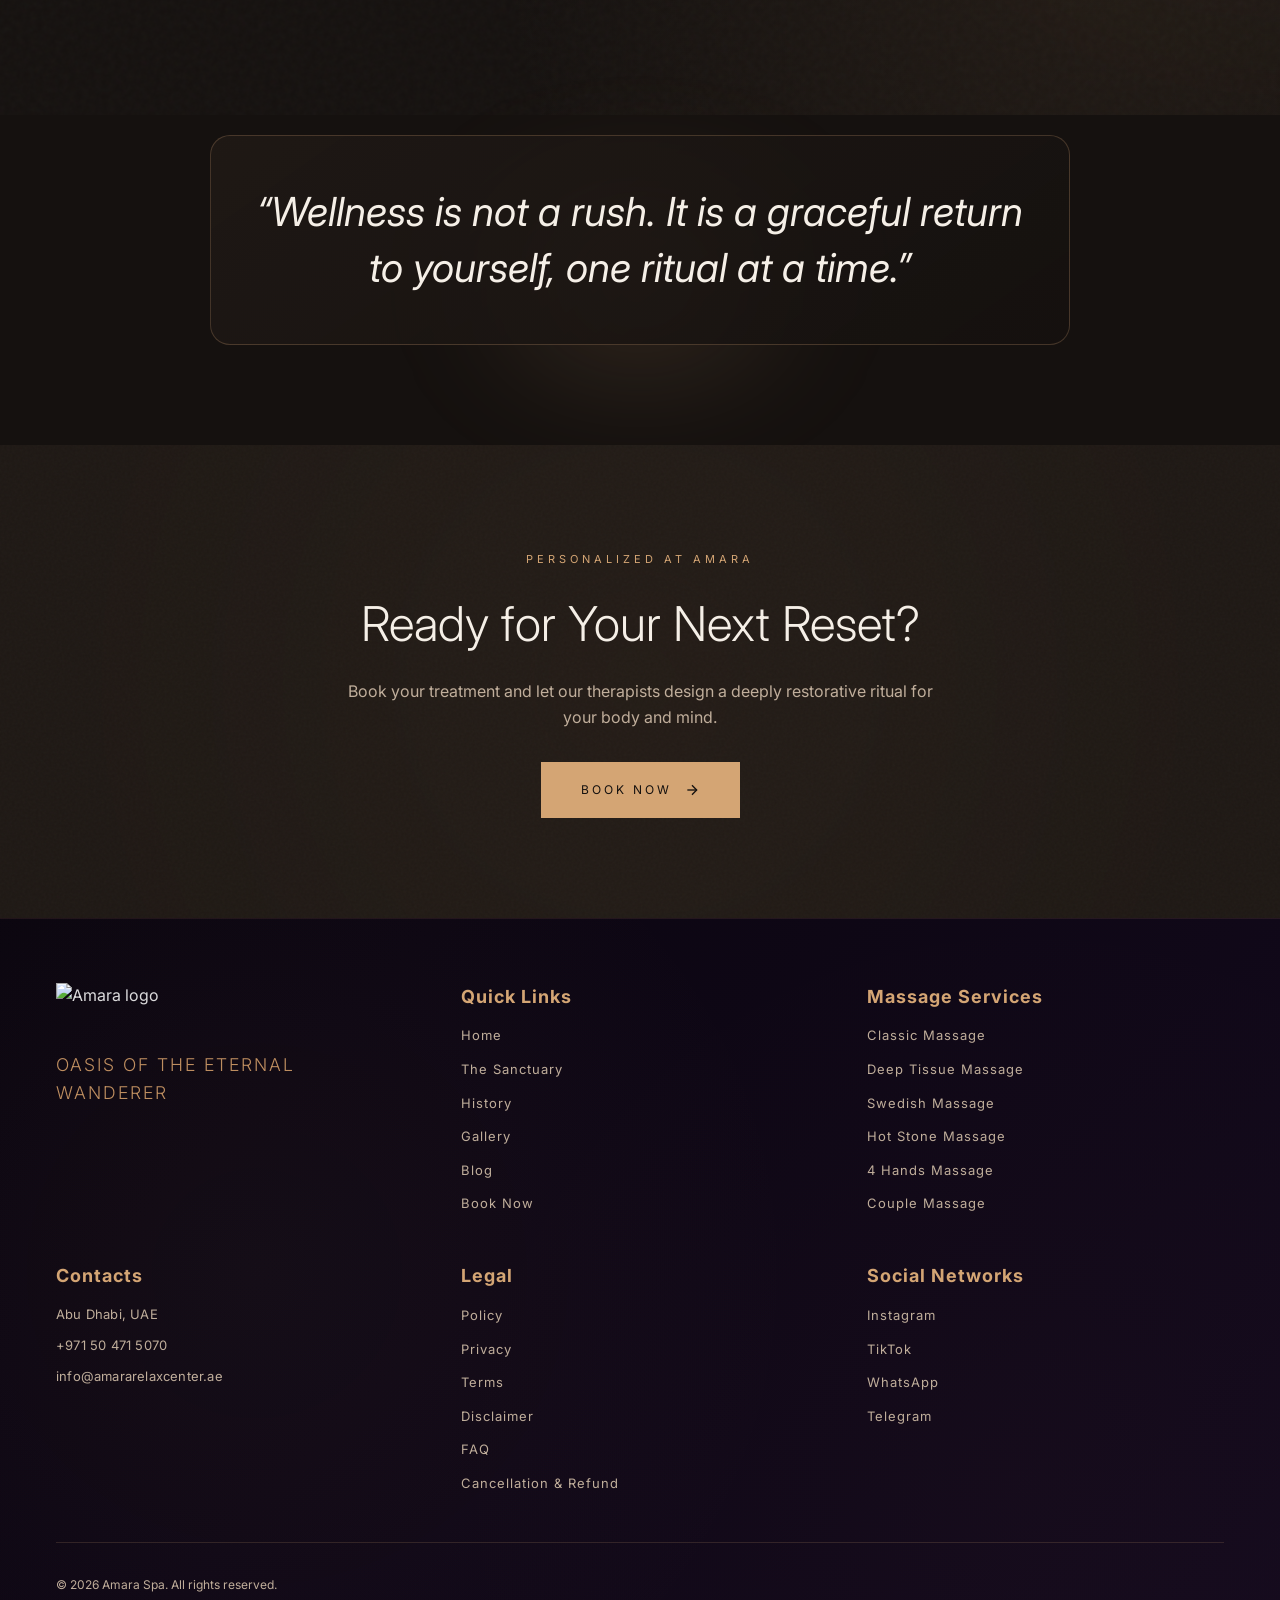
==== commit c4bae5ed: "Add Location header link to contact connect section" ====
--- a/blog.html
+++ b/blog.html
@@ -32,6 +32,7 @@
         <a href="/services" class="nav-link">Services</a>
         <a href="/gallery" class="nav-link">Gallery</a>
         <a href="/contact" class="nav-link">Contact</a>
+        <a href="/contact#connect-with-us" class="nav-link">Location</a>
         <a href="/blog" class="nav-link active">Blog</a>
       </div>
 
@@ -63,6 +64,7 @@
       <a href="/services" class="mobile-nav-link">Services</a>
       <a href="/gallery" class="mobile-nav-link">Gallery</a>
       <a href="/contact" class="mobile-nav-link">Contact</a>
+      <a href="/contact#connect-with-us" class="mobile-nav-link">Location</a>
       <a href="/blog" class="mobile-nav-link">Blog</a>
       <button class="theme-toggle-btn mobile-theme-toggle" id="mobileThemeToggleBtn" type="button">
         Light
--- a/styles.css
+++ b/styles.css
@@ -1908,7 +1908,7 @@
   border-radius: 12px;
   overflow: hidden;
   transition: transform 0.35s ease, box-shadow 0.35s ease;
-  padding: 402px 18px 18px;
+  padding: 478px 18px 18px;
   box-shadow: 0 10px 20px rgba(0, 0, 0, 0.28);
 }
 
@@ -1956,7 +1956,7 @@
   left: 50%;
   transform: translateX(-50%);
   width: calc(100% - 36px);
-  height: 380px;
+  height: 456px;
   overflow: hidden;
   border-radius: 56px 56px 24px 24px;
   border: 5px solid color-mix(in srgb, var(--color-primary) 45%, var(--color-bg-card));
@@ -1964,7 +1964,7 @@
 }
 
 .massage-card-large .massage-card-image {
-  height: 380px;
+  height: 456px;
 }
 
 .massage-card-image img {
@@ -3560,6 +3560,9 @@
   border-radius: 16px;
   overflow: hidden;
   transition: all 0.4s ease;
+  min-height: 610px;
+  display: flex;
+  flex-direction: column;
 }
 
 .service-card:hover {
@@ -3579,17 +3582,17 @@
 
 .service-card-image {
   position: relative;
-  height: 200px;
+  height: 420px;
   overflow: hidden;
 }
 
 .service-card-featured .service-card-image {
-  height: 300px;
+  height: 540px;
 }
 
 .service-card-horizontal .service-card-image {
   height: 100%;
-  min-height: 300px;
+  min-height: 540px;
 }
 
 .service-card-image img {
@@ -3616,7 +3619,10 @@
 }
 
 .service-card-content {
-  padding: 24px;
+  padding: 30px 28px 28px;
+  display: flex;
+  flex-direction: column;
+  flex: 1;
 }
 
 .service-card-title {
@@ -3629,12 +3635,12 @@
 .service-card-desc {
   color: var(--color-text-muted);
   font-size: 14px;
-  line-height: 1.6;
-  margin-bottom: 20px;
+  line-height: 1.7;
+  margin-bottom: 24px;
 }
 
 .service-pricing-table {
-  margin-bottom: 20px;
+  margin-bottom: 24px;
 }
 
 .pricing-row {
@@ -3677,6 +3683,7 @@
   letter-spacing: 2px;
   text-transform: uppercase;
   transition: gap 0.3s ease;
+  margin-top: auto;
 }
 
 .service-book-btn:hover {
@@ -5409,6 +5416,20 @@
     grid-column: span 1;
     grid-template-columns: 1fr;
   }
+
+  .service-card {
+    min-height: 0;
+  }
+
+  .service-card-image {
+    height: 450px;
+  }
+
+  .service-card-featured .service-card-image,
+  .service-card-horizontal .service-card-image {
+    min-height: 0;
+    height: 480px;
+  }
   
   .packages-grid {
     grid-template-columns: 1fr;
@@ -5483,6 +5504,19 @@
   
   .gallery-item-tall .gallery-item-inner {
     min-height: 250px;
+  }
+
+  .service-card-image {
+    height: 390px;
+  }
+
+  .service-card-featured .service-card-image,
+  .service-card-horizontal .service-card-image {
+    height: 420px;
+  }
+
+  .service-card-content {
+    padding: 26px 22px 22px;
   }
   
   .blog-section {
@@ -5573,6 +5607,19 @@
 }
 
 @media (max-width: 480px) {
+  .service-card-image {
+    height: 345px;
+  }
+
+  .service-card-featured .service-card-image,
+  .service-card-horizontal .service-card-image {
+    height: 375px;
+  }
+
+  .service-card-content {
+    padding: 22px 18px 20px;
+  }
+
   .footer-links-grid {
     grid-template-columns: 1fr;
     gap: 30px;
@@ -5799,20 +5846,24 @@
           padding: 80px 0;
           background: linear-gradient(180deg, var(--color-bg-light) 0%, var(--color-bg) 100%);
         }
-    
         .social-showcase-header {
           text-align: center;
           margin-bottom: 50px;
-        }
-    
+          display: flex;
+          flex-direction: column;
+          align-items: center;
+          gap: 14px;
+        }
         .social-showcase-tag {
-          display: inline-block;
+          display: inline-flex;
+          align-items: center;
           font-size: 11px;
           letter-spacing: 0.2em;
           text-transform: uppercase;
           color: var(--color-primary);
-          margin-bottom: 16px;
+          margin: 0;
           position: relative;
+          line-height: 1.2;
         }
     
         .social-showcase-tag::before,
@@ -5833,13 +5884,13 @@
           left: calc(100% + 15px);
           background: linear-gradient(90deg, var(--color-primary), transparent);
         }
-    
         .social-showcase-title {
           font-family: 'Cormorant Garamond', serif;
           font-size: clamp(32px, 5vw, 48px);
           font-weight: 400;
           color: var(--color-text);
-          margin-bottom: 16px;
+          margin: 0 0 16px;
+          line-height: 1.15;
         }
     
         .social-showcase-subtitle {
@@ -6907,4 +6958,3 @@
   transform: translateY(-2px);
   transition: transform 0.3s ease;
 }
-
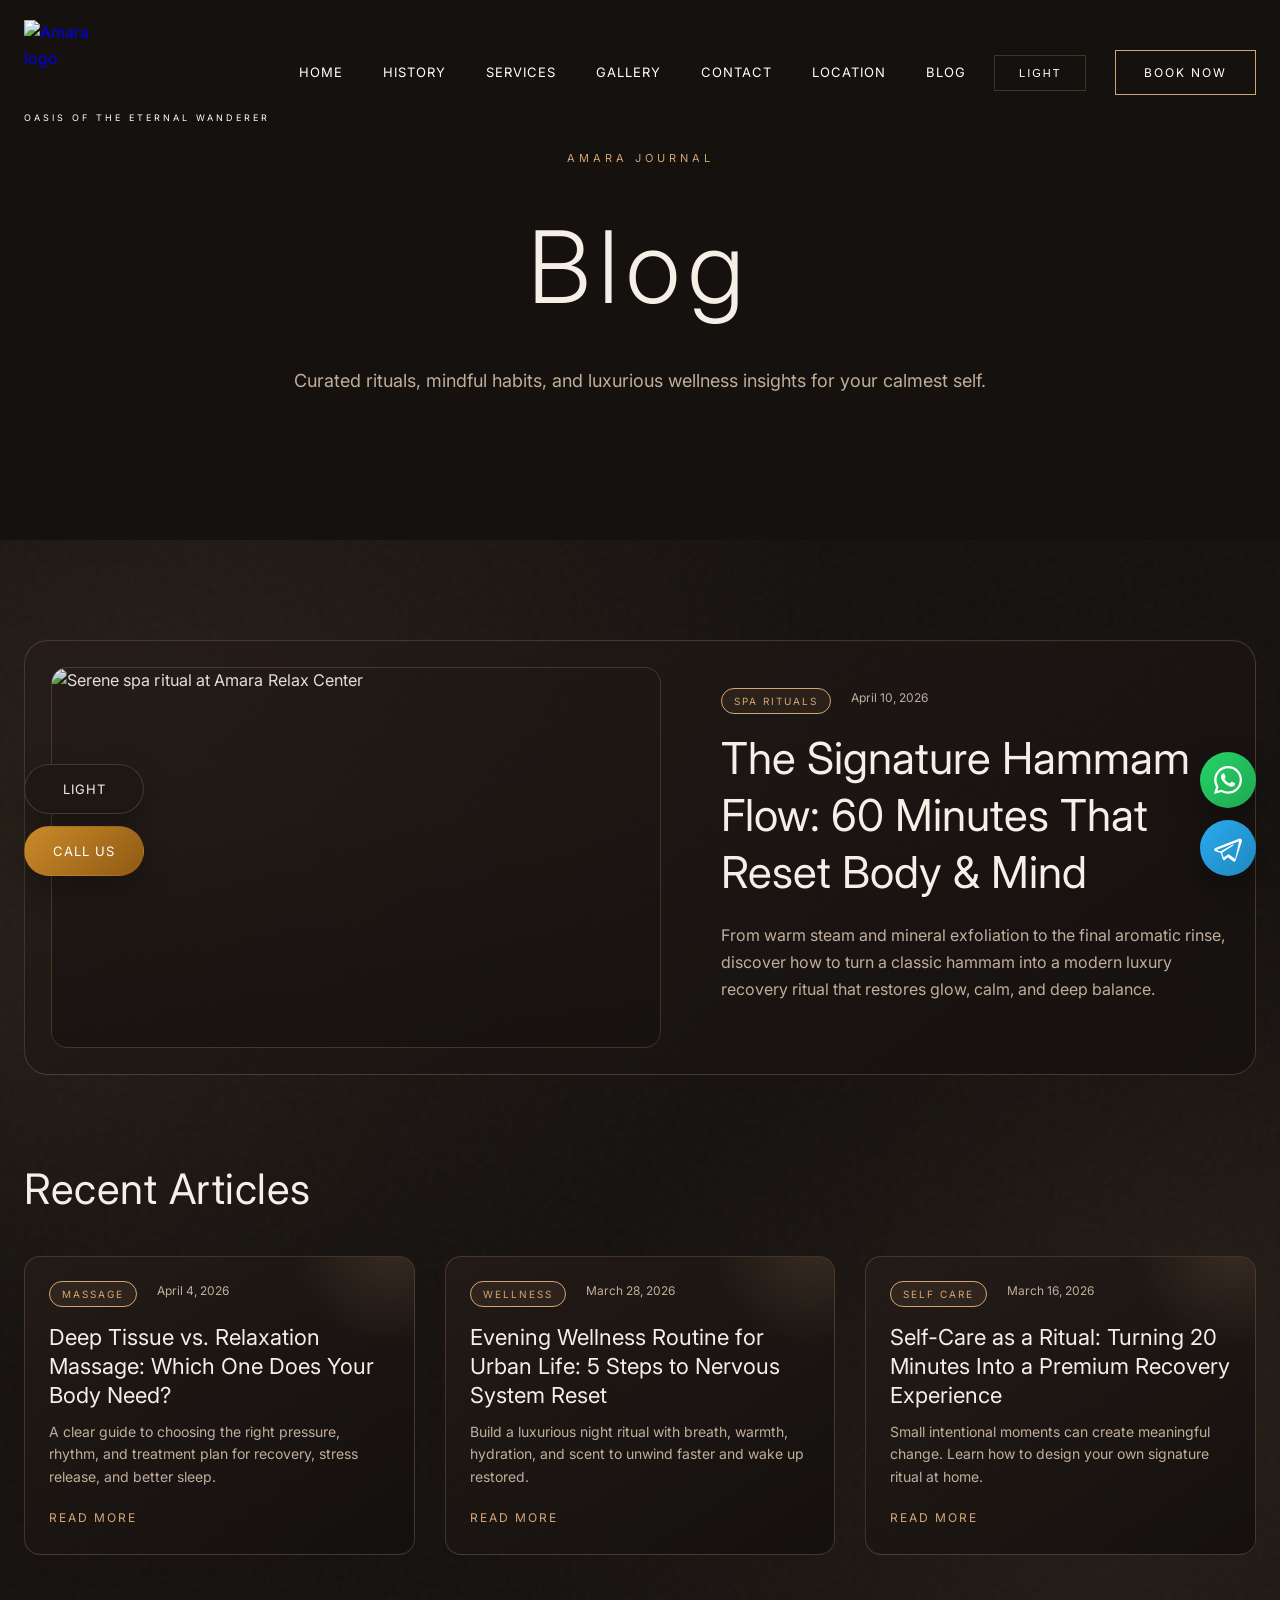
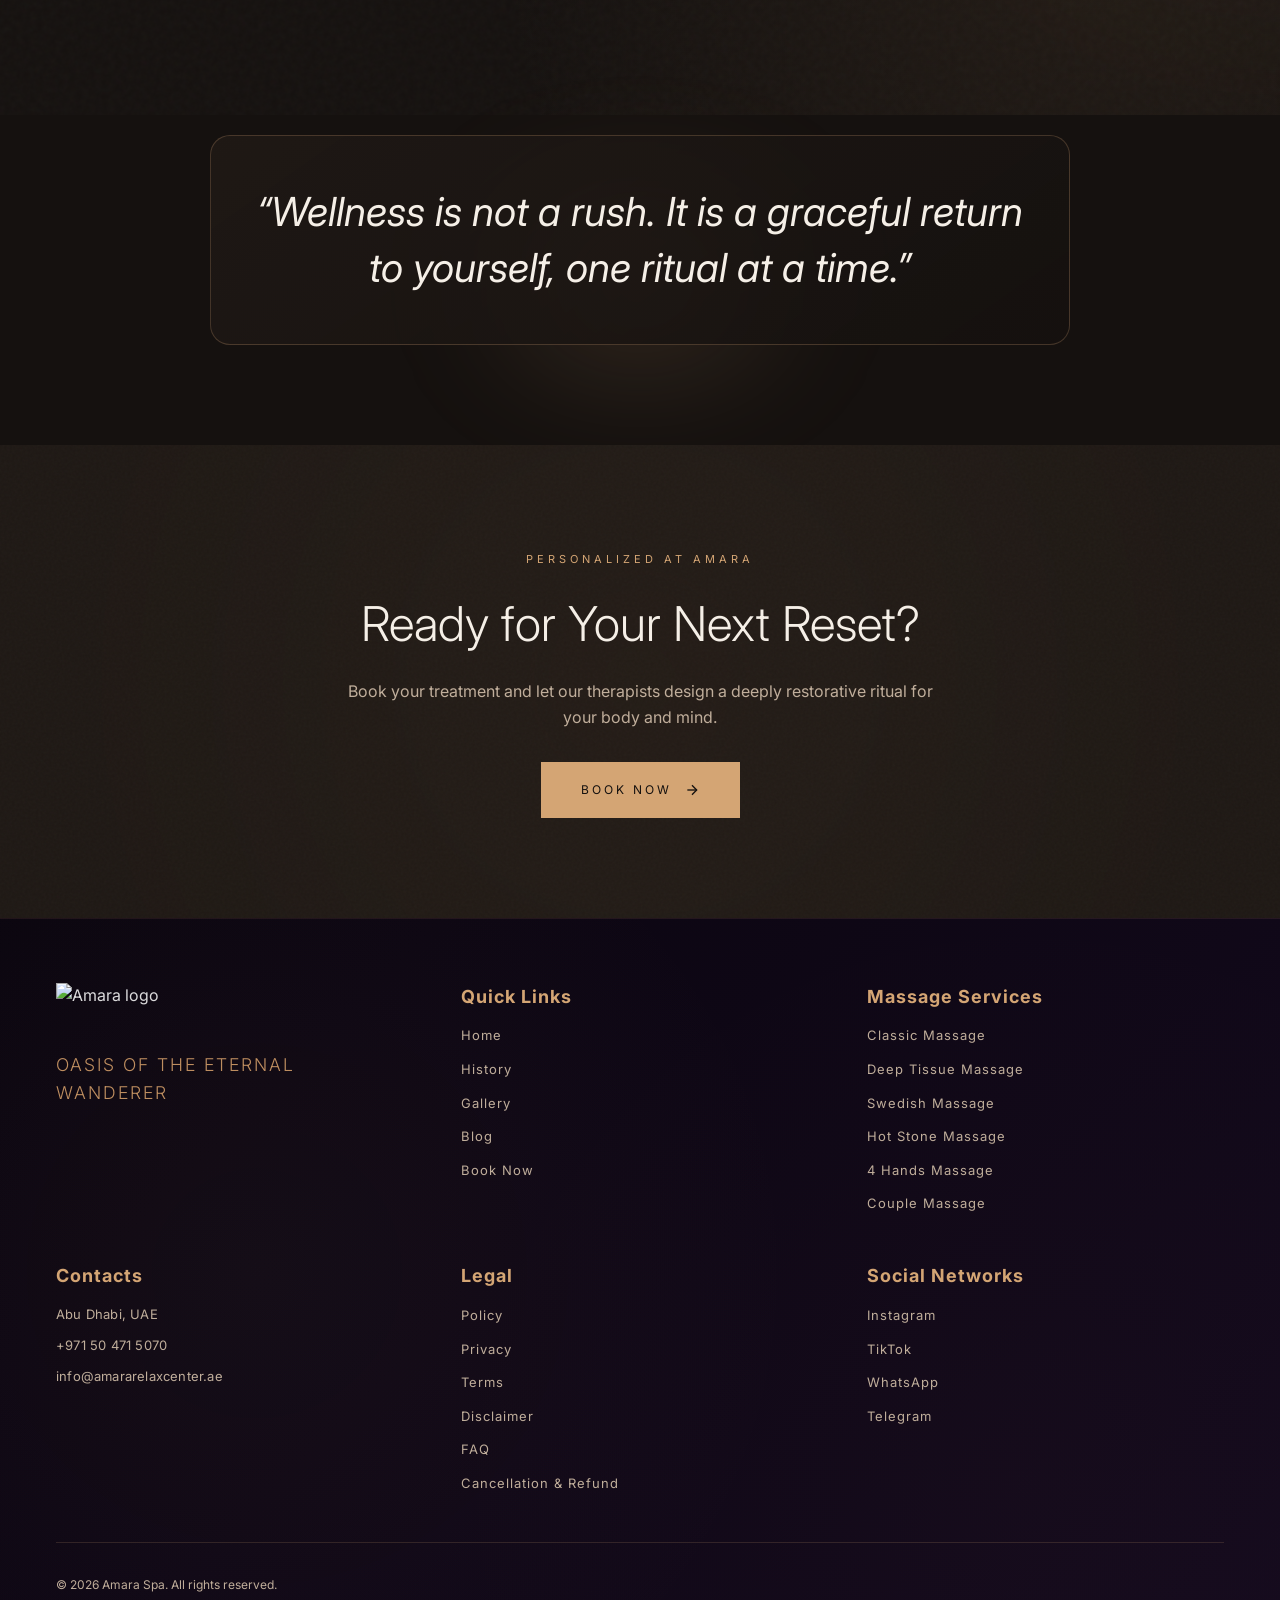
==== commit 6fe447f9: "Remove Sanctuary section from homepage" ====
--- a/blog.html
+++ b/blog.html
@@ -3,19 +3,57 @@
 <head>
   <meta charset="UTF-8">
   <meta name="viewport" content="width=device-width, initial-scale=1.0">
-  <title>Blog - AMARA Relaxation Center</title>
-  <meta name="description" content="Explore wellness insights, ancient healing wisdom, and spa tips from the Amara blog.">
-  <meta property="og:title" content="Blog - AMARA Relaxation Center">
-  <meta property="og:description" content="Explore wellness insights, ancient healing wisdom, and spa tips from the Amara blog.">
+  <title>Wellness Blog | AMARA Relaxation Center Abu Dhabi</title>
+  <meta name="description" content="Read AMARA's wellness blog for massage tips, recovery rituals, stress relief guidance, and luxury self-care insights in Abu Dhabi.">
+  <meta name="robots" content="index, follow, max-image-preview:large, max-snippet:-1, max-video-preview:-1">
+  <link rel="canonical" href="https://amararelaxcenter.ae/blog">
+  <meta property="og:title" content="Wellness Blog | AMARA Relaxation Center Abu Dhabi">
+  <meta property="og:description" content="Read AMARA's wellness blog for massage tips, recovery rituals, stress relief guidance, and luxury self-care insights in Abu Dhabi.">
   <meta property="og:type" content="website">
-  <meta property="og:image" content="img/opengraph.png">
-  <meta property="og:image:alt" content="AMARA — Oasis of the Eternal Wanderer">
+  <meta property="og:url" content="https://amararelaxcenter.ae/blog">
+  <meta property="og:image" content="https://amararelaxcenter.ae/img/opengraph.png">
+  <meta property="og:image:alt" content="AMARA Relaxation Center in Abu Dhabi">
   <meta name="twitter:card" content="summary_large_image">
-  <meta name="twitter:image" content="img/opengraph.png">
+  <meta name="twitter:title" content="Wellness Blog | AMARA Relaxation Center Abu Dhabi">
+  <meta name="twitter:description" content="Read AMARA's wellness blog for massage tips, recovery rituals, stress relief guidance, and luxury self-care insights in Abu Dhabi.">
+  <meta name="twitter:image" content="https://amararelaxcenter.ae/img/opengraph.png">
   <link rel="preconnect" href="https://fonts.googleapis.com">
   <link rel="preconnect" href="https://fonts.gstatic.com" crossorigin>
   <link href="https://fonts.googleapis.com/css2?family=Cormorant+Garamond:ital,wght@0,300;0,400;0,500;1,300;1,400&family=Inter:wght@300;400;500&display=swap" rel="stylesheet">
   <link rel="stylesheet" href="styles.css">
+  <script type="application/ld+json">
+{
+  "@context": "https://schema.org",
+  "@type": "WebPage",
+  "name": "Wellness Blog | AMARA Relaxation Center Abu Dhabi",
+  "url": "https://amararelaxcenter.ae/blog",
+  "isPartOf": {
+    "@type": "WebSite",
+    "name": "AMARA Relaxation Center",
+    "url": "https://amararelaxcenter.ae"
+  }
+}
+  </script>
+  <script type="application/ld+json">
+{
+  "@context": "https://schema.org",
+  "@type": "BreadcrumbList",
+  "itemListElement": [
+    {
+      "@type": "ListItem",
+      "position": 1,
+      "name": "Home",
+      "item": "https://amararelaxcenter.ae"
+    },
+    {
+      "@type": "ListItem",
+      "position": 2,
+      "name": "Blog",
+      "item": "https://amararelaxcenter.ae/blog"
+    }
+  ]
+}
+  </script>
 </head>
 <body data-theme="dark">
   <!-- Header -->
@@ -58,7 +96,7 @@
     <div class="mobile-nav-overlay" id="mobileNavOverlay"></div>
     <div class="mobile-nav" id="mobileNav">
       <div class="mobile-nav-logo">
-        <img src="img/logo.png" alt="" class="mobile-nav-logo-image">
+        <img src="img/logo.png" alt="Amara Relaxation Center logo" class="mobile-nav-logo-image">
       </div>
       <a href="/" class="mobile-nav-link">Home</a>
       <a href="/services" class="mobile-nav-link">Services</a>
@@ -202,7 +240,6 @@
           <h3 class="footer-column-title">Quick Links</h3>
           <div class="footer-links">
             <a href="/">Home</a>
-            <a href="/#sanctuary">The Sanctuary</a>
             <a href="/#rituals">History</a>
             <a href="/gallery">Gallery</a>
             <a href="/blog">Blog</a>
@@ -261,4 +298,4 @@
 
   <script src="script.js"></script>
 </body>
-</html>+</html>
--- a/styles.css
+++ b/styles.css
@@ -604,8 +604,11 @@
   margin: 0 auto;
   padding: clamp(30px, 5vw, 52px);
   border: 1px solid rgba(212, 165, 116, 0.48);
-  background: linear-gradient(135deg, rgba(26, 20, 16, 0.92), rgba(15, 12, 10, 0.92));
-  box-shadow: 0 28px 80px rgba(0, 0, 0, 0.5), inset 0 0 70px rgba(212, 165, 116, 0.1);
+  background:
+    radial-gradient(circle at 18% 25%, rgba(246, 215, 172, 0.22), transparent 38%),
+    radial-gradient(circle at 82% 78%, rgba(211, 164, 105, 0.2), transparent 42%),
+    linear-gradient(135deg, rgba(53, 38, 26, 0.96), rgba(24, 17, 12, 0.95));
+  box-shadow: 0 28px 80px rgba(0, 0, 0, 0.5), inset 0 0 90px rgba(212, 165, 116, 0.18);
 }
 
 .grand-opening-card::before {
@@ -3582,23 +3585,24 @@
 
 .service-card-image {
   position: relative;
-  height: 420px;
+  height: 520px;
   overflow: hidden;
 }
 
 .service-card-featured .service-card-image {
-  height: 540px;
+  height: 620px;
 }
 
 .service-card-horizontal .service-card-image {
   height: 100%;
-  min-height: 540px;
+  min-height: 620px;
 }
 
 .service-card-image img {
   width: 100%;
   height: 100%;
   object-fit: cover;
+  object-position: center top;
   transition: transform 0.6s ease;
 }
 
@@ -5422,13 +5426,13 @@
   }
 
   .service-card-image {
-    height: 450px;
+    height: 500px;
   }
 
   .service-card-featured .service-card-image,
   .service-card-horizontal .service-card-image {
     min-height: 0;
-    height: 480px;
+    height: 540px;
   }
   
   .packages-grid {
@@ -5507,12 +5511,12 @@
   }
 
   .service-card-image {
-    height: 390px;
+    height: 440px;
   }
 
   .service-card-featured .service-card-image,
   .service-card-horizontal .service-card-image {
-    height: 420px;
+    height: 480px;
   }
 
   .service-card-content {
@@ -5608,12 +5612,12 @@
 
 @media (max-width: 480px) {
   .service-card-image {
-    height: 345px;
+    height: 400px;
   }
 
   .service-card-featured .service-card-image,
   .service-card-horizontal .service-card-image {
-    height: 375px;
+    height: 430px;
   }
 
   .service-card-content {
